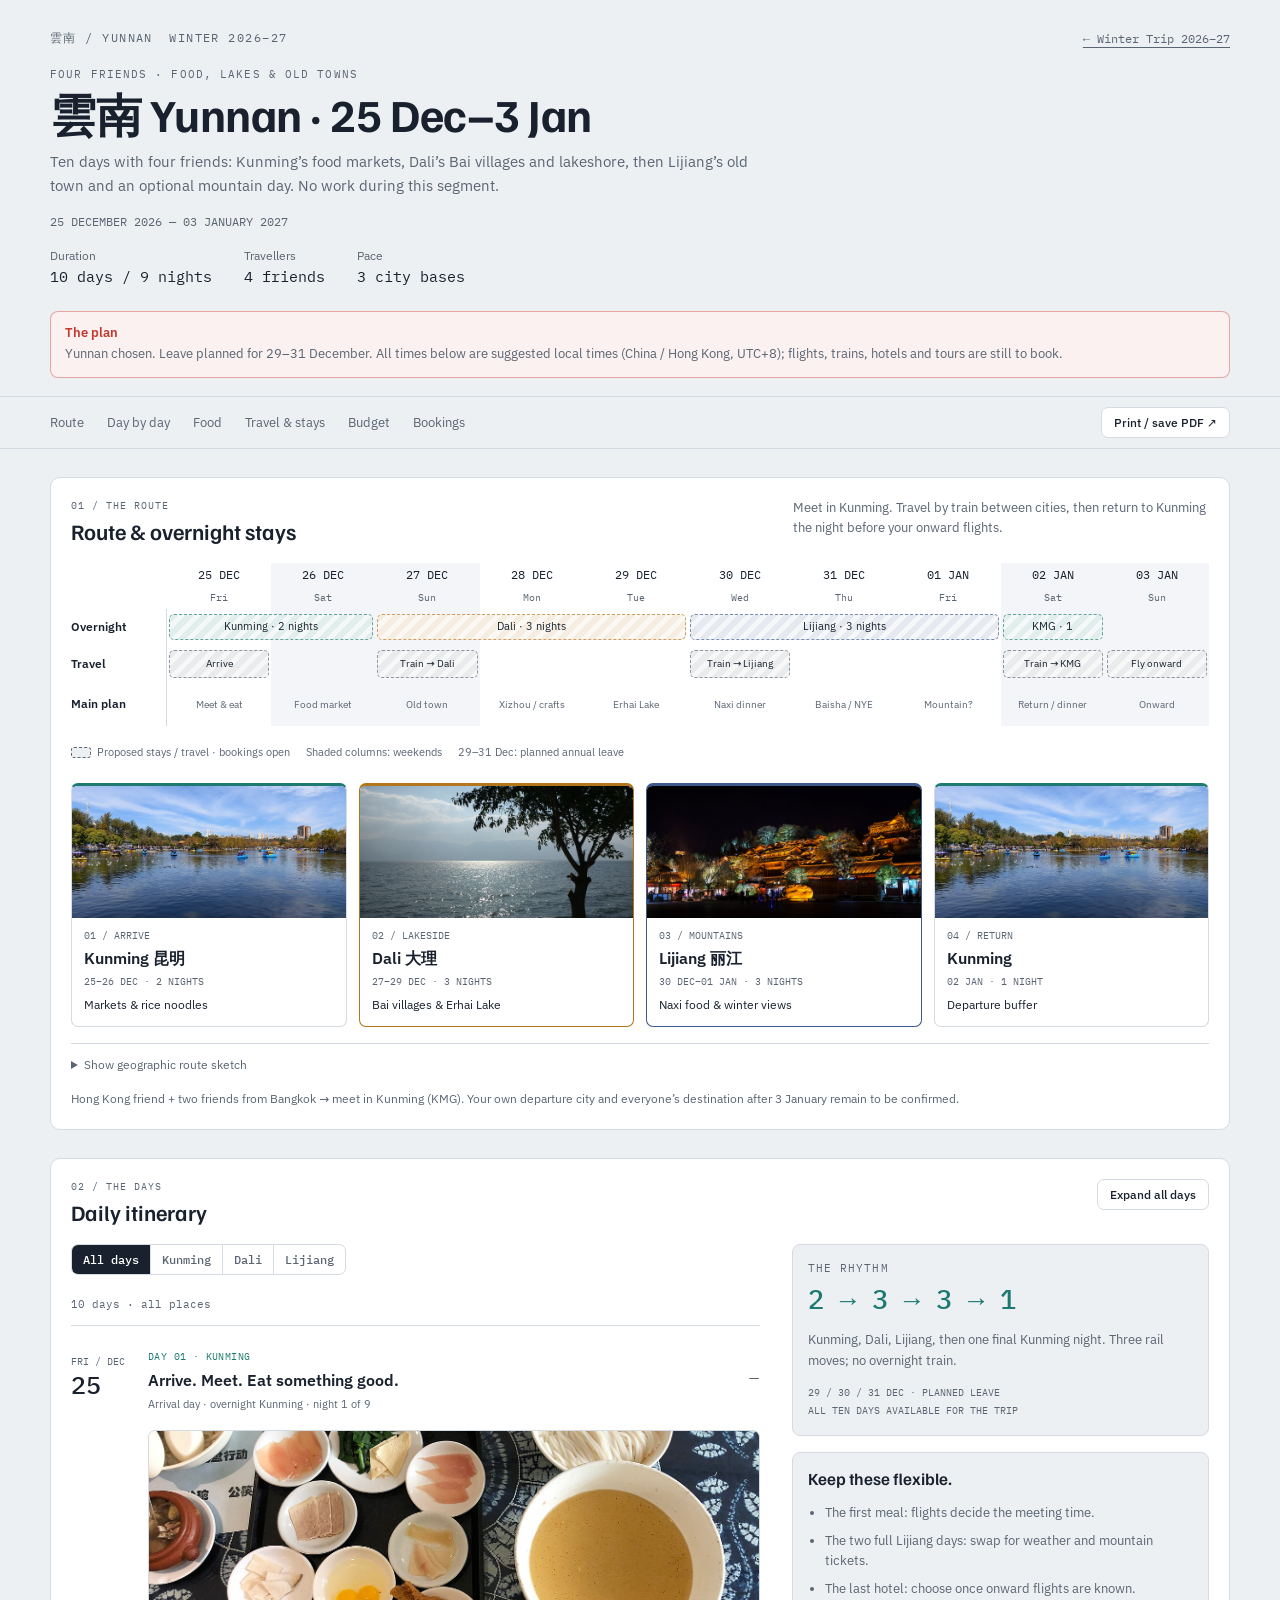
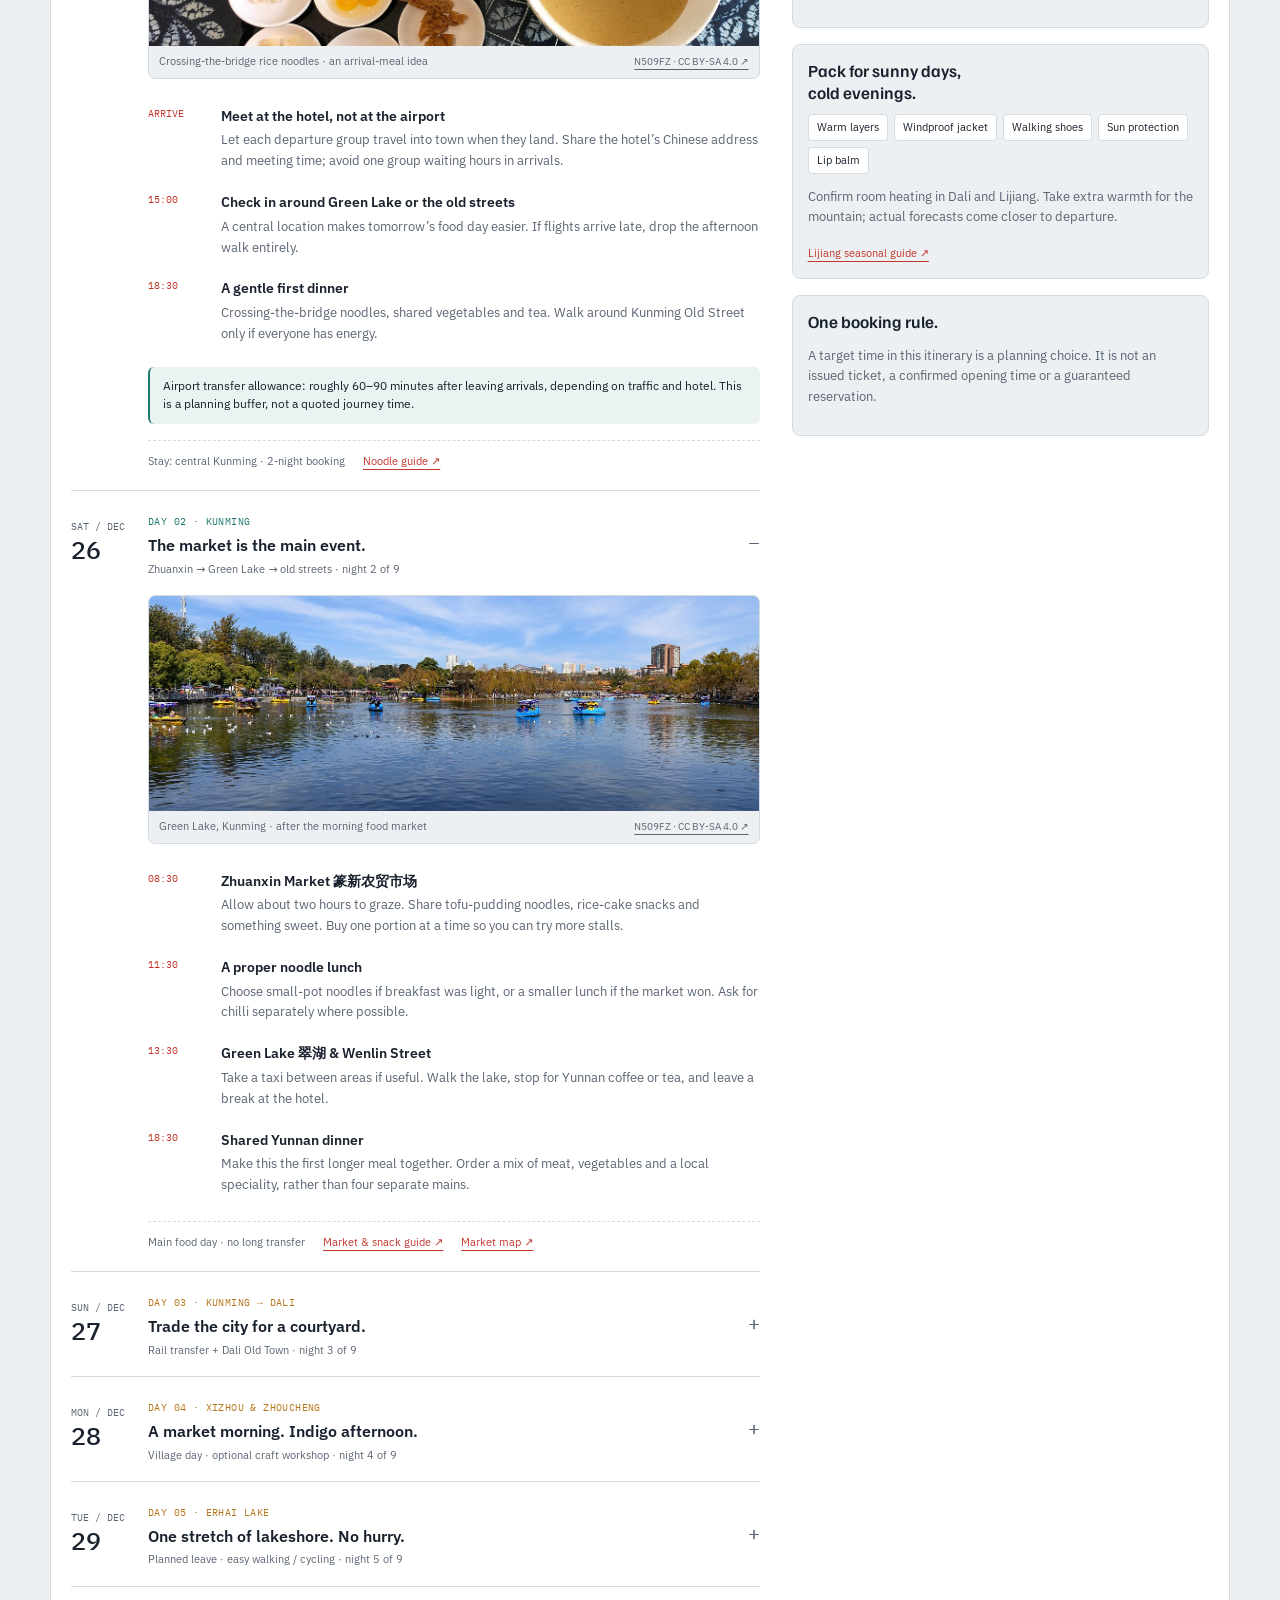
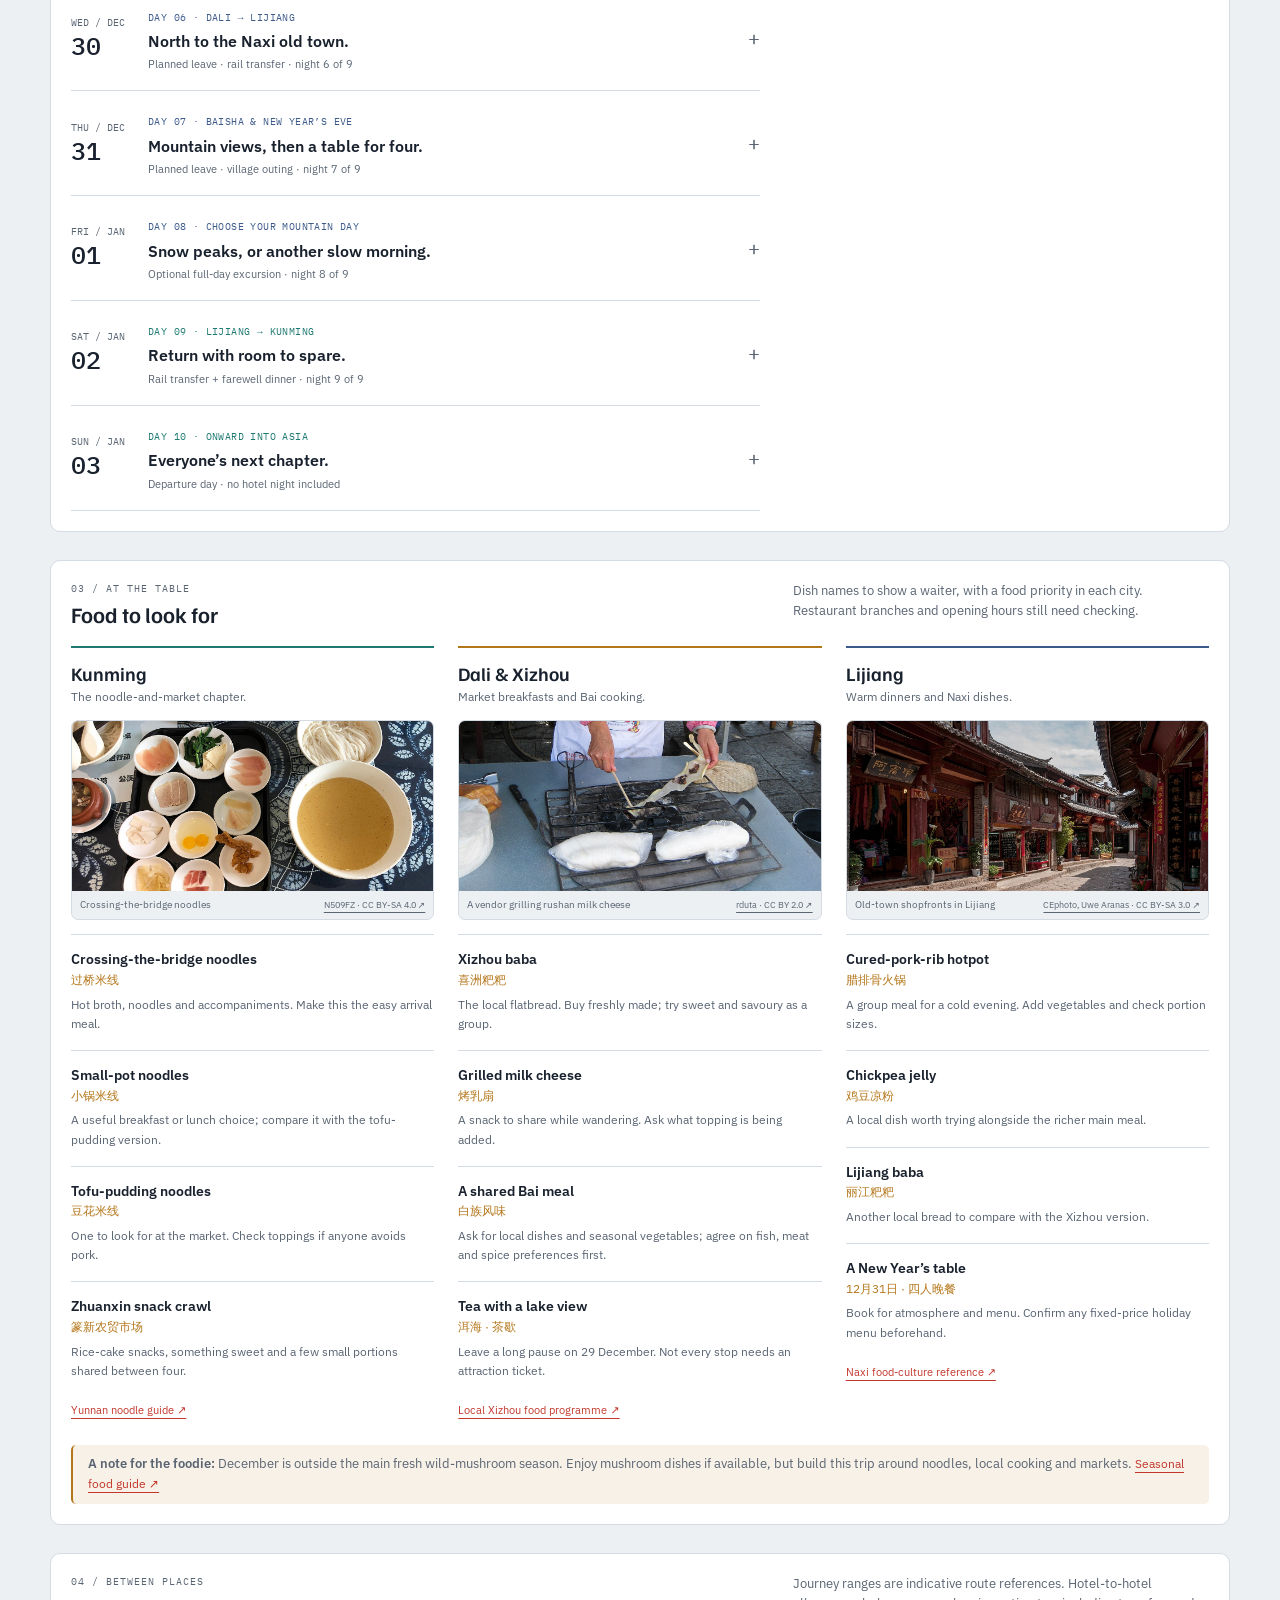
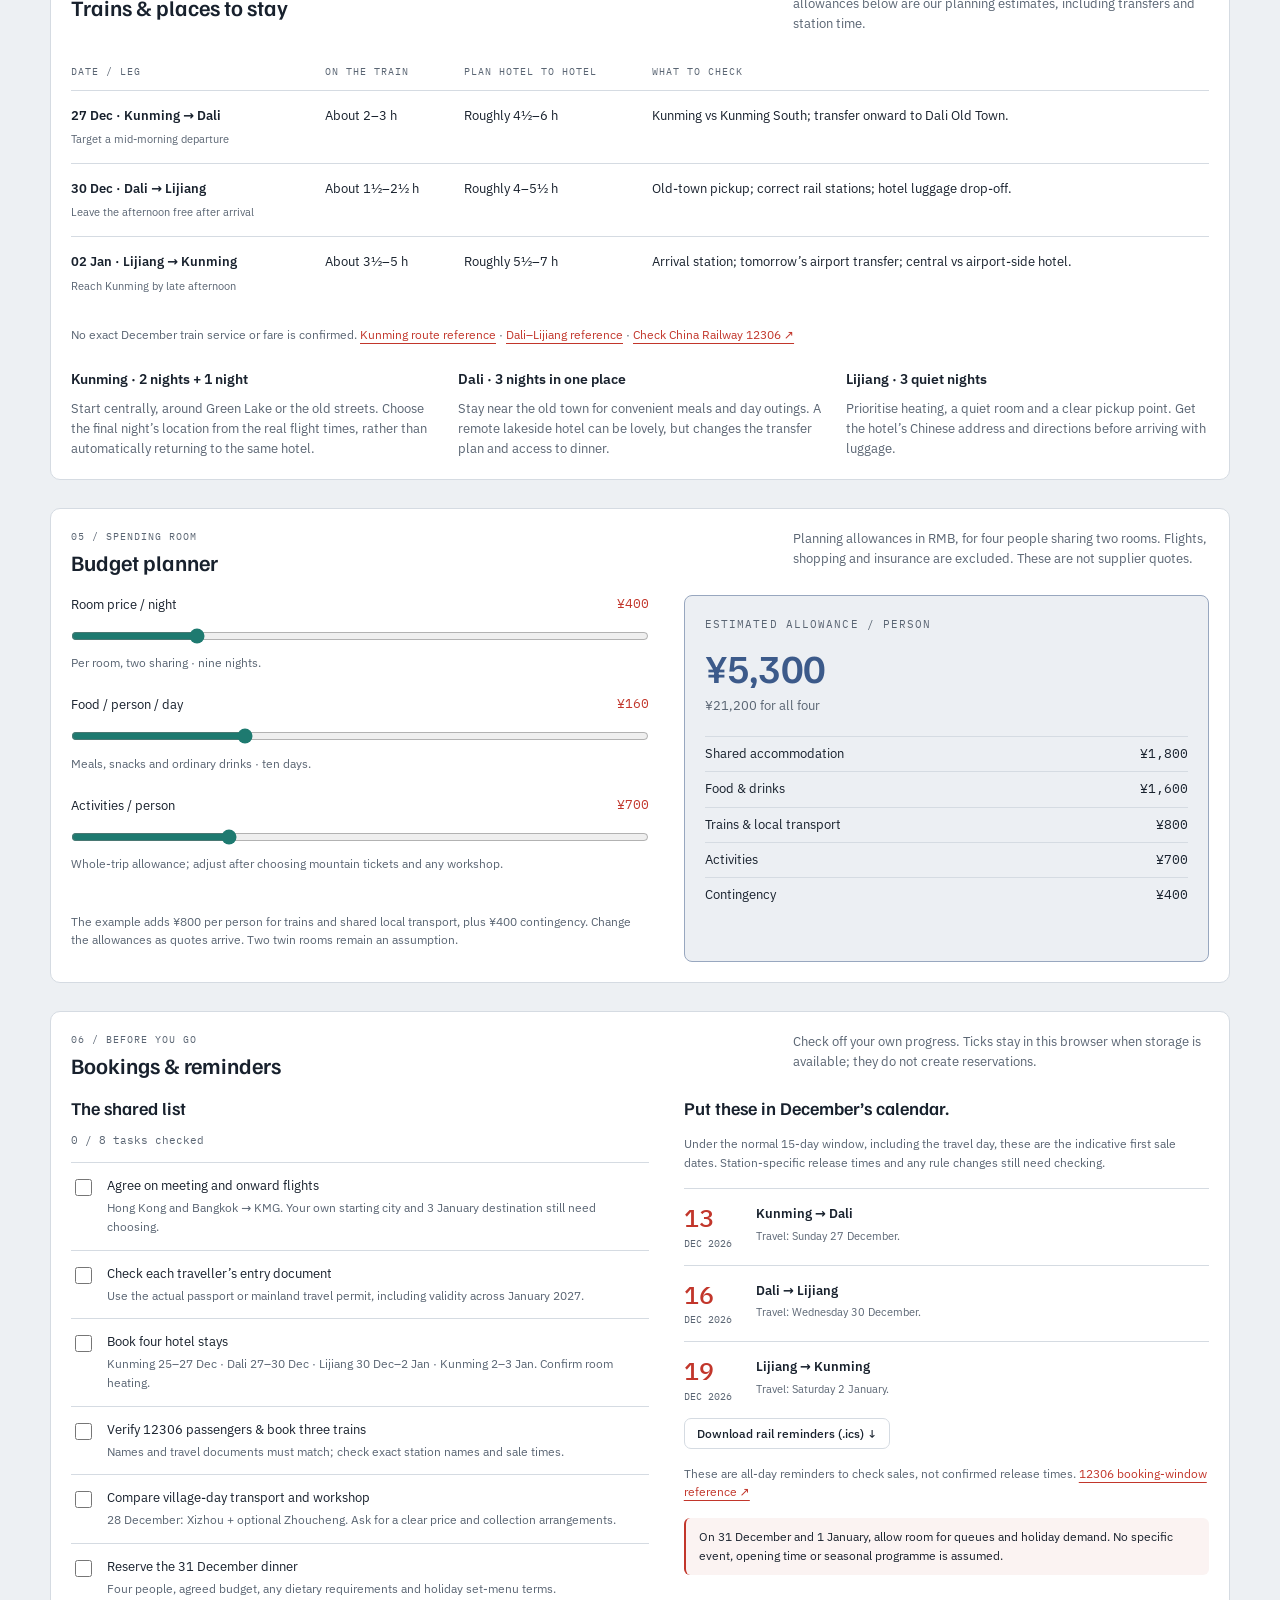
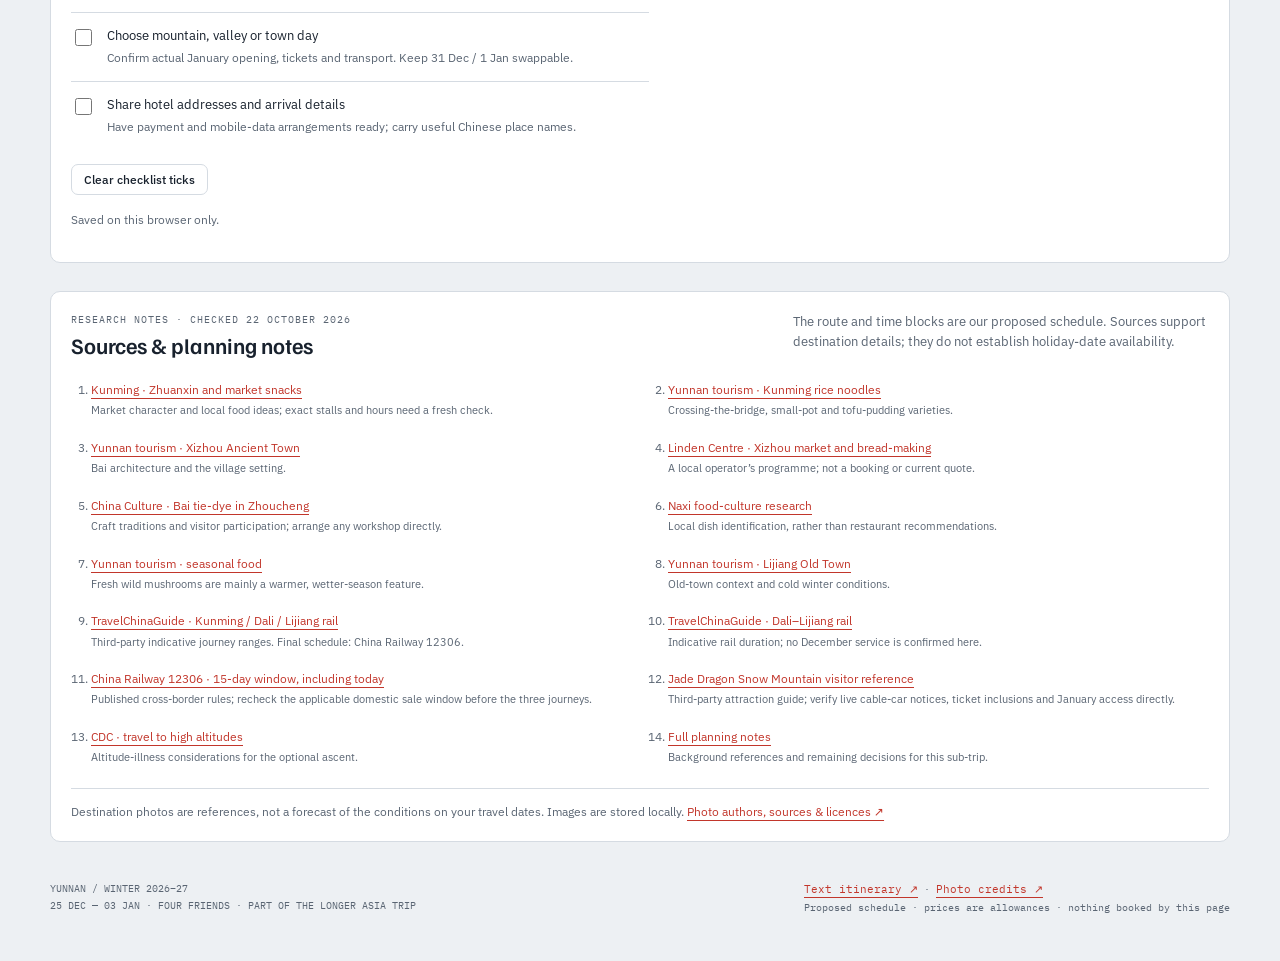
==== China Sub-trip/index.html @ e22906ff "Add Winter Trip 2026 plans Co-Authored-By: Claude Opus 5.5 <noreply@anthropic.com>" ====
<!doctype html>
<html lang="en">
<head>
<meta charset="utf-8">
<meta name="viewport" content="width=device-width, initial-scale=1">
<meta name="description" content="A ten-day Yunnan food and scenery itinerary for four friends, 25 December 2026 to 3 January 2027.">
<meta name="color-scheme" content="light dark">
<link rel="stylesheet" href="assets/fonts.css">
<title>Yunnan · 25 December–3 January</title>
<style>
:root{--paper:#f7f5ef;--ink:#263b34;--muted:#65716b;--line:#d9ded5;--green:#285e4b;--green-pale:#e8eee6;--rust:#a44d32;--rust-pale:#f4e9df;--blue:#426b7c;--blue-pale:#e8eef0;--white:#fffefa;--serif:Georgia,'Times New Roman',serif;--sans:'Segoe UI','Microsoft YaHei',system-ui,sans-serif;--mono:Consolas,monospace}
*{box-sizing:border-box}html{scroll-behavior:smooth;scroll-padding-top:88px}body{margin:0;background:var(--paper);color:var(--ink);font:16px/1.65 var(--sans)}a{color:var(--green);text-underline-offset:4px}a:hover{color:var(--rust)}button,input{font:inherit}button,a,input,summary{-webkit-tap-highlight-color:transparent}button{cursor:pointer}button:focus-visible,a:focus-visible,input:focus-visible,summary:focus-visible{outline:3px solid #b87537;outline-offset:5px}button:disabled{cursor:default}svg{display:block;max-width:100%}[hidden]{display:none!important}.wrap{width:min(1160px,calc(100% - 64px));margin:auto}.eyebrow{font:11px/1.5 var(--mono);text-transform:uppercase;letter-spacing:2px}.muted{color:var(--muted)}.topline{display:flex;align-items:center;justify-content:space-between;gap:20px;padding:22px 0;border-bottom:1px solid var(--line)}.brand{font-weight:700;font-size:14px;letter-spacing:1.5px}.brand span{font-weight:400;margin-left:8px;color:var(--muted)}.topline a{font:12px var(--mono);text-decoration:none}.hero{display:grid;grid-template-columns:1.2fr 1fr;align-items:center;gap:50px;padding:62px 0 44px}.hero h1{font:normal clamp(48px,5.8vw,78px)/1.05 var(--serif);letter-spacing:-3px;margin:18px 0 23px}.hero h1 em{color:var(--rust);font-weight:normal}.hero .intro{max-width:510px;color:var(--muted);font-size:17px}.hero .date{font:13px var(--mono);margin-top:24px}.hero-facts{display:flex;flex-wrap:wrap;gap:13px 30px;margin:27px 0 0}.hero-facts div{border-left:1px solid var(--line);padding-left:14px}.hero-facts dt{color:var(--muted);font-size:11px;text-transform:uppercase;letter-spacing:1px}.hero-facts dd{margin:1px 0 0;font-size:17px;font-weight:600}.route-art{position:relative;padding:17px 5px 4px}.route-art .caption{text-align:right;font:10px var(--mono);color:var(--muted);margin:5px 14px 0}.route-art svg{width:100%;height:auto}.notice{display:flex;gap:18px;align-items:baseline;border-block:1px solid var(--line);padding:13px 0;font-size:13px}.notice strong{flex-shrink:0;font:11px var(--mono);text-transform:uppercase;letter-spacing:1px;color:var(--rust)}.notice p{margin:0;color:var(--muted)}nav{position:sticky;top:0;z-index:10;background:rgba(247,245,239,.97);border-bottom:1px solid var(--line);backdrop-filter:blur(12px)}.nav-inner{display:flex;align-items:center;justify-content:space-between;gap:20px;padding:14px 0}.nav-links{display:flex;gap:24px;overflow:auto;scrollbar-width:thin}.nav-links a{font-size:13px;white-space:nowrap;text-decoration:none;color:var(--muted)}.nav-links a:hover{color:var(--green)}.small-button{border:1px solid var(--line);border-radius:4px;background:transparent;color:var(--ink);font-size:12px;padding:7px 12px;white-space:nowrap}.small-button:hover{background:var(--green-pale);border-color:var(--green)}section{padding:48px 0;border-bottom:1px solid var(--line)}.section-head{display:flex;justify-content:space-between;align-items:end;gap:24px;margin-bottom:25px}.section-head h2{font:normal 35px/1.15 var(--serif);letter-spacing:-1px;margin:7px 0 0}.section-head p{max-width:440px;margin:0;font-size:13px;color:var(--muted)}.route-strip{display:grid;grid-template-columns:2fr 3fr 3fr 1.4fr;gap:3px}.route-stop{padding:19px 20px;position:relative;background:var(--green-pale);border-top:3px solid var(--green);text-decoration:none}.route-stop.dali{background:var(--rust-pale);border-color:var(--rust)}.route-stop.lijiang{background:var(--blue-pale);border-color:var(--blue)}.route-stop .num{font:10px var(--mono);color:var(--muted)}.route-stop h3{font-size:18px;font-weight:600;margin:5px 0 1px}.route-stop p{margin:0;font:11px/1.8 var(--mono);color:var(--muted)}.route-stop small{display:block;font-size:12px;margin-top:8px}.route-caption{font-size:12px;color:var(--muted);margin:14px 0 0}.timeline-layout{display:grid;grid-template-columns:minmax(0,2.2fr) minmax(235px,1fr);gap:52px}.timeline-tools{display:flex;flex-wrap:wrap;align-items:center;gap:8px;margin-bottom:10px}.filter{border:1px solid transparent;background:transparent;color:var(--muted);font-size:12px;border-radius:20px;padding:5px 12px}.filter[aria-pressed="true"]{background:var(--ink);color:white}.filter:hover{border-color:var(--line)}#visible-count{font:11px var(--mono);color:var(--muted);margin:13px 0 20px}.day{border-top:1px solid var(--line);scroll-margin-top:100px}.day:last-child{border-bottom:1px solid var(--line)}.day summary{list-style:none;cursor:pointer;display:grid;grid-template-columns:65px 1fr 20px;gap:16px;align-items:center;padding:23px 0}.day summary::-webkit-details-marker{display:none}.day summary::after{content:'+';font:24px var(--serif);color:var(--muted);text-align:right}.day[open] summary::after{content:'−'}.date-stamp{font:11px/1.5 var(--mono);color:var(--muted)}.date-stamp b{display:block;font:normal 31px/1.1 var(--serif);color:var(--ink)}.day-heading h3{margin:4px 0 0;font-size:18px;font-weight:600;line-height:1.35}.day-heading p{margin:5px 0 0;font-size:12px;color:var(--muted)}.city-label{font:10px var(--mono);text-transform:uppercase;letter-spacing:1.5px;color:var(--green)}[data-city="dali"] .city-label{color:var(--rust)}[data-city="lijiang"] .city-label{color:var(--blue)}.day-body{padding:0 0 25px 81px}.slots{list-style:none;padding:0;margin:0}.slots li{display:grid;grid-template-columns:63px 1fr;gap:15px;padding:9px 0}.slots time{font:11px/1.7 var(--mono);color:var(--rust);padding-top:1px}.slots strong{font-size:14px;font-weight:600}.slots p{font-size:13px;color:var(--muted);margin:3px 0 0}.day-foot{display:flex;flex-wrap:wrap;align-items:baseline;gap:9px 18px;margin-top:16px;padding-top:12px;border-top:1px dashed var(--line);font-size:11px;color:var(--muted)}.day-foot a{font-size:11px}.day-note{padding:10px 13px;margin:13px 0 0;background:var(--green-pale);border-left:2px solid var(--green);font-size:12px;color:var(--ink)}.day-note.warm{background:var(--rust-pale);border-color:var(--rust)}.aside{align-self:start;position:sticky;top:95px}.aside-block{padding:0 0 25px;margin-bottom:23px;border-bottom:1px solid var(--line)}.aside h3{font:normal 23px var(--serif);margin:0 0 12px}.aside p{font-size:13px;color:var(--muted)}.aside ul{padding-left:17px;font-size:13px;color:var(--muted)}.aside li{margin:8px 0}.aside .big{font:normal 40px/1.2 var(--serif);color:var(--green);margin:5px 0}.aside .tiny{font:11px/1.7 var(--mono);color:var(--muted)}.packing{display:flex;flex-wrap:wrap;gap:6px}.packing span{font-size:11px;border:1px solid var(--line);padding:4px 8px;border-radius:3px}.food-grid{display:grid;grid-template-columns:repeat(3,1fr);gap:32px}.food-column{border-top:2px solid var(--green);padding-top:15px}.food-column:nth-child(2){border-color:var(--rust)}.food-column:nth-child(3){border-color:var(--blue)}.food-column h3{font:normal 25px var(--serif);margin:0 0 3px}.food-column .food-subtitle{font-size:12px;color:var(--muted);margin:0 0 18px}.food-item{padding:12px 0;border-top:1px solid var(--line)}.food-item b{font-size:14px;font-weight:600}.food-item .cn{display:block;color:var(--rust);font-size:12px}.food-item p{font-size:12px;color:var(--muted);margin:5px 0}.food-column>a{font-size:11px}.season-note{margin-top:25px;border-left:2px solid var(--rust);padding:9px 15px;font-size:13px;color:var(--muted)}.season-note a{font-size:12px}.table-scroll{overflow-x:auto}table{width:100%;border-collapse:collapse;font-size:13px}th{font:10px var(--mono);letter-spacing:1px;text-transform:uppercase;color:var(--muted);text-align:left;padding:12px 13px 12px 0}td{border-top:1px solid var(--line);padding:15px 15px 15px 0;vertical-align:top}td strong{font-weight:600}td small{display:block;font-size:11px;color:var(--muted);margin-top:5px}.logistics-note{font-size:12px;color:var(--muted);margin:16px 0}.stay-grid{display:grid;grid-template-columns:repeat(3,1fr);gap:30px;margin-top:30px}.stay-grid h3{font-size:14px;margin:0 0 8px}.stay-grid p{font-size:12px;color:var(--muted);margin:0}.budget-layout{display:grid;grid-template-columns:1.1fr 1fr;gap:60px}.budget-controls{display:grid;gap:22px}.budget-control label{display:flex;justify-content:space-between;gap:15px;font-size:13px}.budget-control output{font:13px var(--mono);white-space:nowrap;color:var(--rust)}input[type=range]{width:100%;accent-color:var(--green);margin:13px 0 0;cursor:pointer}.budget-control small{font-size:11px;color:var(--muted)}.budget-total{padding:25px 30px;background:var(--green);color:#f7f5ef}.budget-total .eyebrow{color:#d2dfd5}.budget-total .amount{font:normal 57px/1.2 var(--serif);letter-spacing:-2px;margin:9px 0 3px}.budget-total .group-total{font-size:13px;color:#d2dfd5}.budget-total dl{margin:20px 0 0}.budget-total dl div{display:flex;justify-content:space-between;font-size:12px;padding:7px 0;border-top:1px solid #ffffff30}.budget-total dd{margin:0;font-family:var(--mono)}.budget-foot{font-size:12px;color:var(--muted);margin-top:16px}.booking-layout{display:grid;grid-template-columns:1.1fr 1fr;gap:60px}.checklist{list-style:none;padding:0;margin:0}.checklist li{border-top:1px solid var(--line)}.checklist label{display:flex;gap:12px;align-items:flex-start;padding:13px 0;font-size:13px;cursor:pointer}.checklist input{accent-color:var(--green);width:17px;height:17px;flex-shrink:0;margin-top:3px}.checklist small{display:block;font-size:11px;color:var(--muted);margin-top:3px}.checklist input:checked+span{text-decoration:line-through;color:var(--muted)}.booking-layout h3{font:normal 23px var(--serif);margin:0 0 14px}.release{display:grid;grid-template-columns:55px 1fr;gap:17px;border-top:1px solid var(--line);padding:15px 0}.release .release-date{font:normal 29px/1 var(--serif);color:var(--rust)}.release .release-date small{display:block;font:10px var(--mono);color:var(--muted);margin-top:5px}.release p{font-size:12px;margin:0}.release p small{display:block;color:var(--muted);font-size:11px;margin-top:3px}#check-status{font:11px var(--mono);margin:0 0 15px;color:var(--muted)}.source-list{display:grid;grid-template-columns:1fr 1fr;gap:12px 36px;padding-left:20px;font-size:12px}.source-list li{padding:3px 0;color:var(--muted)}.source-list a{font-size:12px}.source-list small{display:block;font-size:11px;margin-top:3px}footer{padding:30px 0 48px;display:flex;justify-content:space-between;gap:20px;font:10px/1.7 var(--mono);color:var(--muted)}footer a{font-size:11px}.no-js{padding:20px;background:var(--rust-pale)}
@media(min-width:1500px){.hero{padding-top:75px;padding-bottom:55px}}
@media(max-width:900px){.hero{gap:20px}.hero h1{font-size:58px}.timeline-layout{gap:30px;grid-template-columns:minmax(0,2fr) minmax(200px,1fr)}.route-stop{padding:17px 13px}.route-stop h3{font-size:16px}.food-grid{gap:20px}.budget-layout,.booking-layout{gap:30px}.nav-links{gap:20px}}
@media(max-width:700px){.wrap{width:calc(100% - 36px)}.topline{padding:17px 0}.brand{font-size:12px}.brand span{display:none}.topline a{font-size:10px}.hero{grid-template-columns:1fr;padding:34px 0 26px;gap:4px}.hero h1{font-size:58px;letter-spacing:-2.5px;max-width:480px;margin-top:14px}.hero .intro{font-size:15px}.hero-facts{gap:12px 21px;margin-top:20px}.hero-facts dd{font-size:15px}.route-art{max-width:410px;width:100%;justify-self:center;padding-top:10px}.route-art svg{max-height:285px}.route-art .caption{font-size:9px}.notice{align-items:flex-start;gap:12px;font-size:12px}.notice strong{font-size:10px;padding-top:2px}.nav-inner{gap:10px;padding:11px 0}.nav-links{gap:17px}.nav-links a{font-size:12px}.nav-inner>.small-button{display:none}section{padding:34px 0}.section-head{display:block}.section-head h2{font-size:30px}.section-head p{margin-top:12px}.route-strip{grid-template-columns:1fr 1fr;gap:5px}.route-stop{padding:14px}.route-stop small{margin-top:5px}.route-stop h3{font-size:18px}.timeline-layout{grid-template-columns:1fr;gap:28px}.aside{position:static;display:grid;grid-template-columns:1fr 1fr;gap:22px}.aside-block{margin:0;padding-bottom:15px}.aside-block:first-child{grid-column:1/-1}.aside .big{font-size:32px}.day summary{grid-template-columns:52px 1fr 17px;gap:12px;padding:21px 0}.day-heading h3{font-size:17px}.day-body{padding-left:0}.slots li{grid-template-columns:53px 1fr;gap:12px}.slots p{font-size:13px}.day-foot{margin-left:65px}.food-grid{grid-template-columns:1fr;gap:28px}.food-column{display:grid;grid-template-columns:1fr 1fr;gap:0 20px}.food-column h3,.food-column .food-subtitle,.food-column>a{grid-column:1/-1}.food-item{padding:10px 0}.stay-grid{grid-template-columns:1fr;gap:20px}.budget-layout,.booking-layout{grid-template-columns:1fr;gap:28px}.budget-total .amount{font-size:49px}.budget-total{padding:22px}.source-list{grid-template-columns:1fr;gap:8px}.section-head .small-button{margin-top:14px}.table-scroll{margin-right:-18px;padding-right:18px}.table-scroll table{min-width:640px}footer{display:block}footer p{margin:5px 0}html{scroll-padding-top:70px}}
@media(prefers-reduced-motion:reduce){html{scroll-behavior:auto}}
@media print{body{background:white;font-size:11px}.wrap{width:100%;max-width:none}nav,.timeline-tools,.small-button,.budget-controls,.no-print,.route-art{display:none!important}.hero{display:block;padding:20px 0}.hero h1{font-size:44px}.hero .intro{font-size:13px}.topline{padding:5px 0}.hero-facts{margin-top:15px}section{padding:24px 0}.timeline-layout{display:block}.aside{position:static;display:block;margin-top:20px}.aside-block{display:inline-block;width:45%;vertical-align:top;margin-right:4%}.day{break-inside:avoid}.day summary{padding:14px 0}.day-body{padding-bottom:15px}.day-heading h3{font-size:15px}.slots p{font-size:11px}.food-grid{gap:20px}.budget-layout{display:block}.budget-total{background:#eef1eb!important;color:var(--ink);padding:15px;print-color-adjust:exact}.budget-total .eyebrow,.budget-total .group-total{color:var(--muted)}.budget-total dl div{border-color:var(--line)}.budget-total .amount{font-size:36px}.source-list{grid-template-columns:1fr 1fr}a{color:inherit}footer{padding:15px 0}.section-head h2{font-size:27px}.checklist input{width:12px;height:12px}}
</style>
<link rel="stylesheet" href="trip-theme.css">
</head>
<body>
<a href="#timeline" style="position:absolute;left:-10000px" onfocus="this.style.left='16px'" onblur="this.style.left='-10000px'">Skip to itinerary</a>
<header class="wrap">
  <div class="topline"><div class="brand">雲南 / YUNNAN <span>WINTER 2026–27</span></div><a href="../winter-trip.html">← Winter Trip 2026–27</a></div>
  <div class="hero">
    <div>
      <div class="eyebrow">Four friends · food, lakes &amp; old towns</div>
      <h1>雲南 Yunnan · 25 Dec–3 Jan</h1>
      <p class="intro">Ten days with four friends: Kunming’s food markets, Dali’s Bai villages and lakeshore, then Lijiang’s old town and an optional mountain day. No work during this segment.</p>
      <div class="date">25 DECEMBER 2026 — 03 JANUARY 2027</div>
      <dl class="hero-facts"><div><dt>Duration</dt><dd>10 days / 9 nights</dd></div><div><dt>Travellers</dt><dd>4 friends</dd></div><div><dt>Pace</dt><dd>3 city bases</dd></div></dl>
    </div>
  </div>
  <div class="notice"><strong>The plan</strong><p>Yunnan chosen. Leave planned for 29–31 December. All times below are suggested local times (China / Hong Kong, UTC+8); flights, trains, hotels and tours are still to book.</p></div>
</header>
<nav aria-label="Itinerary sections"><div class="wrap nav-inner"><div class="nav-links"><a href="#route">Route</a><a href="#timeline">Day by day</a><a href="#food">Food</a><a href="#travel">Travel &amp; stays</a><a href="#budget">Budget</a><a href="#bookings">Bookings</a></div><button class="small-button" id="print-button" type="button">Print / save PDF ↗</button></div></nav>
<main class="wrap">
<noscript><p class="no-js">The complete itinerary is shown below. Enable JavaScript for city filters, the adjustable budget and saved checkboxes.</p></noscript>
<section id="route" aria-labelledby="route-heading">
  <div class="section-head"><div><div class="eyebrow">01 / The route</div><h2 id="route-heading">Route &amp; overnight stays</h2></div><p>Meet in Kunming. Travel by train between cities, then return to Kunming the night before your onward flights.</p></div>
<div class="overview-scroll" tabindex="0" role="region" aria-label="Ten-day route timeline, scroll horizontally on a phone"><div class="overview"><div class="ov-date" style="grid-column:2;grid-row:1">25 DEC</div><div class="ov-weekday" style="grid-column:2;grid-row:2">Fri</div><div class="ov-weekend" style="grid-column:3"></div><div class="ov-date" style="grid-column:3;grid-row:1">26 DEC</div><div class="ov-weekday" style="grid-column:3;grid-row:2">Sat</div><div class="ov-weekend" style="grid-column:4"></div><div class="ov-date" style="grid-column:4;grid-row:1">27 DEC</div><div class="ov-weekday" style="grid-column:4;grid-row:2">Sun</div><div class="ov-date" style="grid-column:5;grid-row:1">28 DEC</div><div class="ov-weekday" style="grid-column:5;grid-row:2">Mon</div><div class="ov-date" style="grid-column:6;grid-row:1">29 DEC</div><div class="ov-weekday" style="grid-column:6;grid-row:2">Tue</div><div class="ov-date" style="grid-column:7;grid-row:1">30 DEC</div><div class="ov-weekday" style="grid-column:7;grid-row:2">Wed</div><div class="ov-date" style="grid-column:8;grid-row:1">31 DEC</div><div class="ov-weekday" style="grid-column:8;grid-row:2">Thu</div><div class="ov-date" style="grid-column:9;grid-row:1">01 JAN</div><div class="ov-weekday" style="grid-column:9;grid-row:2">Fri</div><div class="ov-weekend" style="grid-column:10"></div><div class="ov-date" style="grid-column:10;grid-row:1">02 JAN</div><div class="ov-weekday" style="grid-column:10;grid-row:2">Sat</div><div class="ov-weekend" style="grid-column:11"></div><div class="ov-date" style="grid-column:11;grid-row:1">03 JAN</div><div class="ov-weekday" style="grid-column:11;grid-row:2">Sun</div><div class="ov-label" style="grid-column:1;grid-row:3">Overnight</div><div class="ov-label" style="grid-column:1;grid-row:4">Travel</div><div class="ov-label" style="grid-column:1;grid-row:5">Main plan</div><a class="ov-segment " style="grid-column:2/4;grid-row:3" href="#day-25">Kunming · 2 nights</a><a class="ov-segment dali" style="grid-column:4/7;grid-row:3" href="#day-27">Dali · 3 nights</a><a class="ov-segment lijiang" style="grid-column:7/10;grid-row:3" href="#day-30">Lijiang · 3 nights</a><a class="ov-segment " style="grid-column:10/11;grid-row:3" href="#day-02">KMG · 1</a><a class="ov-segment transit" style="grid-column:2;grid-row:4" href="#day-25">Arrive</a><a class="ov-segment transit" style="grid-column:4;grid-row:4" href="#day-27">Train → Dali</a><a class="ov-segment transit" style="grid-column:7;grid-row:4" href="#day-30">Train → Lijiang</a><a class="ov-segment transit" style="grid-column:10;grid-row:4" href="#day-02">Train → KMG</a><a class="ov-segment transit" style="grid-column:11;grid-row:4" href="#day-03">Fly onward</a><div class="ov-focus" style="grid-column:2;grid-row:5">Meet & eat</div><div class="ov-focus" style="grid-column:3;grid-row:5">Food market</div><div class="ov-focus" style="grid-column:4;grid-row:5">Old town</div><div class="ov-focus" style="grid-column:5;grid-row:5">Xizhou / crafts</div><div class="ov-focus" style="grid-column:6;grid-row:5">Erhai Lake</div><div class="ov-focus" style="grid-column:7;grid-row:5">Naxi dinner</div><div class="ov-focus" style="grid-column:8;grid-row:5">Baisha / NYE</div><div class="ov-focus" style="grid-column:9;grid-row:5">Mountain?</div><div class="ov-focus" style="grid-column:10;grid-row:5">Return / dinner</div><div class="ov-focus" style="grid-column:11;grid-row:5">Onward</div></div></div><div class="ov-legend"><span><i class="ov-swatch"></i>Proposed stays / travel · bookings open</span><span>Shaded columns: weekends</span><span>29–31 Dec: planned annual leave</span></div>
  <div class="route-strip">
    <a class="route-stop" href="#day-25"><img src="assets/images/kunming-green-lake.jpg" width="1200" height="800" alt="Green Lake, Kunming" loading="eager" decoding="async"><div class="num">01 / ARRIVE</div><h3>Kunming <span lang="zh">昆明</span></h3><p>25–26 DEC · 2 NIGHTS</p><small>Markets &amp; rice noodles</small></a>
    <a class="route-stop dali" href="#day-27"><img src="assets/images/erhai-lake.jpg" width="1200" height="900" alt="A tree beside Erhai Lake" loading="eager" decoding="async"><div class="num">02 / LAKESIDE</div><h3>Dali <span lang="zh">大理</span></h3><p>27–29 DEC · 3 NIGHTS</p><small>Bai villages &amp; Erhai Lake</small></a>
    <a class="route-stop lijiang" href="#day-30"><img src="assets/images/lijiang-night.jpg" width="1200" height="607" alt="Lijiang Old Town at night" loading="eager" decoding="async"><div class="num">03 / MOUNTAINS</div><h3>Lijiang <span lang="zh">丽江</span></h3><p>30 DEC–01 JAN · 3 NIGHTS</p><small>Naxi food &amp; winter views</small></a>
    <a class="route-stop" href="#day-02"><img src="assets/images/kunming-green-lake.jpg" width="1200" height="800" alt="Green Lake, Kunming" loading="eager" decoding="async"><div class="num">04 / RETURN</div><h3>Kunming</h3><p>02 JAN · 1 NIGHT</p><small>Departure buffer</small></a>
  </div>
<details class="route-diagram"><summary>Show geographic route sketch</summary>    <div class="route-art">
      <svg viewBox="0 0 460 355" role="img" aria-labelledby="map-title map-desc">
        <title id="map-title">The Yunnan route</title><desc id="map-desc">A schematic route from Kunming to Dali beside Erhai Lake, then Lijiang near Jade Dragon Snow Mountain, returning to Kunming. Not to scale.</desc>
        <defs><pattern id="contours" width="80" height="70" patternUnits="userSpaceOnUse"><path d="M-20 40 Q20 0 60 30 T140 30 M-20 53 Q20 13 60 43 T140 43" fill="none" stroke="#dce1d6" stroke-width=".7"/></pattern></defs>
        <rect x="12" y="10" width="436" height="330" rx="170" fill="#eef0e7"/>
        <rect x="12" y="10" width="436" height="330" rx="170" fill="url(#contours)"/>
        <circle cx="330" cy="71" r="25" fill="#e8c6a4"/>
        <path d="M165 104 L205 42 239 90 265 62 309 113" fill="#b7c9b7"/>
        <path d="M185 73 L205 42 220 64 210 60 203 68 198 64Z M248 80 L265 62 278 79 266 74 260 81Z" fill="#fffefa"/>
        <path d="M195 129 C176 149 210 179 190 196 C176 207 168 186 172 169 C174 149 182 139 195 129Z" fill="#b6d2cf" stroke="#8cb6b0"/>
        <text x="126" y="167" font-size="10" fill="#698980" font-family="Segoe UI,sans-serif" transform="rotate(-75 126 167)">ERHAI LAKE</text>
        <path d="M300 282 C281 249 214 225 215 201 S224 146 240 125" fill="none" stroke="#285e4b" stroke-width="2.2"/>
        <path d="M250 128 C319 152 347 216 310 278" fill="none" stroke="#9aa99b" stroke-width="1.3" stroke-dasharray="4 6"/>
        <g fill="#fffefa" stroke="#285e4b" stroke-width="2"><circle cx="300" cy="282" r="6"/><circle cx="215" cy="201" r="6"/><circle cx="240" cy="125" r="6"/></g>
        <g font-family="Segoe UI,Microsoft YaHei,sans-serif" fill="#263b34"><text x="260" y="307" font-size="16" font-weight="600">昆明 Kunming</text><text x="74" y="218" font-size="16" font-weight="600">大理 Dali</text><text x="260" y="127" font-size="16" font-weight="600">丽江 Lijiang</text></g>
        <g font-family="Consolas,monospace" font-size="10" fill="#65716b"><text x="264" y="324">25–26 DEC + 02 JAN</text><text x="75" y="235">27–29 DEC</text><text x="263" y="145">30 DEC–01 JAN</text><text x="151" y="31">JADE DRAGON SNOW MOUNTAIN</text></g>
      </svg>
      <div class="caption">ROUTE SCHEMATIC · NOT TO SCALE</div>
    </div></details>
  <p class="route-caption">Hong Kong friend + two friends from Bangkok → meet in Kunming (KMG). Your own departure city and everyone’s destination after 3 January remain to be confirmed.</p>
</section>
<section id="timeline" aria-labelledby="timeline-heading">
  <div class="section-head"><div><div class="eyebrow">02 / The days</div><h2 id="timeline-heading">Daily itinerary</h2></div><button class="small-button" id="expand-button" type="button">Expand all days</button></div>
  <div class="timeline-layout">
    <div>
      <div class="timeline-tools" role="group" aria-label="Filter itinerary by overnight city"><button class="filter" data-filter="all" aria-pressed="true" type="button">All days</button><button class="filter" data-filter="kunming" aria-pressed="false" type="button">Kunming</button><button class="filter" data-filter="dali" aria-pressed="false" type="button">Dali</button><button class="filter" data-filter="lijiang" aria-pressed="false" type="button">Lijiang</button></div>
      <p id="visible-count" role="status">10 days · select a day to see the details</p>
      <div id="days">
        <details class="day" id="day-25" data-city="kunming" open>
          <summary><span class="date-stamp">FRI / DEC<b>25</b></span><span class="day-heading"><span class="city-label">Day 01 · Kunming</span><h3>Arrive. Meet. Eat something good.</h3><p>Arrival day · overnight Kunming · night 1 of 9</p></span></summary>
          <div class="day-body"><figure class="trip-photo "><a href="assets/images/crossing-bridge-noodles.jpg" target="_blank" rel="noopener noreferrer" aria-label="Open photo: Crossing-the-bridge rice noodles · an arrival-meal idea"><img src="assets/images/crossing-bridge-noodles.jpg" width="1200" height="800" alt="Crossing-the-bridge rice noodles · an arrival-meal idea" loading="lazy" decoding="async"></a><figcaption><span>Crossing-the-bridge rice noodles · an arrival-meal idea</span><a href="https://commons.wikimedia.org/wiki/File:Crossing_the_Bridge_Rice_Noodles_at_Jian_Xin_Yuan,_Tangzixiang_(20210321135908).jpg" target="_blank" rel="noopener noreferrer">N509FZ · CC BY-SA 4.0 ↗</a></figcaption></figure><ol class="slots"><li><time>ARRIVE</time><div><strong>Meet at the hotel, not at the airport</strong><p>Let each departure group travel into town when they land. Share the hotel’s Chinese address and meeting time; avoid one group waiting hours in arrivals.</p></div></li><li><time>15:00</time><div><strong>Check in around Green Lake or the old streets</strong><p>A central location makes tomorrow’s food day easier. If flights arrive late, drop the afternoon walk entirely.</p></div></li><li><time>18:30</time><div><strong>A gentle first dinner</strong><p>Crossing-the-bridge noodles, shared vegetables and tea. Walk around Kunming Old Street only if everyone has energy.</p></div></li></ol><p class="day-note">Airport transfer allowance: roughly 60–90 minutes after leaving arrivals, depending on traffic and hotel. This is a planning buffer, not a quoted journey time.</p><div class="day-foot"><span>Stay: central Kunming · 2-night booking</span><a href="#source-noodles">Noodle guide ↗</a></div></div>
        </details>
        <details class="day" id="day-26" data-city="kunming" open>
          <summary><span class="date-stamp">SAT / DEC<b>26</b></span><span class="day-heading"><span class="city-label">Day 02 · Kunming</span><h3>The market is the main event.</h3><p>Zhuanxin → Green Lake → old streets · night 2 of 9</p></span></summary>
          <div class="day-body"><figure class="trip-photo "><a href="assets/images/kunming-green-lake.jpg" target="_blank" rel="noopener noreferrer" aria-label="Open photo: Green Lake, Kunming · after the morning food market"><img src="assets/images/kunming-green-lake.jpg" width="1200" height="800" alt="Green Lake, Kunming · after the morning food market" loading="lazy" decoding="async"></a><figcaption><span>Green Lake, Kunming · after the morning food market</span><a href="https://commons.wikimedia.org/wiki/File:Southwest_part_of_Cuihu_Park,_Kunming_(20240214121712).jpg" target="_blank" rel="noopener noreferrer">N509FZ · CC BY-SA 4.0 ↗</a></figcaption></figure><ol class="slots"><li><time>08:30</time><div><strong>Zhuanxin Market <span lang="zh">篆新农贸市场</span></strong><p>Allow about two hours to graze. Share tofu-pudding noodles, rice-cake snacks and something sweet. Buy one portion at a time so you can try more stalls.</p></div></li><li><time>11:30</time><div><strong>A proper noodle lunch</strong><p>Choose small-pot noodles if breakfast was light, or a smaller lunch if the market won. Ask for chilli separately where possible.</p></div></li><li><time>13:30</time><div><strong>Green Lake <span lang="zh">翠湖</span> &amp; Wenlin Street</strong><p>Take a taxi between areas if useful. Walk the lake, stop for Yunnan coffee or tea, and leave a break at the hotel.</p></div></li><li><time>18:30</time><div><strong>Shared Yunnan dinner</strong><p>Make this the first longer meal together. Order a mix of meat, vegetables and a local speciality, rather than four separate mains.</p></div></li></ol><div class="day-foot"><span>Main food day · no long transfer</span><a href="#source-market">Market &amp; snack guide ↗</a><a href="https://www.google.com/maps/search/?api=1&amp;query=Zhuanxin+Market+Kunming" target="_blank" rel="noopener noreferrer">Market map ↗</a></div></div>
        </details>
        <details class="day" id="day-27" data-city="dali" open>
          <summary><span class="date-stamp">SUN / DEC<b>27</b></span><span class="day-heading"><span class="city-label">Day 03 · Kunming → Dali</span><h3>Trade the city for a courtyard.</h3><p>Rail transfer + Dali Old Town · night 3 of 9</p></span></summary>
          <div class="day-body"><figure class="trip-photo "><a href="assets/images/dali-old-town.jpg" target="_blank" rel="noopener noreferrer" aria-label="Open photo: Dali Ancient Town · the afternoon arrival stop"><img src="assets/images/dali-old-town.jpg" width="1200" height="900" alt="Dali Ancient Town · the afternoon arrival stop" loading="lazy" decoding="async"></a><figcaption><span>Dali Ancient Town · the afternoon arrival stop</span><a href="https://commons.wikimedia.org/wiki/File:Dali_Ancient_Town_20260220-7.jpg" target="_blank" rel="noopener noreferrer">ShuQizhe · CC BY-SA 4.0 ↗</a></figcaption></figure><ol class="slots"><li><time>08:00</time><div><strong>Breakfast, checkout &amp; station transfer</strong><p>Choose the train and departure station together: Kunming and Kunming South are different stations. Aim to be at the correct station 45–60 minutes before departure.</p></div></li><li><time>10:00*</time><div><strong>Train to Dali <span lang="zh">大理站</span></strong><p>Target a mid-morning service; rail time is around 2–3 hours. No train number or departure time is booked.</p></div></li><li><time>14:00</time><div><strong>Lunch and check-in near Dali Old Town</strong><p>Dali station is in the newer city, not the old town. Reserve 45–75 minutes for the onward transfer and check-in, adjusting for traffic.</p></div></li><li><time>16:00</time><div><strong>Old-town lanes, then a Bai-style dinner</strong><p>Walk Renmin Road and nearby side lanes. Try grilled milk cheese as a snack and have dinner close to your hotel.</p></div></li></ol><p class="day-note warm">*Target window only. Treat this as a half-day move from hotel to hotel, even though the train itself is shorter.</p><div class="day-foot"><span>Stay: Dali Old Town · 3-night booking</span><a href="#source-rail">Rail reference ↗</a></div></div>
        </details>
        <details class="day" id="day-28" data-city="dali" open>
          <summary><span class="date-stamp">MON / DEC<b>28</b></span><span class="day-heading"><span class="city-label">Day 04 · Xizhou &amp; Zhoucheng</span><h3>A market morning. Indigo afternoon.</h3><p>Village day · optional craft workshop · night 4 of 9</p></span></summary>
          <div class="day-body"><figure class="trip-photo "><a href="assets/images/xizhou-courtyard.jpg" target="_blank" rel="noopener noreferrer" aria-label="Open photo: Bai courtyard architecture in Xizhou"><img src="assets/images/xizhou-courtyard.jpg" width="1200" height="797" alt="Bai courtyard architecture in Xizhou" loading="lazy" decoding="async"></a><figcaption><span>Bai courtyard architecture in Xizhou</span><a href="https://commons.wikimedia.org/wiki/File:Former_Residence_of_Yan_Zizhen_092_2017-09.jpg" target="_blank" rel="noopener noreferrer">猫猫的日记本 · CC BY-SA 4.0 ↗</a></figcaption></figure><ol class="slots"><li><time>08:15</time><div><strong>Leave for Xizhou <span lang="zh">喜洲</span></strong><p>Get a driver quote for the four of you, or compare taxis. Keep today on the north-west side of Erhai rather than attempting the entire lake circuit.</p></div></li><li><time>09:00</time><div><strong>Market breakfast &amp; Bai courtyards</strong><p>Find freshly made Xizhou baba: share a savoury and a sweet version. Spend the rest of the morning exploring the village’s architecture and side streets.</p></div></li><li><time>12:30</time><div><strong>Lunch in Xizhou</strong><p>Keep this a leisurely meal, then decide whether the group wants a craft session or more village wandering.</p></div></li><li><time>14:00</time><div><strong>Optional tie-dye session in Zhoucheng <span lang="zh">周城</span></strong><p>Allow roughly 1½–2½ hours including the introduction and making. Confirm workshop availability, price and drying/collection arrangements directly.</p></div></li><li><time>17:00</time><div><strong>Back to Dali for a quiet evening</strong><p>If a workshop runs long, drop extra stops. This is a village day with time to linger.</p></div></li></ol><div class="day-foot"><span>Transport: shared car / taxis · quote needed</span><a href="#source-xizhou">Xizhou guide ↗</a><a href="#source-craft">Bai tie-dye traditions ↗</a></div></div>
        </details>
        <details class="day" id="day-29" data-city="dali" open>
          <summary><span class="date-stamp">TUE / DEC<b>29</b></span><span class="day-heading"><span class="city-label">Day 05 · Erhai Lake</span><h3>One stretch of lakeshore. No hurry.</h3><p>Planned leave · easy walking / cycling · night 5 of 9</p></span></summary>
          <div class="day-body"><figure class="trip-photo "><a href="assets/images/erhai-lake.jpg" target="_blank" rel="noopener noreferrer" aria-label="Open photo: Erhai lakeshore · reference for the relaxed Dali day"><img src="assets/images/erhai-lake.jpg" width="1200" height="900" alt="Erhai lakeshore · reference for the relaxed Dali day" loading="lazy" decoding="async"></a><figcaption><span>Erhai lakeshore · reference for the relaxed Dali day</span><a href="https://commons.wikimedia.org/wiki/File:Tree_in_front_of_Erhai_Lake.jpg" target="_blank" rel="noopener noreferrer">Mx. Granger · CC0 ↗</a></figcaption></figure><ol class="slots"><li><time>09:00</time><div><strong>Late breakfast in the old town</strong><p>A slower start after yesterday’s outing. Buy water and a snack before leaving for the lake.</p></div></li><li><time>10:30</time><div><strong>Longkan or Caicun lakeside <span lang="zh">龙龛 / 才村</span></strong><p>Pick one west-shore area. Walk for an hour or two, or hire bicycles where permitted. Confirm local access and return arrangements on the day.</p></div></li><li><time>13:00</time><div><strong>A long lunch &amp; lakeside tea</strong><p>This is the day for a good conversation and a café with a view. Winter wind can make the water’s edge chilly even when the sun is out.</p></div></li><li><time>16:00</time><div><strong>Back to town; free time before dinner</strong><p>If the lake is windy or wet, substitute the Three Pagodas area or a courtyard café. Pack tonight for tomorrow’s train.</p></div></li></ol><div class="day-foot"><span>No work scheduled · flexible weather day</span><a href="https://www.google.com/maps/search/?api=1&amp;query=Longkan+Wharf+Dali" target="_blank" rel="noopener noreferrer">Longkan map ↗</a></div></div>
        </details>
        <details class="day" id="day-30" data-city="lijiang" open>
          <summary><span class="date-stamp">WED / DEC<b>30</b></span><span class="day-heading"><span class="city-label">Day 06 · Dali → Lijiang</span><h3>North to the Naxi old town.</h3><p>Planned leave · rail transfer · night 6 of 9</p></span></summary>
          <div class="day-body"><figure class="trip-photo "><a href="assets/images/lijiang-night.jpg" target="_blank" rel="noopener noreferrer" aria-label="Open photo: Lijiang Old Town after dark"><img src="assets/images/lijiang-night.jpg" width="1200" height="607" alt="Lijiang Old Town after dark" loading="lazy" decoding="async"></a><figcaption><span>Lijiang Old Town after dark</span><a href="https://commons.wikimedia.org/wiki/File:1_lijiang_old_town_night.jpg" target="_blank" rel="noopener noreferrer">chensiyuan · CC BY-SA 4.0 ↗</a></figcaption></figure><ol class="slots"><li><time>08:00</time><div><strong>Checkout &amp; transfer to Dali station</strong><p>Have breakfast early. Allow for the drive from the old town and the station entry buffer.</p></div></li><li><time>10:00*</time><div><strong>Train to Lijiang <span lang="zh">丽江站</span></strong><p>Aim for a mid-morning service; allow about 1½–2½ hours on the train. Confirm the actual schedule when tickets are released.</p></div></li><li><time>14:00</time><div><strong>Lunch and a warm room</strong><p>Reserve roughly 30–60 minutes for the station-to-hotel transfer and luggage drop-off. Ask the hotel where the car can stop; old-town lanes may require a short walk with bags.</p></div></li><li><time>16:00</time><div><strong>First wander through Dayan Old Town</strong><p>Keep this an easy introduction to the lanes and waterways. Save any mountain outing for a later day.</p></div></li><li><time>18:30</time><div><strong>Cured-pork-rib hotpot <span lang="zh">腊排骨火锅</span></strong><p>A warming group dinner, with vegetables and local sides. Choose a quieter lane for your hotel rather than the busiest bar street.</p></div></li></ol><div class="day-foot"><span>Stay: quiet edge of Lijiang Old Town · 3 nights</span><a href="#source-dali-rail">Dali–Lijiang rail reference ↗</a><a href="#source-naxi">Naxi food guide ↗</a></div></div>
        </details>
        <details class="day" id="day-31" data-city="lijiang" open>
          <summary><span class="date-stamp">THU / DEC<b>31</b></span><span class="day-heading"><span class="city-label">Day 07 · Baisha &amp; New Year’s Eve</span><h3>Mountain views, then a table for four.</h3><p>Planned leave · village outing · night 7 of 9</p></span></summary>
          <div class="day-body"><figure class="trip-photo "><a href="assets/images/jade-dragon-mountain.jpg" target="_blank" rel="noopener noreferrer" aria-label="Open photo: Jade Dragon mountain scenery · views depend on weather"><img src="assets/images/jade-dragon-mountain.jpg" width="1200" height="750" alt="Jade Dragon mountain scenery · views depend on weather" loading="lazy" decoding="async"></a><figcaption><span>Jade Dragon mountain scenery · views depend on weather</span><a href="https://commons.wikimedia.org/wiki/File:%E7%8E%89%E9%BE%99%E9%9B%AA%E5%B1%B1_%E8%93%9D%E6%9C%88%E8%B0%B7_Blue_Moon_Valley_-_panoramio.jpg" target="_blank" rel="noopener noreferrer">Ma Martin · CC BY-SA 3.0 ↗</a></figcaption></figure><ol class="slots"><li><time>09:00</time><div><strong>Breakfast &amp; a taxi to Baisha <span lang="zh">白沙</span></strong><p>Keep the morning unhurried. This is a village outing rather than a high-altitude mountain ascent.</p></div></li><li><time>10:00</time><div><strong>Village lanes and a mountain-facing café</strong><p>Walk first, then settle somewhere with a view if the weather is clear. Murals or a local craft stop can be added after checking access and opening arrangements.</p></div></li><li><time>12:30</time><div><strong>Lunch, then back to rest</strong><p>Give everyone time to warm up and recharge before dinner. If mountain tickets or weather favour today, swap this outing with tomorrow.</p></div></li><li><time>18:30</time><div><strong>Pre-book a New Year’s Eve dinner</strong><p>Agree on budget, dietary requirements and any set menu in advance. Choose the atmosphere you actually want: a relaxed meal, music, or an early night.</p></div></li></ol><p class="day-note warm">No public countdown or fireworks programme has been verified. Tomorrow’s early mountain start is optional; tonight need not revolve around midnight.</p><div class="day-foot"><span>Weather swap possible with 1 January</span><a href="https://www.google.com/maps/search/?api=1&amp;query=Baisha+Ancient+Town+Lijiang" target="_blank" rel="noopener noreferrer">Baisha map ↗</a></div></div>
        </details>
        <details class="day" id="day-01" data-city="lijiang" open>
          <summary><span class="date-stamp">FRI / JAN<b>01</b></span><span class="day-heading"><span class="city-label">Day 08 · Choose your mountain day</span><h3>Snow peaks, or another slow morning.</h3><p>Optional full-day excursion · night 8 of 9</p></span></summary>
          <div class="day-body"><figure class="trip-photo "><a href="assets/images/blue-moon-valley.jpg" target="_blank" rel="noopener noreferrer" aria-label="Open photo: Blue Moon Valley · part of the optional mountain-area day"><img src="assets/images/blue-moon-valley.jpg" width="1200" height="900" alt="Blue Moon Valley · part of the optional mountain-area day" loading="lazy" decoding="async"></a><figcaption><span>Blue Moon Valley · part of the optional mountain-area day</span><a href="https://commons.wikimedia.org/wiki/File:%E6%B0%B4%E8%89%B2%E6%9C%83%E8%AE%8A%E7%9A%84%E8%97%8D%E6%9C%88%E8%B0%B7_20190928195012.jpg" target="_blank" rel="noopener noreferrer">Ping an Chang · CC BY-SA 4.0 ↗</a></figcaption></figure><ol class="slots"><li><time>07:00*</time><div><strong>Optional: Jade Dragon Snow Mountain <span lang="zh">玉龙雪山</span></strong><p>Have an early breakfast, then use a pre-arranged driver or a clearly itemised tour. Departure depends on your actual entry and cable-car slots.</p></div></li><li><time>MORNING</time><div><strong>Choose the experience before buying</strong><p>Glacier Park’s large cable car reaches about 4,506 m. A valley/meadow visit is a different product, with different tickets and elevations. Check exactly what is included; the high cable car is not compulsory.</p></div></li><li><time>12:30</time><div><strong>Lunch &amp; Blue Moon Valley <span lang="zh">蓝月谷</span></strong><p>Only combine the valley with the mountain if the booked slots leave enough time. Avoid adding every cable car or a show to the same day.</p></div></li><li><time>16:30</time><div><strong>Return to Lijiang and keep dinner simple</strong><p>Allow extra time for queues, wind-related changes and the drive back. Pack for Kunming tomorrow.</p></div></li></ol><p class="day-note">Town-day alternative: breakfast at 09:30 → Shuhe <span lang="zh">束河</span> lanes and lunch → tea or a craft stop → early dinner. Choose this if the group wants rest, mountain tickets are unavailable, or conditions are unsuitable.</p><p class="day-note warm">The high cable car is a significant altitude change. Do not continue higher with symptoms of altitude illness; worsening symptoms require descent. Review <a href="https://wwwnc.cdc.gov/travel/page/travel-to-high-altitudes" target="_blank" rel="noopener noreferrer">CDC altitude guidance</a> before choosing. A valley or town day remains available.</p><div class="day-foot"><span>*Proposed only · weather, access &amp; tickets decide</span><a href="#source-mountain">Mountain / cable-car guide ↗</a></div></div>
        </details>
        <details class="day" id="day-02" data-city="kunming" open>
          <summary><span class="date-stamp">SAT / JAN<b>02</b></span><span class="day-heading"><span class="city-label">Day 09 · Lijiang → Kunming</span><h3>Return with room to spare.</h3><p>Rail transfer + farewell dinner · night 9 of 9</p></span></summary>
          <div class="day-body"><figure class="trip-photo "><a href="assets/images/lijiang-lanes.jpg" target="_blank" rel="noopener noreferrer" aria-label="Open photo: A final look at Lijiang’s old-town shopfronts"><img src="assets/images/lijiang-lanes.jpg" width="1200" height="770" alt="A final look at Lijiang’s old-town shopfronts" loading="lazy" decoding="async"></a><figcaption><span>A final look at Lijiang’s old-town shopfronts</span><a href="https://commons.wikimedia.org/wiki/File:Lijiang_Yunnan_Heritage-shops-in-old-town-01.jpg" target="_blank" rel="noopener noreferrer">CEphoto, Uwe Aranas · CC BY-SA 3.0 ↗</a></figcaption></figure><ol class="slots"><li><time>08:00</time><div><strong>Breakfast, checkout and station transfer</strong><p>Choose a service reaching Kunming by late afternoon. The travel window below is illustrative.</p></div></li><li><time>10:00*</time><div><strong>Train back to Kunming</strong><p>Rail time is roughly 3½–5 hours. Confirm whether your chosen service reaches Kunming or Kunming South before arranging the hotel transfer.</p></div></li><li><time>16:00</time><div><strong>Final hotel check-in &amp; food souvenirs</strong><p>Choose a central hotel for an easy dinner if flights are later tomorrow; prioritise departure logistics if anyone has an early flight. Check import rules before taking food to the next country.</p></div></li><li><time>18:30</time><div><strong>One last shared meal</strong><p>Return for a favourite dish, settle shared costs and confirm everyone’s airport departure time.</p></div></li></ol><div class="day-foot"><span>Kunming · 1-night booking · onward-flight buffer</span><a href="#source-rail">Rail reference ↗</a></div></div>
        </details>
        <details class="day" id="day-03" data-city="kunming" open>
          <summary><span class="date-stamp">SUN / JAN<b>03</b></span><span class="day-heading"><span class="city-label">Day 10 · Onward into Asia</span><h3>Everyone’s next chapter.</h3><p>Departure day · no hotel night included</p></span></summary>
          <div class="day-body"><figure class="trip-photo "><a href="assets/images/kunming-green-lake.jpg" target="_blank" rel="noopener noreferrer" aria-label="Open photo: Kunming · the final base before onward flights"><img src="assets/images/kunming-green-lake.jpg" width="1200" height="800" alt="Kunming · the final base before onward flights" loading="lazy" decoding="async"></a><figcaption><span>Kunming · the final base before onward flights</span><a href="https://commons.wikimedia.org/wiki/File:Southwest_part_of_Cuihu_Park,_Kunming_(20240214121712).jpg" target="_blank" rel="noopener noreferrer">N509FZ · CC BY-SA 4.0 ↗</a></figcaption></figure><ol class="slots"><li><time>FLIGHT</time><div><strong>Leave for Kunming Changshui Airport (KMG)</strong><p>Work backwards from each airline’s check-in requirements and the hotel transfer. Do not assume all four people have the same flight or destination.</p></div></li><li><time>ONWARD</time><div><strong>Reconnect with the longer Asia trip</strong><p>Your own destination is still open; the Hong Kong and Bangkok friends can choose their own onward routes. This segment does not include a flight to London.</p></div></li></ol><p class="day-note">There is deliberately no fixed sightseeing plan today. Add a nearby breakfast or walk only after everyone’s flight times are known.</p><div class="day-foot"><span>End of the 10-day / 9-night sub-trip</span></div></div>
        </details>
      </div>
    </div>
    <aside class="aside" aria-label="Trip notes">
      <div class="aside-block"><div class="eyebrow">The rhythm</div><p class="big">2 → 3 → 3 → 1</p><p>Kunming, Dali, Lijiang, then one final Kunming night. Three rail moves; no overnight train.</p><div class="tiny">29 / 30 / 31 DEC · PLANNED LEAVE<br>ALL TEN DAYS AVAILABLE FOR THE TRIP</div></div>
      <div class="aside-block"><h3>Keep these flexible.</h3><ul><li>The first meal: flights decide the meeting time.</li><li>The two full Lijiang days: swap for weather and mountain tickets.</li><li>The last hotel: choose once onward flights are known.</li></ul></div>
      <div class="aside-block"><h3>Pack for sunny days,<br>cold evenings.</h3><div class="packing"><span>Warm layers</span><span>Windproof jacket</span><span>Walking shoes</span><span>Sun protection</span><span>Lip balm</span></div><p>Confirm room heating in Dali and Lijiang. Take extra warmth for the mountain; actual forecasts come closer to departure.</p><a href="#source-lijiang" style="font-size:11px">Lijiang seasonal guide ↗</a></div>
      <div class="aside-block"><h3>One booking rule.</h3><p>A target time in this itinerary is a planning choice. It is not an issued ticket, a confirmed opening time or a guaranteed reservation.</p></div>
    </aside>
  </div>
</section>
<section id="food" aria-labelledby="food-heading">
  <div class="section-head"><div><div class="eyebrow">03 / At the table</div><h2 id="food-heading">Food to look for</h2></div><p>Dish names to show a waiter, with a food priority in each city. Restaurant branches and opening hours still need checking.</p></div>
  <div class="food-grid">
    <div class="food-column"><h3>Kunming</h3><p class="food-subtitle">The noodle-and-market chapter.</p><figure class="trip-photo food-photo"><a href="assets/images/crossing-bridge-noodles.jpg" target="_blank" rel="noopener noreferrer" aria-label="Open photo: Crossing-the-bridge noodles"><img src="assets/images/crossing-bridge-noodles.jpg" width="1200" height="800" alt="Crossing-the-bridge noodles" loading="lazy" decoding="async"></a><figcaption><span>Crossing-the-bridge noodles</span><a href="https://commons.wikimedia.org/wiki/File:Crossing_the_Bridge_Rice_Noodles_at_Jian_Xin_Yuan,_Tangzixiang_(20210321135908).jpg" target="_blank" rel="noopener noreferrer">N509FZ · CC BY-SA 4.0 ↗</a></figcaption></figure><div class="food-item"><b>Crossing-the-bridge noodles</b><span class="cn" lang="zh">过桥米线</span><p>Hot broth, noodles and accompaniments. Make this the easy arrival meal.</p></div><div class="food-item"><b>Small-pot noodles</b><span class="cn" lang="zh">小锅米线</span><p>A useful breakfast or lunch choice; compare it with the tofu-pudding version.</p></div><div class="food-item"><b>Tofu-pudding noodles</b><span class="cn" lang="zh">豆花米线</span><p>One to look for at the market. Check toppings if anyone avoids pork.</p></div><div class="food-item"><b>Zhuanxin snack crawl</b><span class="cn" lang="zh">篆新农贸市场</span><p>Rice-cake snacks, something sweet and a few small portions shared between four.</p></div><a href="#source-noodles">Yunnan noodle guide ↗</a></div>
    <div class="food-column"><h3>Dali &amp; Xizhou</h3><p class="food-subtitle">Market breakfasts and Bai cooking.</p><figure class="trip-photo food-photo rushan"><a href="assets/images/dali-rushan.jpg" target="_blank" rel="noopener noreferrer" aria-label="Open photo: A vendor grilling rushan milk cheese"><img src="assets/images/dali-rushan.jpg" width="1200" height="1600" alt="A vendor grilling rushan milk cheese" loading="lazy" decoding="async"></a><figcaption><span>A vendor grilling rushan milk cheese</span><a href="https://commons.wikimedia.org/wiki/File:Dali_Rushan.jpg" target="_blank" rel="noopener noreferrer">rduta · CC BY 2.0 ↗</a></figcaption></figure><div class="food-item"><b>Xizhou baba</b><span class="cn" lang="zh">喜洲粑粑</span><p>The local flatbread. Buy freshly made; try sweet and savoury as a group.</p></div><div class="food-item"><b>Grilled milk cheese</b><span class="cn" lang="zh">烤乳扇</span><p>A snack to share while wandering. Ask what topping is being added.</p></div><div class="food-item"><b>A shared Bai meal</b><span class="cn" lang="zh">白族风味</span><p>Ask for local dishes and seasonal vegetables; agree on fish, meat and spice preferences first.</p></div><div class="food-item"><b>Tea with a lake view</b><span class="cn" lang="zh">洱海 · 茶歇</span><p>Leave a long pause on 29 December. Not every stop needs an attraction ticket.</p></div><a href="#source-baba">Local Xizhou food programme ↗</a></div>
    <div class="food-column"><h3>Lijiang</h3><p class="food-subtitle">Warm dinners and Naxi dishes.</p><figure class="trip-photo food-photo lanes"><a href="assets/images/lijiang-lanes.jpg" target="_blank" rel="noopener noreferrer" aria-label="Open photo: Old-town shopfronts in Lijiang"><img src="assets/images/lijiang-lanes.jpg" width="1200" height="770" alt="Old-town shopfronts in Lijiang" loading="lazy" decoding="async"></a><figcaption><span>Old-town shopfronts in Lijiang</span><a href="https://commons.wikimedia.org/wiki/File:Lijiang_Yunnan_Heritage-shops-in-old-town-01.jpg" target="_blank" rel="noopener noreferrer">CEphoto, Uwe Aranas · CC BY-SA 3.0 ↗</a></figcaption></figure><div class="food-item"><b>Cured-pork-rib hotpot</b><span class="cn" lang="zh">腊排骨火锅</span><p>A group meal for a cold evening. Add vegetables and check portion sizes.</p></div><div class="food-item"><b>Chickpea jelly</b><span class="cn" lang="zh">鸡豆凉粉</span><p>A local dish worth trying alongside the richer main meal.</p></div><div class="food-item"><b>Lijiang baba</b><span class="cn" lang="zh">丽江粑粑</span><p>Another local bread to compare with the Xizhou version.</p></div><div class="food-item"><b>A New Year’s table</b><span class="cn" lang="zh">12月31日 · 四人晚餐</span><p>Book for atmosphere and menu. Confirm any fixed-price holiday menu beforehand.</p></div><a href="#source-naxi">Naxi food-culture reference ↗</a></div>
  </div>
  <div class="season-note"><strong>A note for the foodie:</strong> December is outside the main fresh wild-mushroom season. Enjoy mushroom dishes if available, but build this trip around noodles, local cooking and markets. <a href="#source-season">Seasonal food guide ↗</a></div>
</section>
<section id="travel" aria-labelledby="travel-heading">
  <div class="section-head"><div><div class="eyebrow">04 / Between places</div><h2 id="travel-heading">Trains &amp; places to stay</h2></div><p>Journey ranges are indicative route references. Hotel-to-hotel allowances below are our planning estimates, including transfers and station time.</p></div>
  <div class="table-scroll"><table><thead><tr><th scope="col">Date / leg</th><th scope="col">On the train</th><th scope="col">Plan hotel to hotel</th><th scope="col">What to check</th></tr></thead><tbody>
    <tr><td><strong>27 Dec · Kunming → Dali</strong><small>Target a mid-morning departure</small></td><td>About 2–3 h</td><td>Roughly 4½–6 h</td><td>Kunming vs Kunming South; transfer onward to Dali Old Town.</td></tr>
    <tr><td><strong>30 Dec · Dali → Lijiang</strong><small>Leave the afternoon free after arrival</small></td><td>About 1½–2½ h</td><td>Roughly 4–5½ h</td><td>Old-town pickup; correct rail stations; hotel luggage drop-off.</td></tr>
    <tr><td><strong>02 Jan · Lijiang → Kunming</strong><small>Reach Kunming by late afternoon</small></td><td>About 3½–5 h</td><td>Roughly 5½–7 h</td><td>Arrival station; tomorrow’s airport transfer; central vs airport-side hotel.</td></tr>
  </tbody></table></div>
  <p class="logistics-note">No exact December train service or fare is confirmed. <a href="#source-rail">Kunming route reference</a> · <a href="#source-dali-rail">Dali–Lijiang reference</a> · <a href="https://www.12306.cn/en/index.html" target="_blank" rel="noopener noreferrer">Check China Railway 12306 ↗</a></p>
  <div class="stay-grid"><div><h3>Kunming · 2 nights + 1 night</h3><p>Start centrally, around Green Lake or the old streets. Choose the final night’s location from the real flight times, rather than automatically returning to the same hotel.</p></div><div><h3>Dali · 3 nights in one place</h3><p>Stay near the old town for convenient meals and day outings. A remote lakeside hotel can be lovely, but changes the transfer plan and access to dinner.</p></div><div><h3>Lijiang · 3 quiet nights</h3><p>Prioritise heating, a quiet room and a clear pickup point. Get the hotel’s Chinese address and directions before arriving with luggage.</p></div></div>
</section>
<section id="budget" aria-labelledby="budget-heading">
  <div class="section-head"><div><div class="eyebrow">05 / Spending room</div><h2 id="budget-heading">Budget planner</h2></div><p>Planning allowances in RMB, for four people sharing two rooms. Flights, shopping and insurance are excluded. These are not supplier quotes.</p></div>
  <div class="budget-layout">
    <div class="budget-controls">
      <div class="budget-control"><label for="room-rate">Room price / night <output id="room-output" for="room-rate">¥400</output></label><input id="room-rate" type="range" min="240" max="1000" step="20" value="400"><small>Per room, two sharing · nine nights.</small></div>
      <div class="budget-control"><label for="food-rate">Food / person / day <output id="food-output" for="food-rate">¥160</output></label><input id="food-rate" type="range" min="80" max="350" step="10" value="160"><small>Meals, snacks and ordinary drinks · ten days.</small></div>
      <div class="budget-control"><label for="activity-rate">Activities / person <output id="activity-output" for="activity-rate">¥700</output></label><input id="activity-rate" type="range" min="300" max="1800" step="50" value="700"><small>Whole-trip allowance; adjust after choosing mountain tickets and any workshop.</small></div>
      <p class="budget-foot">The example adds ¥800 per person for trains and shared local transport, plus ¥400 contingency. Change the allowances as quotes arrive. Two twin rooms remain an assumption.</p>
    </div>
    <div class="budget-total" aria-live="polite" aria-atomic="true"><div class="eyebrow">Estimated allowance / person</div><div class="amount" id="person-total">¥5,300</div><div class="group-total" id="group-total">¥21,200 for all four</div><dl><div><dt>Shared accommodation</dt><dd id="hotel-total">¥1,800</dd></div><div><dt>Food &amp; drinks</dt><dd id="food-total">¥1,600</dd></div><div><dt>Trains &amp; local transport</dt><dd>¥800</dd></div><div><dt>Activities</dt><dd id="activity-total">¥700</dd></div><div><dt>Contingency</dt><dd>¥400</dd></div></dl></div>
  </div>
</section>
<section id="bookings" aria-labelledby="bookings-heading">
  <div class="section-head"><div><div class="eyebrow">06 / Before you go</div><h2 id="bookings-heading">Bookings &amp; reminders</h2></div><p>Check off your own progress. Ticks stay in this browser when storage is available; they do not create reservations.</p></div>
  <div class="booking-layout">
    <div><h3>The shared list</h3><p id="check-status" role="status">0 / 8 tasks checked</p><ul class="checklist">
      <li><label><input type="checkbox" data-task="flights"><span>Agree on meeting and onward flights<small>Hong Kong and Bangkok → KMG. Your own starting city and 3 January destination still need choosing.</small></span></label></li>
      <li><label><input type="checkbox" data-task="documents"><span>Check each traveller’s entry document<small>Use the actual passport or mainland travel permit, including validity across January 2027.</small></span></label></li>
      <li><label><input type="checkbox" data-task="rooms"><span>Book four hotel stays<small>Kunming 25–27 Dec · Dali 27–30 Dec · Lijiang 30 Dec–2 Jan · Kunming 2–3 Jan. Confirm room heating.</small></span></label></li>
      <li><label><input type="checkbox" data-task="rail"><span>Verify 12306 passengers &amp; book three trains<small>Names and travel documents must match; check exact station names and sale times.</small></span></label></li>
      <li><label><input type="checkbox" data-task="driver"><span>Compare village-day transport and workshop<small>28 December: Xizhou + optional Zhoucheng. Ask for a clear price and collection arrangements.</small></span></label></li>
      <li><label><input type="checkbox" data-task="dinner"><span>Reserve the 31 December dinner<small>Four people, agreed budget, any dietary requirements and holiday set-menu terms.</small></span></label></li>
      <li><label><input type="checkbox" data-task="mountain"><span>Choose mountain, valley or town day<small>Confirm actual January opening, tickets and transport. Keep 31 Dec / 1 Jan swappable.</small></span></label></li>
      <li><label><input type="checkbox" data-task="practical"><span>Share hotel addresses and arrival details<small>Have payment and mobile-data arrangements ready; carry useful Chinese place names.</small></span></label></li>
    </ul><button class="small-button no-print" id="reset-checklist" type="button" style="margin-top:15px">Clear checklist ticks</button><p class="budget-foot" id="storage-note">Saved on this browser only.</p></div>
    <div><h3>Put these in December’s calendar.</h3><p class="logistics-note">Under the normal 15-day window, including the travel day, these are the indicative first sale dates. Station-specific release times and any rule changes still need checking.</p>
      <div class="release"><div class="release-date">13<small>DEC 2026</small></div><p><strong>Kunming → Dali</strong><small>Travel: Sunday 27 December.</small></p></div>
      <div class="release"><div class="release-date">16<small>DEC 2026</small></div><p><strong>Dali → Lijiang</strong><small>Travel: Wednesday 30 December.</small></p></div>
      <div class="release"><div class="release-date">19<small>DEC 2026</small></div><p><strong>Lijiang → Kunming</strong><small>Travel: Saturday 2 January.</small></p></div>
      <button class="small-button no-print" id="calendar-button" type="button">Download rail reminders (.ics) ↓</button>
      <p class="logistics-note">These are all-day reminders to check sales, not confirmed release times. <a href="#source-tickets">12306 booking-window reference ↗</a></p>
      <div class="day-note warm">On 31 December and 1 January, allow room for queues and holiday demand. No specific event, opening time or seasonal programme is assumed.</div>
    </div>
  </div>
</section>
<section id="sources" aria-labelledby="sources-heading">
  <div class="section-head"><div><div class="eyebrow">Research notes · checked 22 October 2026</div><h2 id="sources-heading">Sources &amp; planning notes</h2></div><p>The route and time blocks are our proposed schedule. Sources support destination details; they do not establish holiday-date availability.</p></div>
  <ol class="source-list">
    <li id="source-market"><a href="https://m.kunming.cn/en/c/2023-08-31/13751486.shtml" target="_blank" rel="noopener noreferrer">Kunming · Zhuanxin and market snacks</a><small>Market character and local food ideas; exact stalls and hours need a fresh check.</small></li>
    <li id="source-noodles"><a href="https://www.visityunnanchina.com/experiences/food/summary-kunming-rice-noodles" target="_blank" rel="noopener noreferrer">Yunnan tourism · Kunming rice noodles</a><small>Crossing-the-bridge, small-pot and tofu-pudding varieties.</small></li>
    <li id="source-xizhou"><a href="https://www.visityunnanchina.com/node/290" target="_blank" rel="noopener noreferrer">Yunnan tourism · Xizhou Ancient Town</a><small>Bai architecture and the village setting.</small></li>
    <li id="source-baba"><a href="https://www.linden-centre.com/uploadfile/2025/0525/20250525132439149.pdf" target="_blank" rel="noopener noreferrer">Linden Centre · Xizhou market and bread-making</a><small>A local operator’s programme; not a booking or current quote.</small></li>
    <li id="source-craft"><a href="https://en.chinaculture.org/a/202606/12/WS6a2b3371a310d6866eb4dcf1.html" target="_blank" rel="noopener noreferrer">China Culture · Bai tie-dye in Zhoucheng</a><small>Craft traditions and visitor participation; arrange any workshop directly.</small></li>
    <li id="source-naxi"><a href="https://www.atlantis-press.com/article/125989230.pdf" target="_blank" rel="noopener noreferrer">Naxi food-culture research</a><small>Local dish identification, rather than restaurant recommendations.</small></li>
    <li id="source-season"><a href="https://www.visityunnanchina.com/plan-your-trip/travel-blog/yunnan-many-splendoured-life05" target="_blank" rel="noopener noreferrer">Yunnan tourism · seasonal food</a><small>Fresh wild mushrooms are mainly a warmer, wetter-season feature.</small></li>
    <li id="source-lijiang"><a href="https://www.visityunnanchina.com/culture/ethnic-villages-ancient-towns/old-town-lijiang" target="_blank" rel="noopener noreferrer">Yunnan tourism · Lijiang Old Town</a><small>Old-town context and cold winter conditions.</small></li>
    <li id="source-rail"><a href="https://www.travelchinaguide.com/china-trains/kunming-lijiang.htm" target="_blank" rel="noopener noreferrer">TravelChinaGuide · Kunming / Dali / Lijiang rail</a><small>Third-party indicative journey ranges. Final schedule: China Railway 12306.</small></li>
    <li id="source-dali-rail"><a href="https://www.travelchinaguide.com/china-trains/dali-lijiang.htm" target="_blank" rel="noopener noreferrer">TravelChinaGuide · Dali–Lijiang rail</a><small>Indicative rail duration; no December service is confirmed here.</small></li>
    <li id="source-tickets"><a href="https://mobile.12306.cn/otsmobile/h5/otsbussiness/info/crossBorderPassenger.html" target="_blank" rel="noopener noreferrer">China Railway 12306 · 15-day window, including today</a><small>Published cross-border rules; recheck the applicable domestic sale window before the three journeys.</small></li>
    <li id="source-mountain"><a href="https://www.travelchinaguide.com/attraction/yunnan/lijiang/jade_dragon.htm" target="_blank" rel="noopener noreferrer">Jade Dragon Snow Mountain visitor reference</a><small>Third-party attraction guide; verify live cable-car notices, ticket inclusions and January access directly.</small></li>
    <li><a href="https://wwwnc.cdc.gov/travel/page/travel-to-high-altitudes" target="_blank" rel="noopener noreferrer">CDC · travel to high altitudes</a><small>Altitude-illness considerations for the optional ascent.</small></li>
    <li><a href="Sources.md">Full planning notes</a><small>Background references and remaining decisions for this sub-trip.</small></li>
  </ol>
<p class="photo-credits-note">Destination photos are references, not a forecast of the conditions on your travel dates. Images are stored locally. <a href="Image-credits.md">Photo authors, sources &amp; licences ↗</a></p></section>
</main>
<footer class="wrap"><p>YUNNAN / WINTER 2026–27<br>25 DEC — 03 JAN · FOUR FRIENDS · PART OF THE LONGER ASIA TRIP</p><p><a href="Yunnan-itinerary.md">Text itinerary ↗</a> · <a href="Image-credits.md">Photo credits ↗</a><br>Proposed schedule · prices are allowances · nothing booked by this page</p></footer>
<script>
(function(){
  'use strict';
  const days = Array.from(document.querySelectorAll('.day'));
  const filters = Array.from(document.querySelectorAll('[data-filter]'));
  const expandButton = document.getElementById('expand-button');
  const visibleCount = document.getElementById('visible-count');
  let activeFilter = 'all';
  days.forEach((day,index)=>{day.open=index<2;});
  function updateExpandLabel(){
    const visible=days.filter(day=>!day.hidden);
    expandButton.textContent=visible.every(day=>day.open)?'Collapse all days':'Expand all days';
  }
  function setFilter(filter){
    activeFilter=filter;
    filters.forEach(button=>button.setAttribute('aria-pressed',String(button.dataset.filter===filter)));
    days.forEach(day=>{day.hidden=filter!=='all'&&day.dataset.city!==filter;});
    const count=days.filter(day=>!day.hidden).length;
    const label=filter==='all'?'all places':filter.charAt(0).toUpperCase()+filter.slice(1)+' overnight / departure days';
    visibleCount.textContent=count+' days · '+label;
    updateExpandLabel();
  }
  filters.forEach(button=>button.addEventListener('click',()=>setFilter(button.dataset.filter)));
  days.forEach(day=>day.addEventListener('toggle',updateExpandLabel));
  expandButton.addEventListener('click',()=>{
    const visible=days.filter(day=>!day.hidden);
    const open=!visible.every(day=>day.open);
    visible.forEach(day=>{day.open=open;});
    updateExpandLabel();
  });
  document.querySelectorAll('a[href^="#day-"]').forEach(link=>link.addEventListener('click',()=>{
    const day=document.querySelector(link.getAttribute('href'));
    if(day){setFilter('all');day.open=true;}
  }));
  const money=value=>'¥'+Math.round(value).toLocaleString('en-GB');
  const room=document.getElementById('room-rate');
  const food=document.getElementById('food-rate');
  const activity=document.getElementById('activity-rate');
  function updateBudget(){
    const hotel=Number(room.value)*9/2;
    const meals=Number(food.value)*10;
    const activities=Number(activity.value);
    const total=hotel+meals+activities+800+400;
    document.getElementById('room-output').textContent=money(Number(room.value));
    document.getElementById('food-output').textContent=money(Number(food.value));
    document.getElementById('activity-output').textContent=money(activities);
    document.getElementById('hotel-total').textContent=money(hotel);
    document.getElementById('food-total').textContent=money(meals);
    document.getElementById('activity-total').textContent=money(activities);
    document.getElementById('person-total').textContent=money(total);
    document.getElementById('group-total').textContent=money(total*4)+' for all four';
  }
  [room,food,activity].forEach(input=>input.addEventListener('input',updateBudget));
  const storageKey='yunnan-winter-2026-bookings-v1';
  const tasks=Array.from(document.querySelectorAll('[data-task]'));
  const storageNote=document.getElementById('storage-note');
  let storageAvailable=true;
  try{
    const saved=JSON.parse(localStorage.getItem(storageKey)||'{}');
    if(saved&&typeof saved==='object') tasks.forEach(input=>{input.checked=saved[input.dataset.task]===true;});
  }catch(error){storageAvailable=false;}
  function updateTasks(save){
    document.getElementById('check-status').textContent=tasks.filter(input=>input.checked).length+' / '+tasks.length+' tasks checked';
    if(save&&storageAvailable){
      try{const state={};tasks.forEach(input=>{state[input.dataset.task]=input.checked;});localStorage.setItem(storageKey,JSON.stringify(state));}
      catch(error){storageAvailable=false;}
    }
    storageNote.textContent=storageAvailable?'Saved on this browser only.':'Browser storage unavailable; ticks last only while this page stays open.';
  }
  tasks.forEach(input=>input.addEventListener('change',()=>updateTasks(true)));
  document.getElementById('reset-checklist').addEventListener('click',()=>{tasks.forEach(input=>{input.checked=false;});updateTasks(true);});
  function buildCalendar(){
    const events=[
      ['20261213','20261214','Kunming to Dali: check train ticket release','Travel on 27 December 2026. Indicative 15-day window including travel day. Verify the station-specific sale time and current 12306 rules.'],
      ['20261216','20261217','Dali to Lijiang: check train ticket release','Travel on 30 December 2026. Indicative 15-day window including travel day. Verify the station-specific sale time and current 12306 rules.'],
      ['20261219','20261220','Lijiang to Kunming: check train ticket release','Travel on 2 January 2027. Indicative 15-day window including travel day. Verify the station-specific sale time and current 12306 rules.']
    ];
    const escape=value=>value.replace(/\\/g,'\\\\').replace(/\n/g,'\\n').replace(/,/g,'\\,').replace(/;/g,'\\;');
    const stamp=new Date().toISOString().replace(/[-:]/g,'').replace(/\.\d{3}/,'');
    const lines=['BEGIN:VCALENDAR','VERSION:2.0','PRODID:-//Yunnan Winter Trip//Rail Reminders//EN','CALSCALE:GREGORIAN'];
    events.forEach((event,index)=>{
      lines.push('BEGIN:VEVENT','UID:yunnan-2026-rail-'+index+'@trip.local','DTSTAMP:'+stamp,'DTSTART;VALUE=DATE:'+event[0],'DTEND;VALUE=DATE:'+event[1],'SUMMARY:'+escape(event[2]),'DESCRIPTION:'+escape(event[3]),'END:VEVENT');
    });
    lines.push('END:VCALENDAR');
    return lines.map(line=>{const parts=[];while(line.length>72){parts.push(line.slice(0,72));line=' '+line.slice(72);}parts.push(line);return parts.join('\r\n');}).join('\r\n')+'\r\n';
  }
  document.getElementById('calendar-button').addEventListener('click',()=>{
    const url=URL.createObjectURL(new Blob([buildCalendar()],{type:'text/calendar;charset=utf-8'}));
    const link=document.createElement('a');link.href=url;link.download='yunnan-rail-reminders-2026.ics';document.body.appendChild(link);link.click();link.remove();setTimeout(()=>URL.revokeObjectURL(url),1000);
  });
  let printState=null;
  function preparePrint(){if(printState)return;printState={filter:activeFilter,open:days.map(day=>day.open)};setFilter('all');days.forEach(day=>{day.open=true;});}
  function restorePrint(){if(!printState)return;const state=printState;printState=null;setFilter(state.filter);days.forEach((day,index)=>{day.open=state.open[index];});updateExpandLabel();}
  window.addEventListener('beforeprint',preparePrint);
  window.addEventListener('afterprint',restorePrint);
  document.getElementById('print-button').addEventListener('click',()=>{preparePrint();window.print();});
  setFilter('all');updateBudget();updateTasks(false);
})();
</script>
</body>
</html>
---- China Sub-trip/assets/fonts.css ----
@font-face {
  font-family: 'Familjen Grotesk';
  font-style: normal;
  font-weight: 500;
  font-display: swap;
  src: url(fonts/familjen-grotesk-0.woff2) format('woff2');
  unicode-range: U+0000-00FF, U+0131, U+0152-0153, U+02BB-02BC, U+02C6, U+02DA, U+02DC, U+0304, U+0308, U+0329, U+2000-206F, U+20AC, U+2122, U+2191, U+2193, U+2212, U+2215, U+FEFF, U+FFFD;
}

@font-face {
  font-family: 'Familjen Grotesk';
  font-style: normal;
  font-weight: 600;
  font-display: swap;
  src: url(fonts/familjen-grotesk-0.woff2) format('woff2');
  unicode-range: U+0000-00FF, U+0131, U+0152-0153, U+02BB-02BC, U+02C6, U+02DA, U+02DC, U+0304, U+0308, U+0329, U+2000-206F, U+20AC, U+2122, U+2191, U+2193, U+2212, U+2215, U+FEFF, U+FFFD;
}

@font-face {
  font-family: 'Familjen Grotesk';
  font-style: normal;
  font-weight: 700;
  font-display: swap;
  src: url(fonts/familjen-grotesk-0.woff2) format('woff2');
  unicode-range: U+0000-00FF, U+0131, U+0152-0153, U+02BB-02BC, U+02C6, U+02DA, U+02DC, U+0304, U+0308, U+0329, U+2000-206F, U+20AC, U+2122, U+2191, U+2193, U+2212, U+2215, U+FEFF, U+FFFD;
}

@font-face {
  font-family: 'IBM Plex Mono';
  font-style: normal;
  font-weight: 400;
  font-display: swap;
  src: url(fonts/ibm-plex-mono-1.woff2) format('woff2');
  unicode-range: U+0000-00FF, U+0131, U+0152-0153, U+02BB-02BC, U+02C6, U+02DA, U+02DC, U+0304, U+0308, U+0329, U+2000-206F, U+20AC, U+2122, U+2191, U+2193, U+2212, U+2215, U+FEFF, U+FFFD;
}

@font-face {
  font-family: 'IBM Plex Mono';
  font-style: normal;
  font-weight: 500;
  font-display: swap;
  src: url(fonts/ibm-plex-mono-2.woff2) format('woff2');
  unicode-range: U+0000-00FF, U+0131, U+0152-0153, U+02BB-02BC, U+02C6, U+02DA, U+02DC, U+0304, U+0308, U+0329, U+2000-206F, U+20AC, U+2122, U+2191, U+2193, U+2212, U+2215, U+FEFF, U+FFFD;
}

@font-face {
  font-family: 'IBM Plex Sans';
  font-style: normal;
  font-weight: 400;
  font-stretch: 100%;
  font-display: swap;
  src: url(fonts/ibm-plex-sans-3.woff2) format('woff2');
  unicode-range: U+0000-00FF, U+0131, U+0152-0153, U+02BB-02BC, U+02C6, U+02DA, U+02DC, U+0304, U+0308, U+0329, U+2000-206F, U+20AC, U+2122, U+2191, U+2193, U+2212, U+2215, U+FEFF, U+FFFD;
}

@font-face {
  font-family: 'IBM Plex Sans';
  font-style: normal;
  font-weight: 500;
  font-stretch: 100%;
  font-display: swap;
  src: url(fonts/ibm-plex-sans-3.woff2) format('woff2');
  unicode-range: U+0000-00FF, U+0131, U+0152-0153, U+02BB-02BC, U+02C6, U+02DA, U+02DC, U+0304, U+0308, U+0329, U+2000-206F, U+20AC, U+2122, U+2191, U+2193, U+2212, U+2215, U+FEFF, U+FFFD;
}

@font-face {
  font-family: 'IBM Plex Sans';
  font-style: normal;
  font-weight: 600;
  font-stretch: 100%;
  font-display: swap;
  src: url(fonts/ibm-plex-sans-3.woff2) format('woff2');
  unicode-range: U+0000-00FF, U+0131, U+0152-0153, U+02BB-02BC, U+02C6, U+02DA, U+02DC, U+0304, U+0308, U+0329, U+2000-206F, U+20AC, U+2122, U+2191, U+2193, U+2212, U+2215, U+FEFF, U+FFFD;
}
---- China Sub-trip/trip-theme.css ----
/* Match the shared Winter Trip and Shanghai Subtrip visual language. */
:root{
  --bg:#EDF0F3;--surface:#FFFFFF;--ink:#18212D;--muted:#5A6573;--line:#D5DBE2;--accent:#C2362B;
  --c-kunming:#1E7A70;--c-dali:#B4761A;--c-lijiang:#3C5A8A;
  --paper:var(--bg);--white:var(--surface);--green:var(--c-kunming);--rust:var(--c-dali);--blue:var(--c-lijiang);
  --green-pale:color-mix(in srgb,var(--green) 9%,var(--surface));--rust-pale:color-mix(in srgb,var(--rust) 10%,var(--surface));--blue-pale:color-mix(in srgb,var(--blue) 10%,var(--surface));
  --display:'Familjen Grotesk','PingFang TC','Microsoft JhengHei','Noto Sans TC',system-ui,sans-serif;
  --sans:'IBM Plex Sans','PingFang TC','Microsoft JhengHei','Noto Sans TC',system-ui,sans-serif;
  --serif:var(--display);--mono:'IBM Plex Mono',ui-monospace,Menlo,Consolas,monospace;
  color-scheme:light;
}
@media(prefers-color-scheme:dark){:root:not([data-theme=light]){
  --bg:#0E131A;--surface:#161D27;--ink:#E5E9EF;--muted:#98A3B2;--line:#2A3443;--accent:#EA5A4E;
  --c-kunming:#4DB5A9;--c-dali:#E3A748;--c-lijiang:#7D9BCC;color-scheme:dark;
}}
:root[data-theme=dark]{--bg:#0E131A;--surface:#161D27;--ink:#E5E9EF;--muted:#98A3B2;--line:#2A3443;--accent:#EA5A4E;--c-kunming:#4DB5A9;--c-dali:#E3A748;--c-lijiang:#7D9BCC;color-scheme:dark}
body{font-family:var(--sans);font-size:15px;line-height:1.55;background:var(--bg)}
a{color:var(--accent)}a:hover{color:var(--ink)}
.wrap{width:min(1180px,calc(100% - 32px));max-width:1180px}
header.wrap{padding-top:30px}
.topline{border:0;padding:0;gap:12px;flex-wrap:wrap}
.brand{font:12px var(--mono);letter-spacing:.12em;color:var(--muted)}.brand span{font-weight:400}
.topline a{font:12px var(--mono);color:var(--muted);text-decoration:underline}
.hero{display:block;padding:0;margin:19px 0 0}
.hero h1{font:700 clamp(30px,5.2vw,46px)/1.05 var(--display);letter-spacing:-.01em;margin:7px 0 12px;text-wrap:balance}
.hero h1 em{font-style:normal;color:var(--ink)}
.hero .intro{font-size:15px;line-height:1.6;max-width:80ch;margin:0;color:var(--muted)}
.hero .date{font:12px var(--mono);color:var(--muted);margin-top:16px}
.hero-facts{gap:10px 32px;margin:18px 0 0}.hero-facts div{border:0;padding:0}
.hero-facts dt{font-size:12px;text-transform:none;letter-spacing:0;color:var(--muted)}
.hero-facts dd{font:15px/1.6 var(--mono);margin:0;font-variant-numeric:tabular-nums}
.eyebrow{font:11px/1.5 var(--mono);letter-spacing:.1em;color:var(--muted)}
.notice{display:block;padding:12px 14px;margin-top:22px;border:1px solid color-mix(in srgb,var(--accent) 40%,transparent);border-radius:8px;background:color-mix(in srgb,var(--accent) 7%,var(--surface))}
.notice strong{display:block;font:600 13px var(--sans);letter-spacing:0;text-transform:none;color:var(--accent);margin-bottom:3px}.notice p{font-size:13px}
nav{background:var(--bg);backdrop-filter:none;margin-top:18px;border-block:1px solid var(--line)}
.nav-inner{padding:10px 0}.nav-links{gap:23px}.nav-links a{font:13px var(--sans)}
.small-button{font:500 12px var(--sans);padding:7px 12px;border-radius:7px;background:var(--surface)}.small-button:hover{background:var(--bg);border-color:var(--accent)}
main.wrap{padding-top:28px}main>section{margin:0 0 28px;padding:20px;border:1px solid var(--line);border-radius:10px;background:var(--surface);min-width:0}
.section-head{margin-bottom:19px;align-items:start}.section-head h2{font:600 22px/1.2 var(--display);letter-spacing:0;margin:5px 0 0}.section-head p{font-size:13px;max-width:52ch}.section-head .eyebrow{font-size:10px}
.route-strip{grid-template-columns:repeat(4,minmax(0,1fr));gap:12px;margin-top:22px}
.route-stop{padding:0 0 12px;background:var(--surface)!important;border:1px solid var(--line);border-top:3px solid var(--green);border-radius:7px;overflow:hidden;color:var(--ink)}
.route-stop.dali{border-top-color:var(--rust)}.route-stop.lijiang{border-top-color:var(--blue)}
.route-stop:hover{border-color:var(--accent)}.route-stop img{display:block;width:100%;height:132px;object-fit:cover}
.route-stop .num{margin:11px 12px 0}.route-stop h3{margin:4px 12px 2px;font-size:16px}.route-stop p{margin:0 12px;font:10px/1.8 var(--mono)}.route-stop small{margin:5px 12px 0;font-size:12px}
.route-caption{font-size:12px;margin-top:15px}
.overview-scroll{overflow-x:auto;padding-bottom:5px}
.overview{display:grid;grid-template-columns:96px repeat(10,minmax(0,1fr));grid-template-rows:23px 23px 36px 38px 43px;min-width:790px;position:relative;isolation:isolate}
.ov-weekend{background:color-mix(in srgb,var(--blue) 6%,transparent);grid-row:1/-1;z-index:-1}
.ov-date,.ov-weekday{text-align:center;font:12px var(--mono);align-self:center;color:var(--ink)}.ov-weekday{font-size:10px;color:var(--muted)}
.ov-label{position:sticky;left:0;background:var(--surface);border-right:1px solid var(--line);font-size:12px;font-weight:600;display:flex;align-items:center;z-index:2;padding-right:8px}
.ov-segment{--c:var(--green);margin:5px 2px;border:1px dashed color-mix(in srgb,var(--c) 65%,transparent);border-radius:5px;background:repeating-linear-gradient(135deg,color-mix(in srgb,var(--c) 13%,var(--surface)) 0 6px,color-mix(in srgb,var(--c) 5%,var(--surface)) 6px 11px);display:flex;align-items:center;justify-content:center;padding:0 4px;font-size:11px;line-height:1.2;min-width:0;overflow:hidden;text-align:center;color:var(--ink);text-decoration:none}
.ov-segment.dali{--c:var(--rust)}.ov-segment.lijiang{--c:var(--blue)}.ov-segment.transit{--c:var(--muted);font-size:10px}.ov-focus{font-size:10px;text-align:center;align-self:center;padding:0 4px;line-height:1.3;color:var(--muted)}
.ov-legend{display:flex;gap:16px;flex-wrap:wrap;font-size:11px;color:var(--muted);margin-top:13px}.ov-legend span{display:inline-flex;gap:6px;align-items:center}.ov-swatch{width:20px;height:11px;border:1px dashed var(--muted);border-radius:3px;background:var(--bg)}
.route-diagram{margin-top:16px;border-top:1px solid var(--line);padding-top:12px}.route-diagram summary{cursor:pointer;font-size:12px;color:var(--muted)}.route-diagram .route-art{max-width:420px;margin:auto}
.timeline-layout{grid-template-columns:minmax(0,1.65fr) minmax(230px,1fr);gap:32px}.timeline-layout>div{min-width:0}
.timeline-tools{gap:0;display:inline-flex;flex-wrap:wrap;border:1px solid var(--line);border-radius:7px;overflow:hidden}
.filter{border:0;border-radius:0;font:500 12px var(--mono);padding:7px 11px}.filter+.filter{border-left:1px solid var(--line)}.filter[aria-pressed=true]{background:var(--ink);color:var(--surface)}.filter:hover{background:var(--bg);color:var(--ink)}
#visible-count{font-size:11px;margin:12px 0 14px}.day summary{padding:17px 0;gap:12px;grid-template-columns:65px 1fr 18px}.day summary::after{font:20px var(--mono)}
.date-stamp{font-size:10px}.date-stamp b{font:500 25px/1.3 var(--mono)}.day-heading h3{font-size:16px;margin:4px 0 0;font-weight:600}.day-heading p{font-size:11px;margin-top:4px}.city-label{font-size:10px;letter-spacing:.04em}
.day-body{padding:0 0 20px 77px}.slots li{grid-template-columns:61px 1fr;gap:12px;padding:9px 0}.slots time{font-size:10px;color:var(--accent)}.slots strong{font-size:14px}.slots p{font-size:13px;line-height:1.6}
.day-foot{font-size:11px}.day-foot a{font-size:11px}.day-note{border-radius:6px;font-size:12px}.day-note.warm{background:color-mix(in srgb,var(--accent) 6%,var(--surface));border-color:var(--accent)}
.aside{top:85px}.aside-block{border:1px solid var(--line);border-radius:8px;padding:15px;background:var(--bg);margin-bottom:16px}.aside h3{font:600 17px/1.3 var(--display);margin:0 0 9px}.aside p,.aside ul{font-size:13px}.aside .big{font:500 27px var(--mono)}.aside .tiny{font-size:10px;line-height:1.8}.packing span{background:var(--surface);border-radius:4px}
.trip-photo{margin:0 0 16px;border:1px solid var(--line);border-radius:7px;overflow:hidden;background:var(--bg)}
.trip-photo>a{display:block}.trip-photo img{width:100%;height:215px;object-fit:cover;display:block}.trip-photo figcaption{padding:8px 10px;display:flex;justify-content:space-between;align-items:baseline;flex-wrap:wrap;gap:3px 12px;font-size:11px;color:var(--muted);line-height:1.45}.trip-photo figcaption a{font-size:10px;color:var(--muted)}
.trip-photo.rushan img{object-position:50% 77%}.trip-photo.lanes img{object-position:50% 45%}
.food-grid{gap:24px}.food-column{border-top-width:2px;padding-top:14px;min-width:0}.food-column h3{font:600 19px var(--display)}.food-column .food-subtitle{font-size:12px;margin-bottom:13px}.food-photo{margin:0 0 14px}.food-photo img{height:170px}.food-photo figcaption{font-size:10px;padding:7px 8px}.food-photo figcaption a{font-size:9px}
.food-item b{font-size:14px}.food-item p{font-size:12px;line-height:1.6}.food-item .cn{font-size:12px}.season-note{font-size:13px;background:var(--rust-pale);border-radius:5px}
th{font-size:10px}td{font-size:13px}.stay-grid{gap:24px;margin-top:25px}.stay-grid h3{font-size:14px}.stay-grid p{font-size:13px}
.budget-layout,.booking-layout{gap:35px}.budget-control label{font-size:13px}.budget-control output{color:var(--accent);font-size:13px}.budget-control small,.budget-foot{font-size:12px}
.budget-total{background:var(--blue-pale);color:var(--ink);border:1px solid color-mix(in srgb,var(--blue) 40%,var(--line));border-radius:8px;padding:20px}
.budget-total .eyebrow,.budget-total .group-total{color:var(--muted)}.budget-total .amount{font:600 40px/1.25 var(--display);letter-spacing:-.02em;color:var(--blue);margin:10px 0 4px}.budget-total dl div{border-color:var(--line);font-size:13px}
.booking-layout h3{font:600 18px var(--display)}.release .release-date{font:500 25px/1.1 var(--mono);color:var(--accent)}.release .release-date small{font-size:10px}.release p{font-size:13px}.checklist label{font-size:13px}.checklist small{font-size:12px}
.source-list{font-size:12px;line-height:1.6}.source-list small{font-size:11px}.photo-credits-note{font-size:12px;color:var(--muted);margin:18px 0 0;border-top:1px solid var(--line);padding-top:14px}
footer.wrap{font-size:10px;padding-top:0;padding-bottom:35px}
@media(max-width:900px){.timeline-layout{gap:24px;grid-template-columns:minmax(0,1.6fr) minmax(220px,1fr)}.day-body{padding-left:0}.trip-photo img{height:230px}.route-stop img{height:110px}.food-photo img{height:155px}}
@media(max-width:700px){
 header.wrap{padding-top:24px}.topline a{font-size:10px}.brand{font-size:10px}.hero{margin-top:16px}.hero h1{font-size:34px;letter-spacing:-.01em;margin-top:6px}.hero .intro{font-size:14px;line-height:1.65}.hero .date{font-size:11px}.hero-facts{gap:12px 24px}.hero-facts dd{font-size:13px}.hero-facts dt{font-size:11px}.notice{margin-top:18px}.notice p{font-size:12px}.notice strong{font-size:12px}
 .nav-inner{padding:10px 0}.nav-links{gap:19px}.nav-links a{font-size:12px}main.wrap{padding-top:20px}main>section{padding:16px;margin-bottom:20px}.section-head{margin-bottom:17px}.section-head h2{font-size:21px}.section-head p{margin-top:10px;font-size:12px}
 .route-strip{grid-template-columns:repeat(2,minmax(0,1fr));gap:10px;margin-top:17px}.route-stop img{height:120px}.route-stop h3{font-size:15px;margin-left:10px;margin-right:10px}.route-stop p{font-size:9px;margin-inline:10px}.route-stop .num{font-size:9px;margin-inline:10px}.route-stop small{font-size:11px;margin-inline:10px}.route-caption{font-size:11px}
 .overview-scroll{margin-right:-16px;padding-right:16px}.overview{min-width:800px;grid-template-columns:76px repeat(10,minmax(0,1fr))}.ov-label{font-size:11px}.ov-legend{font-size:10px;gap:10px}
 .timeline-layout{grid-template-columns:minmax(0,1fr);gap:24px}.day summary{grid-template-columns:48px 1fr 14px;gap:10px}.day-heading h3{font-size:15px}.day-heading p{font-size:11px}.date-stamp b{font-size:23px}.city-label{font-size:9px}.day-body{padding:0 0 19px}.slots li{grid-template-columns:50px minmax(0,1fr);gap:10px}.slots strong{font-size:13px}.slots p{font-size:12px}.slots time{font-size:9px}.day-foot{margin-left:0}.trip-photo img{height:200px}.trip-photo figcaption{font-size:10px}.trip-photo figcaption a{font-size:9px}
 .aside{position:static;grid-template-columns:minmax(0,1fr);gap:12px}.aside-block{margin:0;padding:13px}.aside-block:first-child{grid-column:auto}.aside .big{font-size:24px}.aside h3{font-size:16px}.aside p,.aside li{font-size:12px}.aside-block br{display:none}
 .food-grid{grid-template-columns:minmax(0,1fr);gap:25px}.food-column{grid-template-columns:minmax(0,1fr) minmax(0,1fr);column-gap:15px}.food-column .trip-photo{grid-column:1/-1}.food-photo img{height:205px}.food-item b{font-size:13px}.food-item p{font-size:12px}.food-column h3{font-size:18px}.season-note{font-size:12px}.stay-grid{grid-template-columns:minmax(0,1fr)}.stay-grid p{font-size:12px}
 .budget-layout,.booking-layout{grid-template-columns:minmax(0,1fr);gap:25px}.budget-total .amount{font-size:35px}.booking-layout h3{font-size:17px}.source-list{grid-template-columns:minmax(0,1fr);padding-left:16px;overflow-wrap:anywhere}.table-scroll{margin-right:-16px;padding-right:16px}.small-button{font-size:11px}.nav-inner>.small-button{display:none}
}
@media print{
 :root{--bg:#fff;--surface:#fff;--ink:#18212D;--muted:#5A6573;--line:#D5DBE2;--accent:#C2362B;--c-kunming:#1E7A70;--c-dali:#B4761A;--c-lijiang:#3C5A8A;color-scheme:light}
 .wrap{width:100%;max-width:none}header.wrap{padding:0}.hero h1{font-size:30px}.hero{margin-top:12px}.hero .intro{font-size:12px}.notice{margin-top:12px;padding:8px 10px}main.wrap{padding-top:18px}main>section{padding:14px;margin-bottom:18px}.section-head h2{font-size:19px}.section-head p{font-size:11px}.route-strip{gap:8px}.route-stop img{height:85px}.overview{min-width:0;font-size:9px;grid-template-columns:65px repeat(10,minmax(0,1fr))}.ov-segment,.ov-focus{font-size:8px}.ov-label{font-size:10px}.ov-date,.ov-weekday{font-size:9px}.overview-scroll{overflow:visible}.route-diagram{display:none}
 .trip-photo{break-inside:avoid}.trip-photo img{height:150px}.trip-photo figcaption{font-size:9px}.trip-photo figcaption a{font-size:8px}.food-photo img{height:110px}.day-body{padding-left:0}.day{break-inside:auto}.day summary{break-after:avoid}.day-heading h3{font-size:14px}.slots p{font-size:11px}.aside{display:block}.aside-block{background:white}.budget-total{background:#eef2f7!important;color:#18212D}.budget-total .amount{font-size:30px}.source-list{grid-template-columns:1fr 1fr;font-size:10px}.nav-inner,.timeline-tools,.small-button{display:none!important}
}
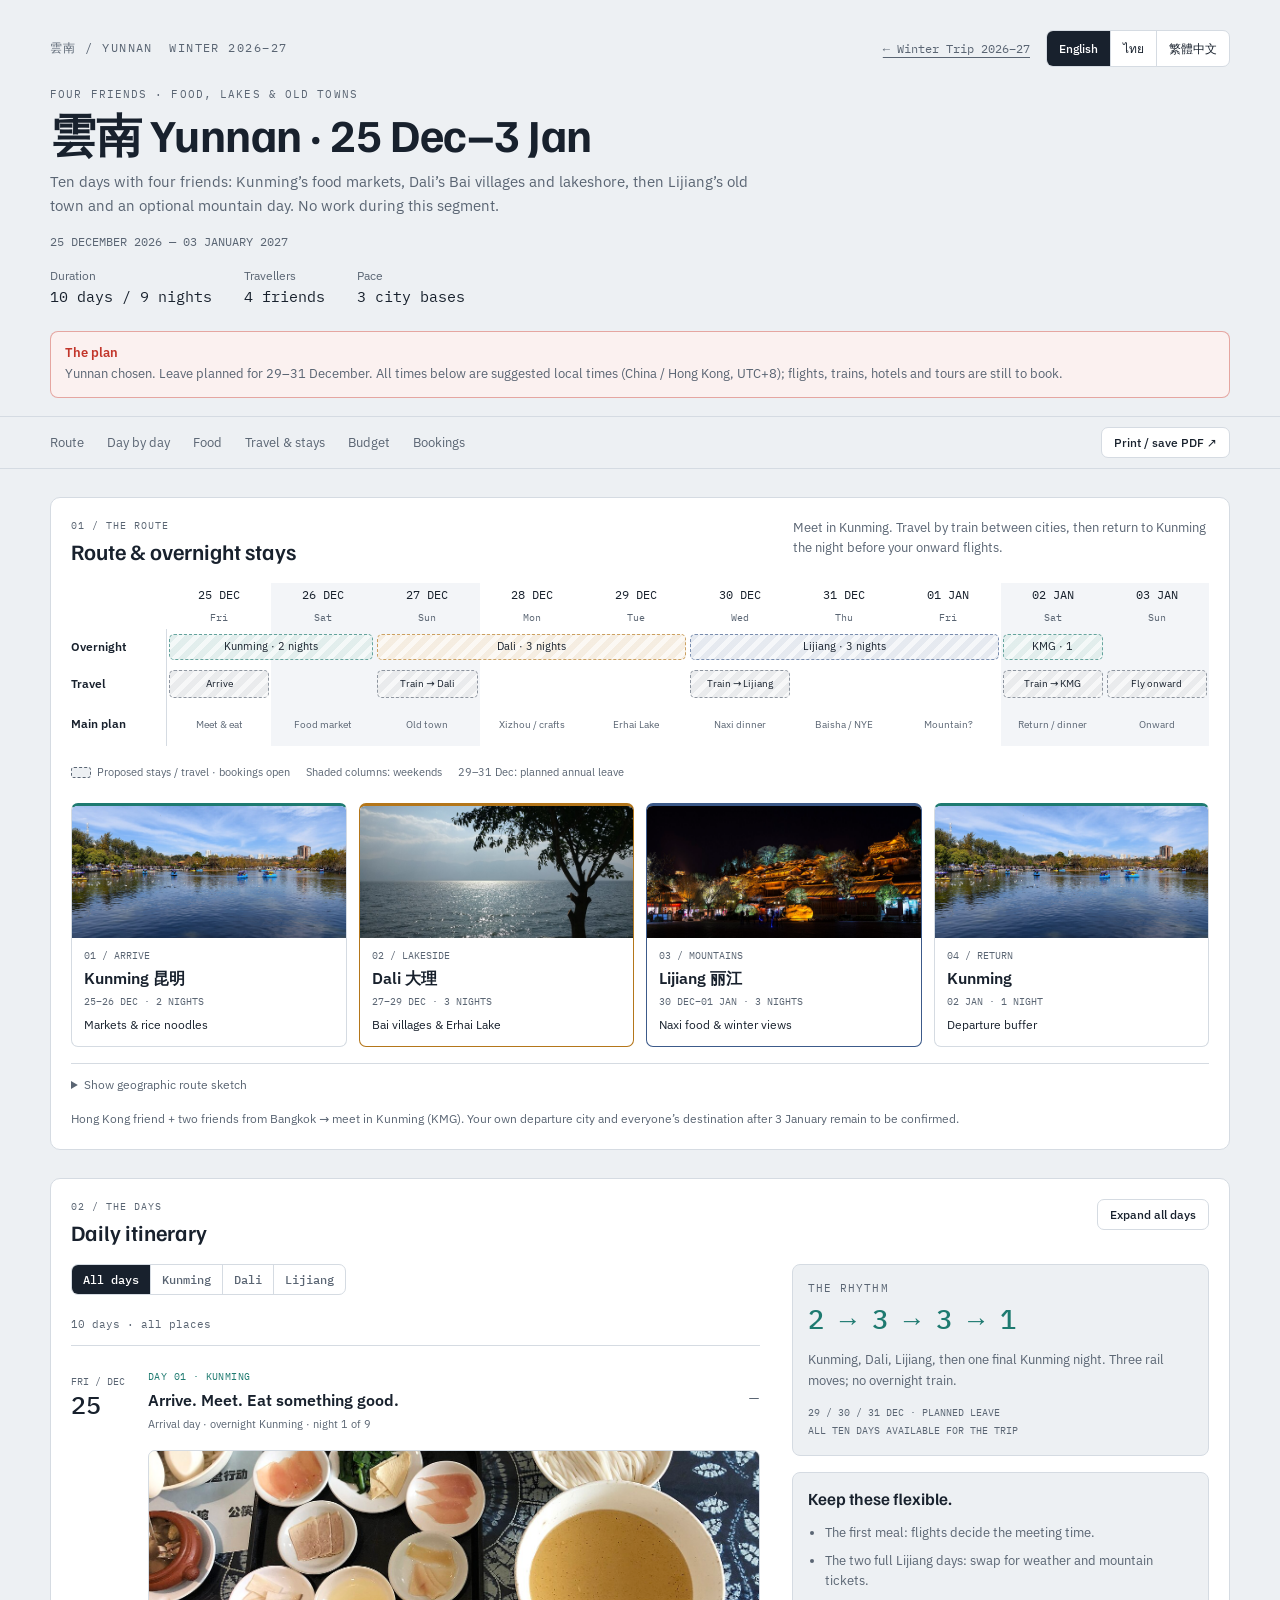
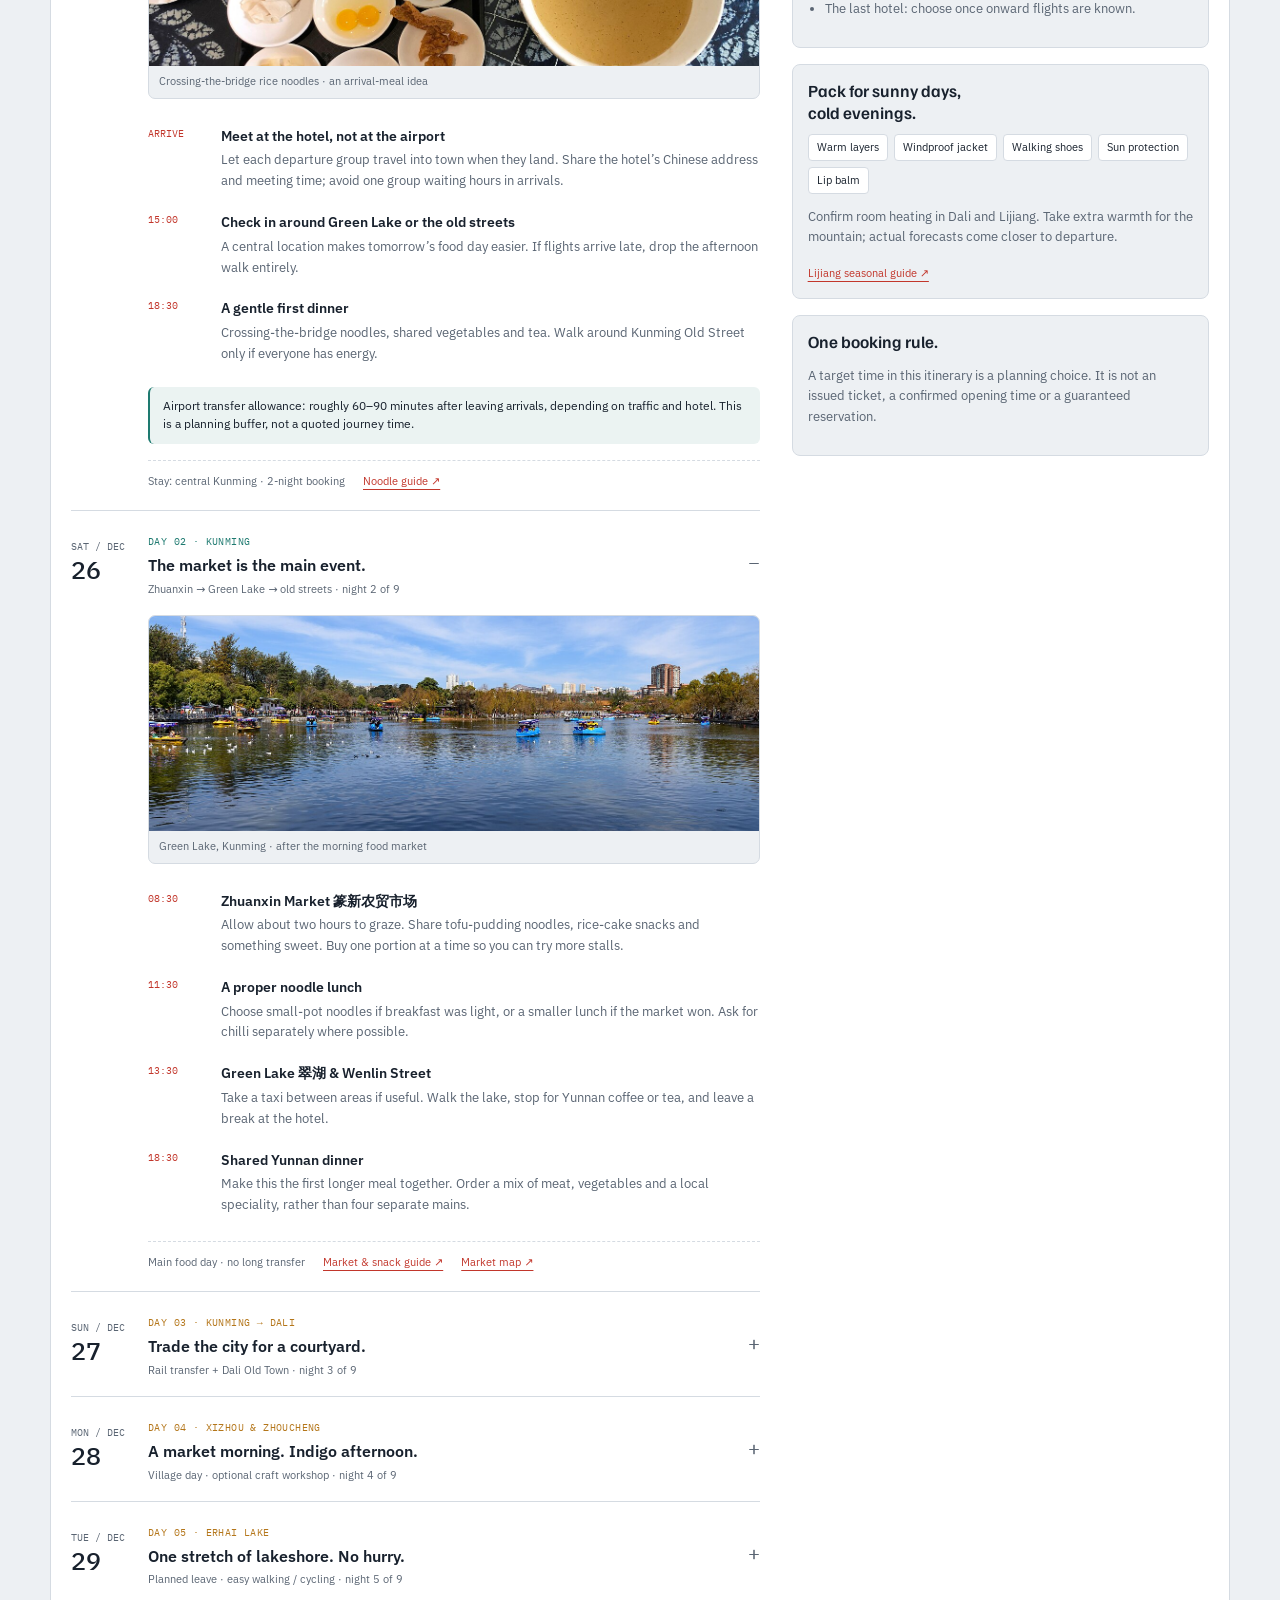
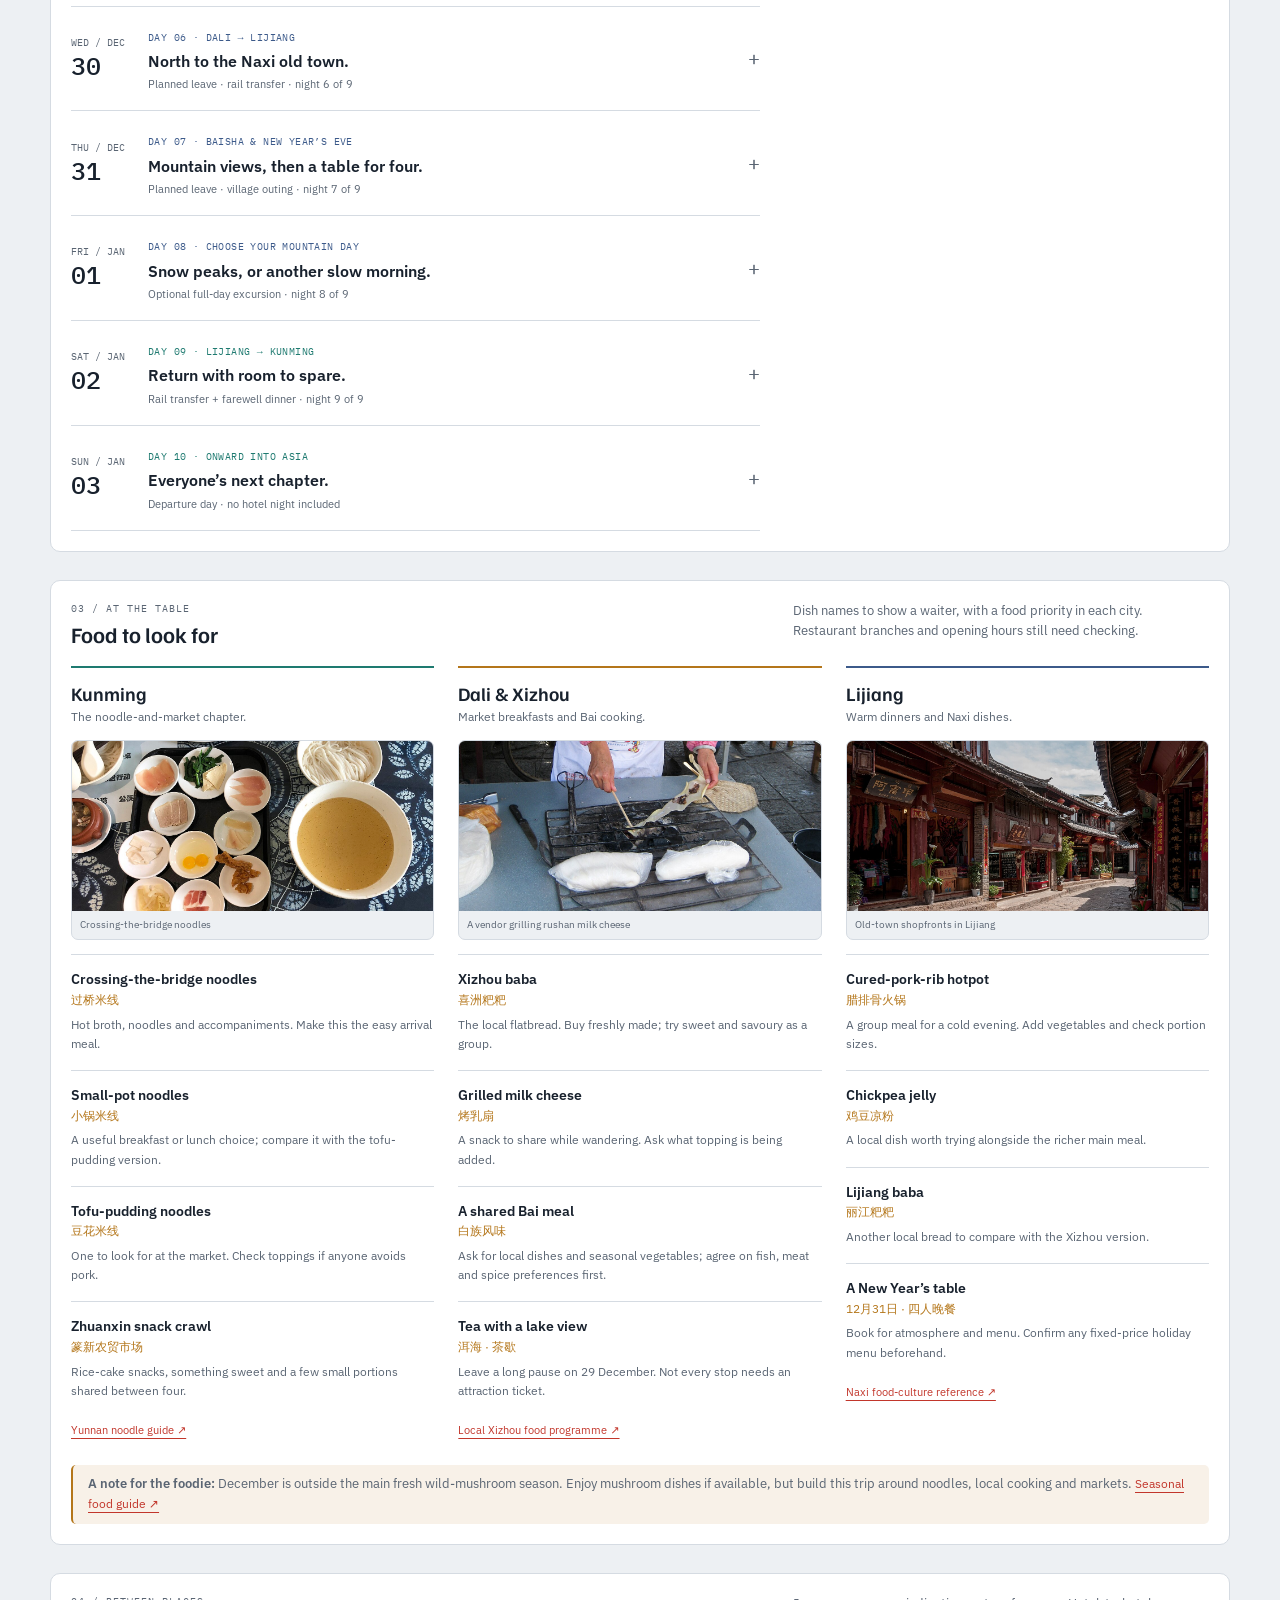
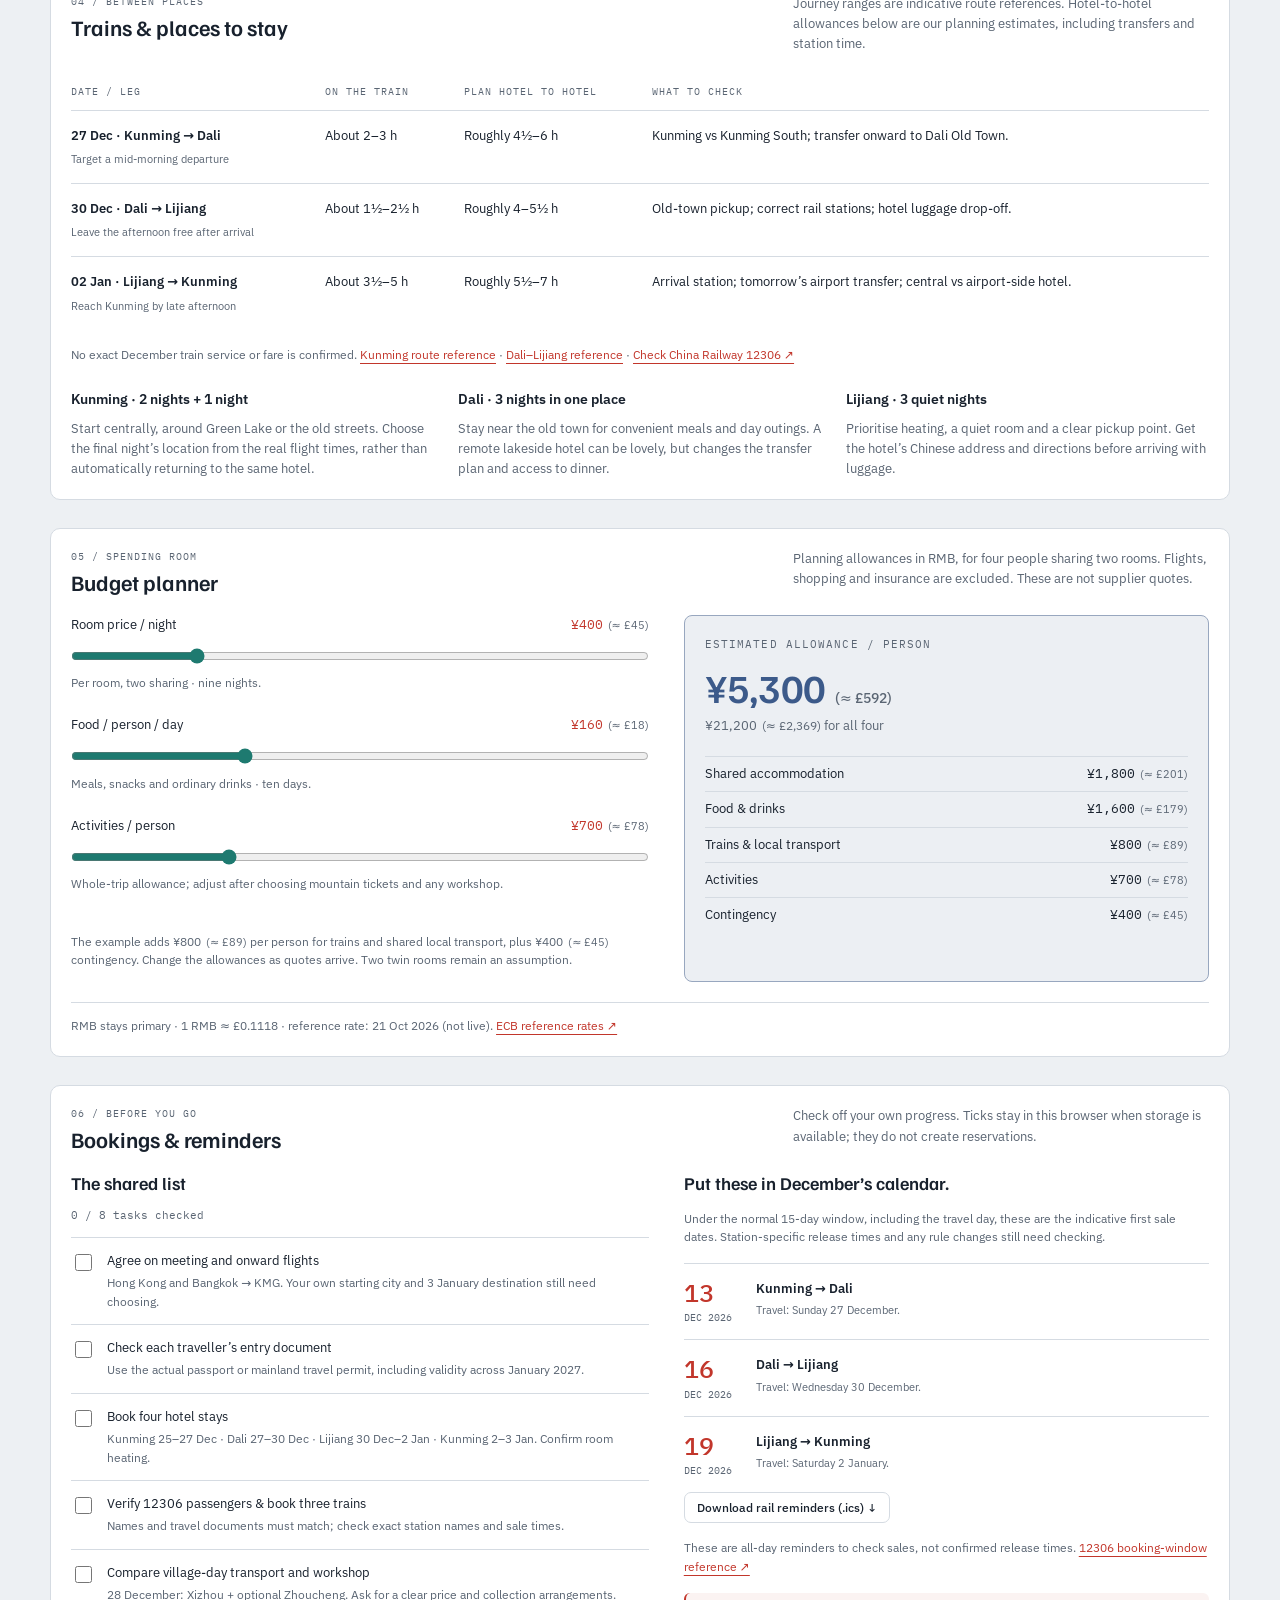
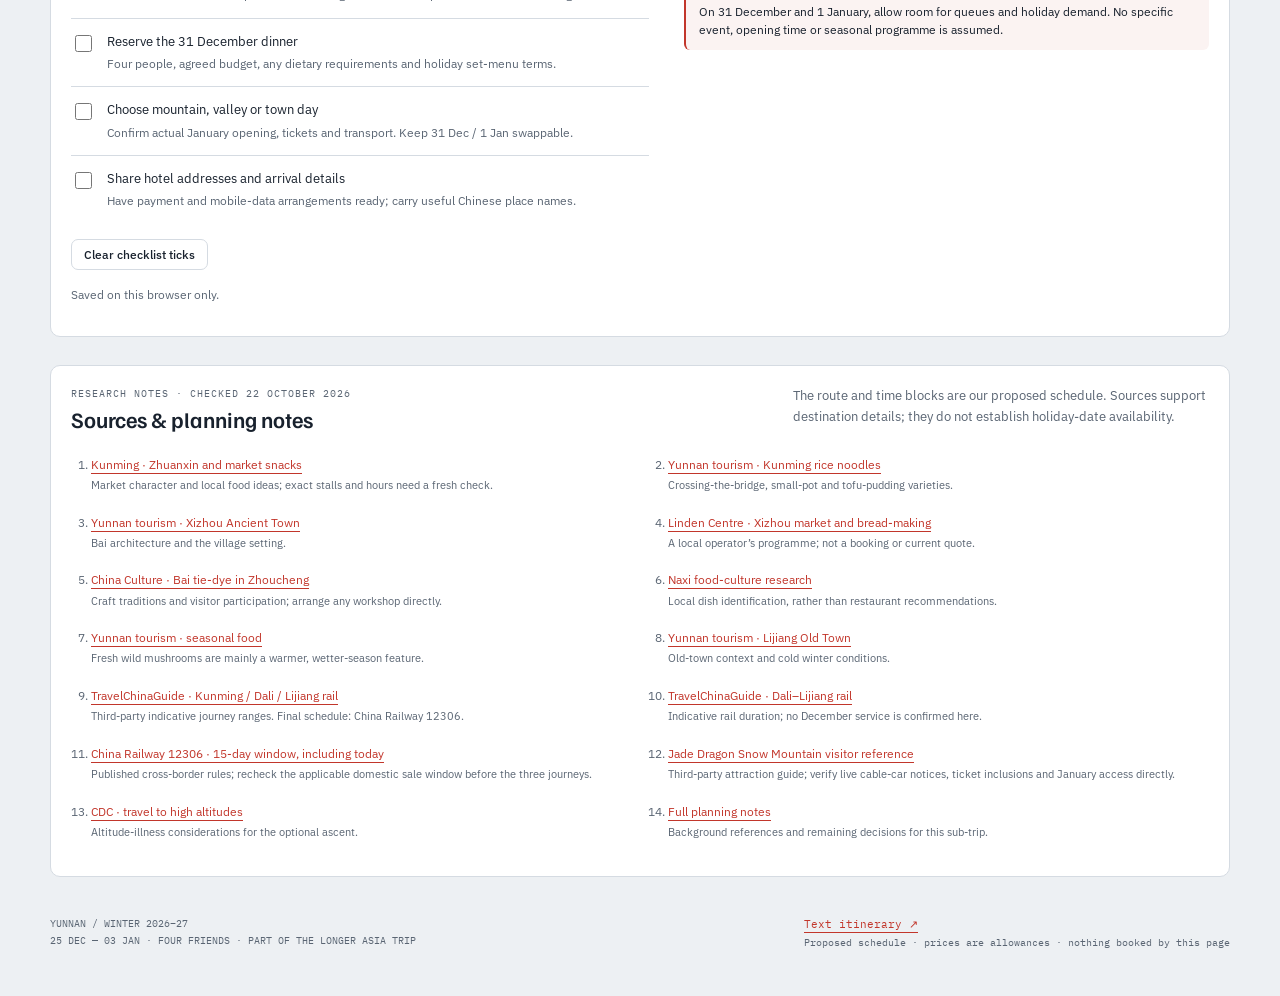
==== commit 47ce4d2a: "1" ====
--- a/China Sub-trip/index.html
+++ b/China Sub-trip/index.html
@@ -21,7 +21,7 @@
 <body>
 <a href="#timeline" style="position:absolute;left:-10000px" onfocus="this.style.left='16px'" onblur="this.style.left='-10000px'">Skip to itinerary</a>
 <header class="wrap">
-  <div class="topline"><div class="brand">雲南 / YUNNAN <span>WINTER 2026–27</span></div><a href="../winter-trip.html">← Winter Trip 2026–27</a></div>
+  <div class="topline"><div class="brand">雲南 / YUNNAN <span>WINTER 2026–27</span></div><div class="top-actions"><a href="../winter-trip.html">← Winter Trip 2026–27</a><div class="language-switch" role="group" aria-label="Page language"><button type="button" data-language="en" lang="en" aria-pressed="true">English</button><button type="button" data-language="th" lang="th" aria-pressed="false">ไทย</button><button type="button" data-language="zh" lang="zh-Hant" aria-pressed="false">繁體中文</button></div></div></div>
   <div class="hero">
     <div>
       <div class="eyebrow">Four friends · food, lakes &amp; old towns</div>
@@ -75,43 +75,43 @@
       <div id="days">
         <details class="day" id="day-25" data-city="kunming" open>
           <summary><span class="date-stamp">FRI / DEC<b>25</b></span><span class="day-heading"><span class="city-label">Day 01 · Kunming</span><h3>Arrive. Meet. Eat something good.</h3><p>Arrival day · overnight Kunming · night 1 of 9</p></span></summary>
-          <div class="day-body"><figure class="trip-photo "><a href="assets/images/crossing-bridge-noodles.jpg" target="_blank" rel="noopener noreferrer" aria-label="Open photo: Crossing-the-bridge rice noodles · an arrival-meal idea"><img src="assets/images/crossing-bridge-noodles.jpg" width="1200" height="800" alt="Crossing-the-bridge rice noodles · an arrival-meal idea" loading="lazy" decoding="async"></a><figcaption><span>Crossing-the-bridge rice noodles · an arrival-meal idea</span><a href="https://commons.wikimedia.org/wiki/File:Crossing_the_Bridge_Rice_Noodles_at_Jian_Xin_Yuan,_Tangzixiang_(20210321135908).jpg" target="_blank" rel="noopener noreferrer">N509FZ · CC BY-SA 4.0 ↗</a></figcaption></figure><ol class="slots"><li><time>ARRIVE</time><div><strong>Meet at the hotel, not at the airport</strong><p>Let each departure group travel into town when they land. Share the hotel’s Chinese address and meeting time; avoid one group waiting hours in arrivals.</p></div></li><li><time>15:00</time><div><strong>Check in around Green Lake or the old streets</strong><p>A central location makes tomorrow’s food day easier. If flights arrive late, drop the afternoon walk entirely.</p></div></li><li><time>18:30</time><div><strong>A gentle first dinner</strong><p>Crossing-the-bridge noodles, shared vegetables and tea. Walk around Kunming Old Street only if everyone has energy.</p></div></li></ol><p class="day-note">Airport transfer allowance: roughly 60–90 minutes after leaving arrivals, depending on traffic and hotel. This is a planning buffer, not a quoted journey time.</p><div class="day-foot"><span>Stay: central Kunming · 2-night booking</span><a href="#source-noodles">Noodle guide ↗</a></div></div>
+          <div class="day-body"><figure class="trip-photo "><a href="assets/images/crossing-bridge-noodles.jpg" target="_blank" rel="noopener noreferrer" aria-label="Open photo: Crossing-the-bridge rice noodles · an arrival-meal idea"><img src="assets/images/crossing-bridge-noodles.jpg" width="1200" height="800" alt="Crossing-the-bridge rice noodles · an arrival-meal idea" loading="lazy" decoding="async"></a><figcaption><span>Crossing-the-bridge rice noodles · an arrival-meal idea</span></figcaption></figure><ol class="slots"><li><time>ARRIVE</time><div><strong>Meet at the hotel, not at the airport</strong><p>Let each departure group travel into town when they land. Share the hotel’s Chinese address and meeting time; avoid one group waiting hours in arrivals.</p></div></li><li><time>15:00</time><div><strong>Check in around Green Lake or the old streets</strong><p>A central location makes tomorrow’s food day easier. If flights arrive late, drop the afternoon walk entirely.</p></div></li><li><time>18:30</time><div><strong>A gentle first dinner</strong><p>Crossing-the-bridge noodles, shared vegetables and tea. Walk around Kunming Old Street only if everyone has energy.</p></div></li></ol><p class="day-note">Airport transfer allowance: roughly 60–90 minutes after leaving arrivals, depending on traffic and hotel. This is a planning buffer, not a quoted journey time.</p><div class="day-foot"><span>Stay: central Kunming · 2-night booking</span><a href="#source-noodles">Noodle guide ↗</a></div></div>
         </details>
         <details class="day" id="day-26" data-city="kunming" open>
           <summary><span class="date-stamp">SAT / DEC<b>26</b></span><span class="day-heading"><span class="city-label">Day 02 · Kunming</span><h3>The market is the main event.</h3><p>Zhuanxin → Green Lake → old streets · night 2 of 9</p></span></summary>
-          <div class="day-body"><figure class="trip-photo "><a href="assets/images/kunming-green-lake.jpg" target="_blank" rel="noopener noreferrer" aria-label="Open photo: Green Lake, Kunming · after the morning food market"><img src="assets/images/kunming-green-lake.jpg" width="1200" height="800" alt="Green Lake, Kunming · after the morning food market" loading="lazy" decoding="async"></a><figcaption><span>Green Lake, Kunming · after the morning food market</span><a href="https://commons.wikimedia.org/wiki/File:Southwest_part_of_Cuihu_Park,_Kunming_(20240214121712).jpg" target="_blank" rel="noopener noreferrer">N509FZ · CC BY-SA 4.0 ↗</a></figcaption></figure><ol class="slots"><li><time>08:30</time><div><strong>Zhuanxin Market <span lang="zh">篆新农贸市场</span></strong><p>Allow about two hours to graze. Share tofu-pudding noodles, rice-cake snacks and something sweet. Buy one portion at a time so you can try more stalls.</p></div></li><li><time>11:30</time><div><strong>A proper noodle lunch</strong><p>Choose small-pot noodles if breakfast was light, or a smaller lunch if the market won. Ask for chilli separately where possible.</p></div></li><li><time>13:30</time><div><strong>Green Lake <span lang="zh">翠湖</span> &amp; Wenlin Street</strong><p>Take a taxi between areas if useful. Walk the lake, stop for Yunnan coffee or tea, and leave a break at the hotel.</p></div></li><li><time>18:30</time><div><strong>Shared Yunnan dinner</strong><p>Make this the first longer meal together. Order a mix of meat, vegetables and a local speciality, rather than four separate mains.</p></div></li></ol><div class="day-foot"><span>Main food day · no long transfer</span><a href="#source-market">Market &amp; snack guide ↗</a><a href="https://www.google.com/maps/search/?api=1&amp;query=Zhuanxin+Market+Kunming" target="_blank" rel="noopener noreferrer">Market map ↗</a></div></div>
+          <div class="day-body"><figure class="trip-photo "><a href="assets/images/kunming-green-lake.jpg" target="_blank" rel="noopener noreferrer" aria-label="Open photo: Green Lake, Kunming · after the morning food market"><img src="assets/images/kunming-green-lake.jpg" width="1200" height="800" alt="Green Lake, Kunming · after the morning food market" loading="lazy" decoding="async"></a><figcaption><span>Green Lake, Kunming · after the morning food market</span></figcaption></figure><ol class="slots"><li><time>08:30</time><div><strong>Zhuanxin Market <span lang="zh">篆新农贸市场</span></strong><p>Allow about two hours to graze. Share tofu-pudding noodles, rice-cake snacks and something sweet. Buy one portion at a time so you can try more stalls.</p></div></li><li><time>11:30</time><div><strong>A proper noodle lunch</strong><p>Choose small-pot noodles if breakfast was light, or a smaller lunch if the market won. Ask for chilli separately where possible.</p></div></li><li><time>13:30</time><div><strong>Green Lake <span lang="zh">翠湖</span> &amp; Wenlin Street</strong><p>Take a taxi between areas if useful. Walk the lake, stop for Yunnan coffee or tea, and leave a break at the hotel.</p></div></li><li><time>18:30</time><div><strong>Shared Yunnan dinner</strong><p>Make this the first longer meal together. Order a mix of meat, vegetables and a local speciality, rather than four separate mains.</p></div></li></ol><div class="day-foot"><span>Main food day · no long transfer</span><a href="#source-market">Market &amp; snack guide ↗</a><a href="https://www.google.com/maps/search/?api=1&amp;query=Zhuanxin+Market+Kunming" target="_blank" rel="noopener noreferrer">Market map ↗</a></div></div>
         </details>
         <details class="day" id="day-27" data-city="dali" open>
           <summary><span class="date-stamp">SUN / DEC<b>27</b></span><span class="day-heading"><span class="city-label">Day 03 · Kunming → Dali</span><h3>Trade the city for a courtyard.</h3><p>Rail transfer + Dali Old Town · night 3 of 9</p></span></summary>
-          <div class="day-body"><figure class="trip-photo "><a href="assets/images/dali-old-town.jpg" target="_blank" rel="noopener noreferrer" aria-label="Open photo: Dali Ancient Town · the afternoon arrival stop"><img src="assets/images/dali-old-town.jpg" width="1200" height="900" alt="Dali Ancient Town · the afternoon arrival stop" loading="lazy" decoding="async"></a><figcaption><span>Dali Ancient Town · the afternoon arrival stop</span><a href="https://commons.wikimedia.org/wiki/File:Dali_Ancient_Town_20260220-7.jpg" target="_blank" rel="noopener noreferrer">ShuQizhe · CC BY-SA 4.0 ↗</a></figcaption></figure><ol class="slots"><li><time>08:00</time><div><strong>Breakfast, checkout &amp; station transfer</strong><p>Choose the train and departure station together: Kunming and Kunming South are different stations. Aim to be at the correct station 45–60 minutes before departure.</p></div></li><li><time>10:00*</time><div><strong>Train to Dali <span lang="zh">大理站</span></strong><p>Target a mid-morning service; rail time is around 2–3 hours. No train number or departure time is booked.</p></div></li><li><time>14:00</time><div><strong>Lunch and check-in near Dali Old Town</strong><p>Dali station is in the newer city, not the old town. Reserve 45–75 minutes for the onward transfer and check-in, adjusting for traffic.</p></div></li><li><time>16:00</time><div><strong>Old-town lanes, then a Bai-style dinner</strong><p>Walk Renmin Road and nearby side lanes. Try grilled milk cheese as a snack and have dinner close to your hotel.</p></div></li></ol><p class="day-note warm">*Target window only. Treat this as a half-day move from hotel to hotel, even though the train itself is shorter.</p><div class="day-foot"><span>Stay: Dali Old Town · 3-night booking</span><a href="#source-rail">Rail reference ↗</a></div></div>
+          <div class="day-body"><figure class="trip-photo "><a href="assets/images/dali-old-town.jpg" target="_blank" rel="noopener noreferrer" aria-label="Open photo: Dali Ancient Town · the afternoon arrival stop"><img src="assets/images/dali-old-town.jpg" width="1200" height="900" alt="Dali Ancient Town · the afternoon arrival stop" loading="lazy" decoding="async"></a><figcaption><span>Dali Ancient Town · the afternoon arrival stop</span></figcaption></figure><ol class="slots"><li><time>08:00</time><div><strong>Breakfast, checkout &amp; station transfer</strong><p>Choose the train and departure station together: Kunming and Kunming South are different stations. Aim to be at the correct station 45–60 minutes before departure.</p></div></li><li><time>10:00*</time><div><strong>Train to Dali <span lang="zh">大理站</span></strong><p>Target a mid-morning service; rail time is around 2–3 hours. No train number or departure time is booked.</p></div></li><li><time>14:00</time><div><strong>Lunch and check-in near Dali Old Town</strong><p>Dali station is in the newer city, not the old town. Reserve 45–75 minutes for the onward transfer and check-in, adjusting for traffic.</p></div></li><li><time>16:00</time><div><strong>Old-town lanes, then a Bai-style dinner</strong><p>Walk Renmin Road and nearby side lanes. Try grilled milk cheese as a snack and have dinner close to your hotel.</p></div></li></ol><p class="day-note warm">*Target window only. Treat this as a half-day move from hotel to hotel, even though the train itself is shorter.</p><div class="day-foot"><span>Stay: Dali Old Town · 3-night booking</span><a href="#source-rail">Rail reference ↗</a></div></div>
         </details>
         <details class="day" id="day-28" data-city="dali" open>
           <summary><span class="date-stamp">MON / DEC<b>28</b></span><span class="day-heading"><span class="city-label">Day 04 · Xizhou &amp; Zhoucheng</span><h3>A market morning. Indigo afternoon.</h3><p>Village day · optional craft workshop · night 4 of 9</p></span></summary>
-          <div class="day-body"><figure class="trip-photo "><a href="assets/images/xizhou-courtyard.jpg" target="_blank" rel="noopener noreferrer" aria-label="Open photo: Bai courtyard architecture in Xizhou"><img src="assets/images/xizhou-courtyard.jpg" width="1200" height="797" alt="Bai courtyard architecture in Xizhou" loading="lazy" decoding="async"></a><figcaption><span>Bai courtyard architecture in Xizhou</span><a href="https://commons.wikimedia.org/wiki/File:Former_Residence_of_Yan_Zizhen_092_2017-09.jpg" target="_blank" rel="noopener noreferrer">猫猫的日记本 · CC BY-SA 4.0 ↗</a></figcaption></figure><ol class="slots"><li><time>08:15</time><div><strong>Leave for Xizhou <span lang="zh">喜洲</span></strong><p>Get a driver quote for the four of you, or compare taxis. Keep today on the north-west side of Erhai rather than attempting the entire lake circuit.</p></div></li><li><time>09:00</time><div><strong>Market breakfast &amp; Bai courtyards</strong><p>Find freshly made Xizhou baba: share a savoury and a sweet version. Spend the rest of the morning exploring the village’s architecture and side streets.</p></div></li><li><time>12:30</time><div><strong>Lunch in Xizhou</strong><p>Keep this a leisurely meal, then decide whether the group wants a craft session or more village wandering.</p></div></li><li><time>14:00</time><div><strong>Optional tie-dye session in Zhoucheng <span lang="zh">周城</span></strong><p>Allow roughly 1½–2½ hours including the introduction and making. Confirm workshop availability, price and drying/collection arrangements directly.</p></div></li><li><time>17:00</time><div><strong>Back to Dali for a quiet evening</strong><p>If a workshop runs long, drop extra stops. This is a village day with time to linger.</p></div></li></ol><div class="day-foot"><span>Transport: shared car / taxis · quote needed</span><a href="#source-xizhou">Xizhou guide ↗</a><a href="#source-craft">Bai tie-dye traditions ↗</a></div></div>
+          <div class="day-body"><figure class="trip-photo "><a href="assets/images/xizhou-courtyard.jpg" target="_blank" rel="noopener noreferrer" aria-label="Open photo: Bai courtyard architecture in Xizhou"><img src="assets/images/xizhou-courtyard.jpg" width="1200" height="797" alt="Bai courtyard architecture in Xizhou" loading="lazy" decoding="async"></a><figcaption><span>Bai courtyard architecture in Xizhou</span></figcaption></figure><ol class="slots"><li><time>08:15</time><div><strong>Leave for Xizhou <span lang="zh">喜洲</span></strong><p>Get a driver quote for the four of you, or compare taxis. Keep today on the north-west side of Erhai rather than attempting the entire lake circuit.</p></div></li><li><time>09:00</time><div><strong>Market breakfast &amp; Bai courtyards</strong><p>Find freshly made Xizhou baba: share a savoury and a sweet version. Spend the rest of the morning exploring the village’s architecture and side streets.</p></div></li><li><time>12:30</time><div><strong>Lunch in Xizhou</strong><p>Keep this a leisurely meal, then decide whether the group wants a craft session or more village wandering.</p></div></li><li><time>14:00</time><div><strong>Optional tie-dye session in Zhoucheng <span lang="zh">周城</span></strong><p>Allow roughly 1½–2½ hours including the introduction and making. Confirm workshop availability, price and drying/collection arrangements directly.</p></div></li><li><time>17:00</time><div><strong>Back to Dali for a quiet evening</strong><p>If a workshop runs long, drop extra stops. This is a village day with time to linger.</p></div></li></ol><div class="day-foot"><span>Transport: shared car / taxis · quote needed</span><a href="#source-xizhou">Xizhou guide ↗</a><a href="#source-craft">Bai tie-dye traditions ↗</a></div></div>
         </details>
         <details class="day" id="day-29" data-city="dali" open>
           <summary><span class="date-stamp">TUE / DEC<b>29</b></span><span class="day-heading"><span class="city-label">Day 05 · Erhai Lake</span><h3>One stretch of lakeshore. No hurry.</h3><p>Planned leave · easy walking / cycling · night 5 of 9</p></span></summary>
-          <div class="day-body"><figure class="trip-photo "><a href="assets/images/erhai-lake.jpg" target="_blank" rel="noopener noreferrer" aria-label="Open photo: Erhai lakeshore · reference for the relaxed Dali day"><img src="assets/images/erhai-lake.jpg" width="1200" height="900" alt="Erhai lakeshore · reference for the relaxed Dali day" loading="lazy" decoding="async"></a><figcaption><span>Erhai lakeshore · reference for the relaxed Dali day</span><a href="https://commons.wikimedia.org/wiki/File:Tree_in_front_of_Erhai_Lake.jpg" target="_blank" rel="noopener noreferrer">Mx. Granger · CC0 ↗</a></figcaption></figure><ol class="slots"><li><time>09:00</time><div><strong>Late breakfast in the old town</strong><p>A slower start after yesterday’s outing. Buy water and a snack before leaving for the lake.</p></div></li><li><time>10:30</time><div><strong>Longkan or Caicun lakeside <span lang="zh">龙龛 / 才村</span></strong><p>Pick one west-shore area. Walk for an hour or two, or hire bicycles where permitted. Confirm local access and return arrangements on the day.</p></div></li><li><time>13:00</time><div><strong>A long lunch &amp; lakeside tea</strong><p>This is the day for a good conversation and a café with a view. Winter wind can make the water’s edge chilly even when the sun is out.</p></div></li><li><time>16:00</time><div><strong>Back to town; free time before dinner</strong><p>If the lake is windy or wet, substitute the Three Pagodas area or a courtyard café. Pack tonight for tomorrow’s train.</p></div></li></ol><div class="day-foot"><span>No work scheduled · flexible weather day</span><a href="https://www.google.com/maps/search/?api=1&amp;query=Longkan+Wharf+Dali" target="_blank" rel="noopener noreferrer">Longkan map ↗</a></div></div>
+          <div class="day-body"><figure class="trip-photo "><a href="assets/images/erhai-lake.jpg" target="_blank" rel="noopener noreferrer" aria-label="Open photo: Erhai lakeshore · reference for the relaxed Dali day"><img src="assets/images/erhai-lake.jpg" width="1200" height="900" alt="Erhai lakeshore · reference for the relaxed Dali day" loading="lazy" decoding="async"></a><figcaption><span>Erhai lakeshore · reference for the relaxed Dali day</span></figcaption></figure><ol class="slots"><li><time>09:00</time><div><strong>Late breakfast in the old town</strong><p>A slower start after yesterday’s outing. Buy water and a snack before leaving for the lake.</p></div></li><li><time>10:30</time><div><strong>Longkan or Caicun lakeside <span lang="zh">龙龛 / 才村</span></strong><p>Pick one west-shore area. Walk for an hour or two, or hire bicycles where permitted. Confirm local access and return arrangements on the day.</p></div></li><li><time>13:00</time><div><strong>A long lunch &amp; lakeside tea</strong><p>This is the day for a good conversation and a café with a view. Winter wind can make the water’s edge chilly even when the sun is out.</p></div></li><li><time>16:00</time><div><strong>Back to town; free time before dinner</strong><p>If the lake is windy or wet, substitute the Three Pagodas area or a courtyard café. Pack tonight for tomorrow’s train.</p></div></li></ol><div class="day-foot"><span>No work scheduled · flexible weather day</span><a href="https://www.google.com/maps/search/?api=1&amp;query=Longkan+Wharf+Dali" target="_blank" rel="noopener noreferrer">Longkan map ↗</a></div></div>
         </details>
         <details class="day" id="day-30" data-city="lijiang" open>
           <summary><span class="date-stamp">WED / DEC<b>30</b></span><span class="day-heading"><span class="city-label">Day 06 · Dali → Lijiang</span><h3>North to the Naxi old town.</h3><p>Planned leave · rail transfer · night 6 of 9</p></span></summary>
-          <div class="day-body"><figure class="trip-photo "><a href="assets/images/lijiang-night.jpg" target="_blank" rel="noopener noreferrer" aria-label="Open photo: Lijiang Old Town after dark"><img src="assets/images/lijiang-night.jpg" width="1200" height="607" alt="Lijiang Old Town after dark" loading="lazy" decoding="async"></a><figcaption><span>Lijiang Old Town after dark</span><a href="https://commons.wikimedia.org/wiki/File:1_lijiang_old_town_night.jpg" target="_blank" rel="noopener noreferrer">chensiyuan · CC BY-SA 4.0 ↗</a></figcaption></figure><ol class="slots"><li><time>08:00</time><div><strong>Checkout &amp; transfer to Dali station</strong><p>Have breakfast early. Allow for the drive from the old town and the station entry buffer.</p></div></li><li><time>10:00*</time><div><strong>Train to Lijiang <span lang="zh">丽江站</span></strong><p>Aim for a mid-morning service; allow about 1½–2½ hours on the train. Confirm the actual schedule when tickets are released.</p></div></li><li><time>14:00</time><div><strong>Lunch and a warm room</strong><p>Reserve roughly 30–60 minutes for the station-to-hotel transfer and luggage drop-off. Ask the hotel where the car can stop; old-town lanes may require a short walk with bags.</p></div></li><li><time>16:00</time><div><strong>First wander through Dayan Old Town</strong><p>Keep this an easy introduction to the lanes and waterways. Save any mountain outing for a later day.</p></div></li><li><time>18:30</time><div><strong>Cured-pork-rib hotpot <span lang="zh">腊排骨火锅</span></strong><p>A warming group dinner, with vegetables and local sides. Choose a quieter lane for your hotel rather than the busiest bar street.</p></div></li></ol><div class="day-foot"><span>Stay: quiet edge of Lijiang Old Town · 3 nights</span><a href="#source-dali-rail">Dali–Lijiang rail reference ↗</a><a href="#source-naxi">Naxi food guide ↗</a></div></div>
+          <div class="day-body"><figure class="trip-photo "><a href="assets/images/lijiang-night.jpg" target="_blank" rel="noopener noreferrer" aria-label="Open photo: Lijiang Old Town after dark"><img src="assets/images/lijiang-night.jpg" width="1200" height="607" alt="Lijiang Old Town after dark" loading="lazy" decoding="async"></a><figcaption><span>Lijiang Old Town after dark</span></figcaption></figure><ol class="slots"><li><time>08:00</time><div><strong>Checkout &amp; transfer to Dali station</strong><p>Have breakfast early. Allow for the drive from the old town and the station entry buffer.</p></div></li><li><time>10:00*</time><div><strong>Train to Lijiang <span lang="zh">丽江站</span></strong><p>Aim for a mid-morning service; allow about 1½–2½ hours on the train. Confirm the actual schedule when tickets are released.</p></div></li><li><time>14:00</time><div><strong>Lunch and a warm room</strong><p>Reserve roughly 30–60 minutes for the station-to-hotel transfer and luggage drop-off. Ask the hotel where the car can stop; old-town lanes may require a short walk with bags.</p></div></li><li><time>16:00</time><div><strong>First wander through Dayan Old Town</strong><p>Keep this an easy introduction to the lanes and waterways. Save any mountain outing for a later day.</p></div></li><li><time>18:30</time><div><strong>Cured-pork-rib hotpot <span lang="zh">腊排骨火锅</span></strong><p>A warming group dinner, with vegetables and local sides. Choose a quieter lane for your hotel rather than the busiest bar street.</p></div></li></ol><div class="day-foot"><span>Stay: quiet edge of Lijiang Old Town · 3 nights</span><a href="#source-dali-rail">Dali–Lijiang rail reference ↗</a><a href="#source-naxi">Naxi food guide ↗</a></div></div>
         </details>
         <details class="day" id="day-31" data-city="lijiang" open>
           <summary><span class="date-stamp">THU / DEC<b>31</b></span><span class="day-heading"><span class="city-label">Day 07 · Baisha &amp; New Year’s Eve</span><h3>Mountain views, then a table for four.</h3><p>Planned leave · village outing · night 7 of 9</p></span></summary>
-          <div class="day-body"><figure class="trip-photo "><a href="assets/images/jade-dragon-mountain.jpg" target="_blank" rel="noopener noreferrer" aria-label="Open photo: Jade Dragon mountain scenery · views depend on weather"><img src="assets/images/jade-dragon-mountain.jpg" width="1200" height="750" alt="Jade Dragon mountain scenery · views depend on weather" loading="lazy" decoding="async"></a><figcaption><span>Jade Dragon mountain scenery · views depend on weather</span><a href="https://commons.wikimedia.org/wiki/File:%E7%8E%89%E9%BE%99%E9%9B%AA%E5%B1%B1_%E8%93%9D%E6%9C%88%E8%B0%B7_Blue_Moon_Valley_-_panoramio.jpg" target="_blank" rel="noopener noreferrer">Ma Martin · CC BY-SA 3.0 ↗</a></figcaption></figure><ol class="slots"><li><time>09:00</time><div><strong>Breakfast &amp; a taxi to Baisha <span lang="zh">白沙</span></strong><p>Keep the morning unhurried. This is a village outing rather than a high-altitude mountain ascent.</p></div></li><li><time>10:00</time><div><strong>Village lanes and a mountain-facing café</strong><p>Walk first, then settle somewhere with a view if the weather is clear. Murals or a local craft stop can be added after checking access and opening arrangements.</p></div></li><li><time>12:30</time><div><strong>Lunch, then back to rest</strong><p>Give everyone time to warm up and recharge before dinner. If mountain tickets or weather favour today, swap this outing with tomorrow.</p></div></li><li><time>18:30</time><div><strong>Pre-book a New Year’s Eve dinner</strong><p>Agree on budget, dietary requirements and any set menu in advance. Choose the atmosphere you actually want: a relaxed meal, music, or an early night.</p></div></li></ol><p class="day-note warm">No public countdown or fireworks programme has been verified. Tomorrow’s early mountain start is optional; tonight need not revolve around midnight.</p><div class="day-foot"><span>Weather swap possible with 1 January</span><a href="https://www.google.com/maps/search/?api=1&amp;query=Baisha+Ancient+Town+Lijiang" target="_blank" rel="noopener noreferrer">Baisha map ↗</a></div></div>
+          <div class="day-body"><figure class="trip-photo "><a href="assets/images/jade-dragon-mountain.jpg" target="_blank" rel="noopener noreferrer" aria-label="Open photo: Jade Dragon mountain scenery · views depend on weather"><img src="assets/images/jade-dragon-mountain.jpg" width="1200" height="750" alt="Jade Dragon mountain scenery · views depend on weather" loading="lazy" decoding="async"></a><figcaption><span>Jade Dragon mountain scenery · views depend on weather</span></figcaption></figure><ol class="slots"><li><time>09:00</time><div><strong>Breakfast &amp; a taxi to Baisha <span lang="zh">白沙</span></strong><p>Keep the morning unhurried. This is a village outing rather than a high-altitude mountain ascent.</p></div></li><li><time>10:00</time><div><strong>Village lanes and a mountain-facing café</strong><p>Walk first, then settle somewhere with a view if the weather is clear. Murals or a local craft stop can be added after checking access and opening arrangements.</p></div></li><li><time>12:30</time><div><strong>Lunch, then back to rest</strong><p>Give everyone time to warm up and recharge before dinner. If mountain tickets or weather favour today, swap this outing with tomorrow.</p></div></li><li><time>18:30</time><div><strong>Pre-book a New Year’s Eve dinner</strong><p>Agree on budget, dietary requirements and any set menu in advance. Choose the atmosphere you actually want: a relaxed meal, music, or an early night.</p></div></li></ol><p class="day-note warm">No public countdown or fireworks programme has been verified. Tomorrow’s early mountain start is optional; tonight need not revolve around midnight.</p><div class="day-foot"><span>Weather swap possible with 1 January</span><a href="https://www.google.com/maps/search/?api=1&amp;query=Baisha+Ancient+Town+Lijiang" target="_blank" rel="noopener noreferrer">Baisha map ↗</a></div></div>
         </details>
         <details class="day" id="day-01" data-city="lijiang" open>
           <summary><span class="date-stamp">FRI / JAN<b>01</b></span><span class="day-heading"><span class="city-label">Day 08 · Choose your mountain day</span><h3>Snow peaks, or another slow morning.</h3><p>Optional full-day excursion · night 8 of 9</p></span></summary>
-          <div class="day-body"><figure class="trip-photo "><a href="assets/images/blue-moon-valley.jpg" target="_blank" rel="noopener noreferrer" aria-label="Open photo: Blue Moon Valley · part of the optional mountain-area day"><img src="assets/images/blue-moon-valley.jpg" width="1200" height="900" alt="Blue Moon Valley · part of the optional mountain-area day" loading="lazy" decoding="async"></a><figcaption><span>Blue Moon Valley · part of the optional mountain-area day</span><a href="https://commons.wikimedia.org/wiki/File:%E6%B0%B4%E8%89%B2%E6%9C%83%E8%AE%8A%E7%9A%84%E8%97%8D%E6%9C%88%E8%B0%B7_20190928195012.jpg" target="_blank" rel="noopener noreferrer">Ping an Chang · CC BY-SA 4.0 ↗</a></figcaption></figure><ol class="slots"><li><time>07:00*</time><div><strong>Optional: Jade Dragon Snow Mountain <span lang="zh">玉龙雪山</span></strong><p>Have an early breakfast, then use a pre-arranged driver or a clearly itemised tour. Departure depends on your actual entry and cable-car slots.</p></div></li><li><time>MORNING</time><div><strong>Choose the experience before buying</strong><p>Glacier Park’s large cable car reaches about 4,506 m. A valley/meadow visit is a different product, with different tickets and elevations. Check exactly what is included; the high cable car is not compulsory.</p></div></li><li><time>12:30</time><div><strong>Lunch &amp; Blue Moon Valley <span lang="zh">蓝月谷</span></strong><p>Only combine the valley with the mountain if the booked slots leave enough time. Avoid adding every cable car or a show to the same day.</p></div></li><li><time>16:30</time><div><strong>Return to Lijiang and keep dinner simple</strong><p>Allow extra time for queues, wind-related changes and the drive back. Pack for Kunming tomorrow.</p></div></li></ol><p class="day-note">Town-day alternative: breakfast at 09:30 → Shuhe <span lang="zh">束河</span> lanes and lunch → tea or a craft stop → early dinner. Choose this if the group wants rest, mountain tickets are unavailable, or conditions are unsuitable.</p><p class="day-note warm">The high cable car is a significant altitude change. Do not continue higher with symptoms of altitude illness; worsening symptoms require descent. Review <a href="https://wwwnc.cdc.gov/travel/page/travel-to-high-altitudes" target="_blank" rel="noopener noreferrer">CDC altitude guidance</a> before choosing. A valley or town day remains available.</p><div class="day-foot"><span>*Proposed only · weather, access &amp; tickets decide</span><a href="#source-mountain">Mountain / cable-car guide ↗</a></div></div>
+          <div class="day-body"><figure class="trip-photo "><a href="assets/images/blue-moon-valley.jpg" target="_blank" rel="noopener noreferrer" aria-label="Open photo: Blue Moon Valley · part of the optional mountain-area day"><img src="assets/images/blue-moon-valley.jpg" width="1200" height="900" alt="Blue Moon Valley · part of the optional mountain-area day" loading="lazy" decoding="async"></a><figcaption><span>Blue Moon Valley · part of the optional mountain-area day</span></figcaption></figure><ol class="slots"><li><time>07:00*</time><div><strong>Optional: Jade Dragon Snow Mountain <span lang="zh">玉龙雪山</span></strong><p>Have an early breakfast, then use a pre-arranged driver or a clearly itemised tour. Departure depends on your actual entry and cable-car slots.</p></div></li><li><time>MORNING</time><div><strong>Choose the experience before buying</strong><p>Glacier Park’s large cable car reaches about 4,506 m. A valley/meadow visit is a different product, with different tickets and elevations. Check exactly what is included; the high cable car is not compulsory.</p></div></li><li><time>12:30</time><div><strong>Lunch &amp; Blue Moon Valley <span lang="zh">蓝月谷</span></strong><p>Only combine the valley with the mountain if the booked slots leave enough time. Avoid adding every cable car or a show to the same day.</p></div></li><li><time>16:30</time><div><strong>Return to Lijiang and keep dinner simple</strong><p>Allow extra time for queues, wind-related changes and the drive back. Pack for Kunming tomorrow.</p></div></li></ol><p class="day-note">Town-day alternative: breakfast at 09:30 → Shuhe <span lang="zh">束河</span> lanes and lunch → tea or a craft stop → early dinner. Choose this if the group wants rest, mountain tickets are unavailable, or conditions are unsuitable.</p><p class="day-note warm">The high cable car is a significant altitude change. Do not continue higher with symptoms of altitude illness; worsening symptoms require descent. Review <a href="https://wwwnc.cdc.gov/travel/page/travel-to-high-altitudes" target="_blank" rel="noopener noreferrer">CDC altitude guidance</a> before choosing. A valley or town day remains available.</p><div class="day-foot"><span>*Proposed only · weather, access &amp; tickets decide</span><a href="#source-mountain">Mountain / cable-car guide ↗</a></div></div>
         </details>
         <details class="day" id="day-02" data-city="kunming" open>
           <summary><span class="date-stamp">SAT / JAN<b>02</b></span><span class="day-heading"><span class="city-label">Day 09 · Lijiang → Kunming</span><h3>Return with room to spare.</h3><p>Rail transfer + farewell dinner · night 9 of 9</p></span></summary>
-          <div class="day-body"><figure class="trip-photo "><a href="assets/images/lijiang-lanes.jpg" target="_blank" rel="noopener noreferrer" aria-label="Open photo: A final look at Lijiang’s old-town shopfronts"><img src="assets/images/lijiang-lanes.jpg" width="1200" height="770" alt="A final look at Lijiang’s old-town shopfronts" loading="lazy" decoding="async"></a><figcaption><span>A final look at Lijiang’s old-town shopfronts</span><a href="https://commons.wikimedia.org/wiki/File:Lijiang_Yunnan_Heritage-shops-in-old-town-01.jpg" target="_blank" rel="noopener noreferrer">CEphoto, Uwe Aranas · CC BY-SA 3.0 ↗</a></figcaption></figure><ol class="slots"><li><time>08:00</time><div><strong>Breakfast, checkout and station transfer</strong><p>Choose a service reaching Kunming by late afternoon. The travel window below is illustrative.</p></div></li><li><time>10:00*</time><div><strong>Train back to Kunming</strong><p>Rail time is roughly 3½–5 hours. Confirm whether your chosen service reaches Kunming or Kunming South before arranging the hotel transfer.</p></div></li><li><time>16:00</time><div><strong>Final hotel check-in &amp; food souvenirs</strong><p>Choose a central hotel for an easy dinner if flights are later tomorrow; prioritise departure logistics if anyone has an early flight. Check import rules before taking food to the next country.</p></div></li><li><time>18:30</time><div><strong>One last shared meal</strong><p>Return for a favourite dish, settle shared costs and confirm everyone’s airport departure time.</p></div></li></ol><div class="day-foot"><span>Kunming · 1-night booking · onward-flight buffer</span><a href="#source-rail">Rail reference ↗</a></div></div>
+          <div class="day-body"><figure class="trip-photo "><a href="assets/images/lijiang-lanes.jpg" target="_blank" rel="noopener noreferrer" aria-label="Open photo: A final look at Lijiang’s old-town shopfronts"><img src="assets/images/lijiang-lanes.jpg" width="1200" height="770" alt="A final look at Lijiang’s old-town shopfronts" loading="lazy" decoding="async"></a><figcaption><span>A final look at Lijiang’s old-town shopfronts</span></figcaption></figure><ol class="slots"><li><time>08:00</time><div><strong>Breakfast, checkout and station transfer</strong><p>Choose a service reaching Kunming by late afternoon. The travel window below is illustrative.</p></div></li><li><time>10:00*</time><div><strong>Train back to Kunming</strong><p>Rail time is roughly 3½–5 hours. Confirm whether your chosen service reaches Kunming or Kunming South before arranging the hotel transfer.</p></div></li><li><time>16:00</time><div><strong>Final hotel check-in &amp; food souvenirs</strong><p>Choose a central hotel for an easy dinner if flights are later tomorrow; prioritise departure logistics if anyone has an early flight. Check import rules before taking food to the next country.</p></div></li><li><time>18:30</time><div><strong>One last shared meal</strong><p>Return for a favourite dish, settle shared costs and confirm everyone’s airport departure time.</p></div></li></ol><div class="day-foot"><span>Kunming · 1-night booking · onward-flight buffer</span><a href="#source-rail">Rail reference ↗</a></div></div>
         </details>
         <details class="day" id="day-03" data-city="kunming" open>
           <summary><span class="date-stamp">SUN / JAN<b>03</b></span><span class="day-heading"><span class="city-label">Day 10 · Onward into Asia</span><h3>Everyone’s next chapter.</h3><p>Departure day · no hotel night included</p></span></summary>
-          <div class="day-body"><figure class="trip-photo "><a href="assets/images/kunming-green-lake.jpg" target="_blank" rel="noopener noreferrer" aria-label="Open photo: Kunming · the final base before onward flights"><img src="assets/images/kunming-green-lake.jpg" width="1200" height="800" alt="Kunming · the final base before onward flights" loading="lazy" decoding="async"></a><figcaption><span>Kunming · the final base before onward flights</span><a href="https://commons.wikimedia.org/wiki/File:Southwest_part_of_Cuihu_Park,_Kunming_(20240214121712).jpg" target="_blank" rel="noopener noreferrer">N509FZ · CC BY-SA 4.0 ↗</a></figcaption></figure><ol class="slots"><li><time>FLIGHT</time><div><strong>Leave for Kunming Changshui Airport (KMG)</strong><p>Work backwards from each airline’s check-in requirements and the hotel transfer. Do not assume all four people have the same flight or destination.</p></div></li><li><time>ONWARD</time><div><strong>Reconnect with the longer Asia trip</strong><p>Your own destination is still open; the Hong Kong and Bangkok friends can choose their own onward routes. This segment does not include a flight to London.</p></div></li></ol><p class="day-note">There is deliberately no fixed sightseeing plan today. Add a nearby breakfast or walk only after everyone’s flight times are known.</p><div class="day-foot"><span>End of the 10-day / 9-night sub-trip</span></div></div>
+          <div class="day-body"><figure class="trip-photo "><a href="assets/images/kunming-green-lake.jpg" target="_blank" rel="noopener noreferrer" aria-label="Open photo: Kunming · the final base before onward flights"><img src="assets/images/kunming-green-lake.jpg" width="1200" height="800" alt="Kunming · the final base before onward flights" loading="lazy" decoding="async"></a><figcaption><span>Kunming · the final base before onward flights</span></figcaption></figure><ol class="slots"><li><time>FLIGHT</time><div><strong>Leave for Kunming Changshui Airport (KMG)</strong><p>Work backwards from each airline’s check-in requirements and the hotel transfer. Do not assume all four people have the same flight or destination.</p></div></li><li><time>ONWARD</time><div><strong>Reconnect with the longer Asia trip</strong><p>Your own destination is still open; the Hong Kong and Bangkok friends can choose their own onward routes. This segment does not include a flight to London.</p></div></li></ol><p class="day-note">There is deliberately no fixed sightseeing plan today. Add a nearby breakfast or walk only after everyone’s flight times are known.</p><div class="day-foot"><span>End of the 10-day / 9-night sub-trip</span></div></div>
         </details>
       </div>
     </div>
@@ -126,9 +126,9 @@
 <section id="food" aria-labelledby="food-heading">
   <div class="section-head"><div><div class="eyebrow">03 / At the table</div><h2 id="food-heading">Food to look for</h2></div><p>Dish names to show a waiter, with a food priority in each city. Restaurant branches and opening hours still need checking.</p></div>
   <div class="food-grid">
-    <div class="food-column"><h3>Kunming</h3><p class="food-subtitle">The noodle-and-market chapter.</p><figure class="trip-photo food-photo"><a href="assets/images/crossing-bridge-noodles.jpg" target="_blank" rel="noopener noreferrer" aria-label="Open photo: Crossing-the-bridge noodles"><img src="assets/images/crossing-bridge-noodles.jpg" width="1200" height="800" alt="Crossing-the-bridge noodles" loading="lazy" decoding="async"></a><figcaption><span>Crossing-the-bridge noodles</span><a href="https://commons.wikimedia.org/wiki/File:Crossing_the_Bridge_Rice_Noodles_at_Jian_Xin_Yuan,_Tangzixiang_(20210321135908).jpg" target="_blank" rel="noopener noreferrer">N509FZ · CC BY-SA 4.0 ↗</a></figcaption></figure><div class="food-item"><b>Crossing-the-bridge noodles</b><span class="cn" lang="zh">过桥米线</span><p>Hot broth, noodles and accompaniments. Make this the easy arrival meal.</p></div><div class="food-item"><b>Small-pot noodles</b><span class="cn" lang="zh">小锅米线</span><p>A useful breakfast or lunch choice; compare it with the tofu-pudding version.</p></div><div class="food-item"><b>Tofu-pudding noodles</b><span class="cn" lang="zh">豆花米线</span><p>One to look for at the market. Check toppings if anyone avoids pork.</p></div><div class="food-item"><b>Zhuanxin snack crawl</b><span class="cn" lang="zh">篆新农贸市场</span><p>Rice-cake snacks, something sweet and a few small portions shared between four.</p></div><a href="#source-noodles">Yunnan noodle guide ↗</a></div>
-    <div class="food-column"><h3>Dali &amp; Xizhou</h3><p class="food-subtitle">Market breakfasts and Bai cooking.</p><figure class="trip-photo food-photo rushan"><a href="assets/images/dali-rushan.jpg" target="_blank" rel="noopener noreferrer" aria-label="Open photo: A vendor grilling rushan milk cheese"><img src="assets/images/dali-rushan.jpg" width="1200" height="1600" alt="A vendor grilling rushan milk cheese" loading="lazy" decoding="async"></a><figcaption><span>A vendor grilling rushan milk cheese</span><a href="https://commons.wikimedia.org/wiki/File:Dali_Rushan.jpg" target="_blank" rel="noopener noreferrer">rduta · CC BY 2.0 ↗</a></figcaption></figure><div class="food-item"><b>Xizhou baba</b><span class="cn" lang="zh">喜洲粑粑</span><p>The local flatbread. Buy freshly made; try sweet and savoury as a group.</p></div><div class="food-item"><b>Grilled milk cheese</b><span class="cn" lang="zh">烤乳扇</span><p>A snack to share while wandering. Ask what topping is being added.</p></div><div class="food-item"><b>A shared Bai meal</b><span class="cn" lang="zh">白族风味</span><p>Ask for local dishes and seasonal vegetables; agree on fish, meat and spice preferences first.</p></div><div class="food-item"><b>Tea with a lake view</b><span class="cn" lang="zh">洱海 · 茶歇</span><p>Leave a long pause on 29 December. Not every stop needs an attraction ticket.</p></div><a href="#source-baba">Local Xizhou food programme ↗</a></div>
-    <div class="food-column"><h3>Lijiang</h3><p class="food-subtitle">Warm dinners and Naxi dishes.</p><figure class="trip-photo food-photo lanes"><a href="assets/images/lijiang-lanes.jpg" target="_blank" rel="noopener noreferrer" aria-label="Open photo: Old-town shopfronts in Lijiang"><img src="assets/images/lijiang-lanes.jpg" width="1200" height="770" alt="Old-town shopfronts in Lijiang" loading="lazy" decoding="async"></a><figcaption><span>Old-town shopfronts in Lijiang</span><a href="https://commons.wikimedia.org/wiki/File:Lijiang_Yunnan_Heritage-shops-in-old-town-01.jpg" target="_blank" rel="noopener noreferrer">CEphoto, Uwe Aranas · CC BY-SA 3.0 ↗</a></figcaption></figure><div class="food-item"><b>Cured-pork-rib hotpot</b><span class="cn" lang="zh">腊排骨火锅</span><p>A group meal for a cold evening. Add vegetables and check portion sizes.</p></div><div class="food-item"><b>Chickpea jelly</b><span class="cn" lang="zh">鸡豆凉粉</span><p>A local dish worth trying alongside the richer main meal.</p></div><div class="food-item"><b>Lijiang baba</b><span class="cn" lang="zh">丽江粑粑</span><p>Another local bread to compare with the Xizhou version.</p></div><div class="food-item"><b>A New Year’s table</b><span class="cn" lang="zh">12月31日 · 四人晚餐</span><p>Book for atmosphere and menu. Confirm any fixed-price holiday menu beforehand.</p></div><a href="#source-naxi">Naxi food-culture reference ↗</a></div>
+    <div class="food-column"><h3>Kunming</h3><p class="food-subtitle">The noodle-and-market chapter.</p><figure class="trip-photo food-photo"><a href="assets/images/crossing-bridge-noodles.jpg" target="_blank" rel="noopener noreferrer" aria-label="Open photo: Crossing-the-bridge noodles"><img src="assets/images/crossing-bridge-noodles.jpg" width="1200" height="800" alt="Crossing-the-bridge noodles" loading="lazy" decoding="async"></a><figcaption><span>Crossing-the-bridge noodles</span></figcaption></figure><div class="food-item"><b>Crossing-the-bridge noodles</b><span class="cn" lang="zh">过桥米线</span><p>Hot broth, noodles and accompaniments. Make this the easy arrival meal.</p></div><div class="food-item"><b>Small-pot noodles</b><span class="cn" lang="zh">小锅米线</span><p>A useful breakfast or lunch choice; compare it with the tofu-pudding version.</p></div><div class="food-item"><b>Tofu-pudding noodles</b><span class="cn" lang="zh">豆花米线</span><p>One to look for at the market. Check toppings if anyone avoids pork.</p></div><div class="food-item"><b>Zhuanxin snack crawl</b><span class="cn" lang="zh">篆新农贸市场</span><p>Rice-cake snacks, something sweet and a few small portions shared between four.</p></div><a href="#source-noodles">Yunnan noodle guide ↗</a></div>
+    <div class="food-column"><h3>Dali &amp; Xizhou</h3><p class="food-subtitle">Market breakfasts and Bai cooking.</p><figure class="trip-photo food-photo rushan"><a href="assets/images/dali-rushan.jpg" target="_blank" rel="noopener noreferrer" aria-label="Open photo: A vendor grilling rushan milk cheese"><img src="assets/images/dali-rushan.jpg" width="1200" height="1600" alt="A vendor grilling rushan milk cheese" loading="lazy" decoding="async"></a><figcaption><span>A vendor grilling rushan milk cheese</span></figcaption></figure><div class="food-item"><b>Xizhou baba</b><span class="cn" lang="zh">喜洲粑粑</span><p>The local flatbread. Buy freshly made; try sweet and savoury as a group.</p></div><div class="food-item"><b>Grilled milk cheese</b><span class="cn" lang="zh">烤乳扇</span><p>A snack to share while wandering. Ask what topping is being added.</p></div><div class="food-item"><b>A shared Bai meal</b><span class="cn" lang="zh">白族风味</span><p>Ask for local dishes and seasonal vegetables; agree on fish, meat and spice preferences first.</p></div><div class="food-item"><b>Tea with a lake view</b><span class="cn" lang="zh">洱海 · 茶歇</span><p>Leave a long pause on 29 December. Not every stop needs an attraction ticket.</p></div><a href="#source-baba">Local Xizhou food programme ↗</a></div>
+    <div class="food-column"><h3>Lijiang</h3><p class="food-subtitle">Warm dinners and Naxi dishes.</p><figure class="trip-photo food-photo lanes"><a href="assets/images/lijiang-lanes.jpg" target="_blank" rel="noopener noreferrer" aria-label="Open photo: Old-town shopfronts in Lijiang"><img src="assets/images/lijiang-lanes.jpg" width="1200" height="770" alt="Old-town shopfronts in Lijiang" loading="lazy" decoding="async"></a><figcaption><span>Old-town shopfronts in Lijiang</span></figcaption></figure><div class="food-item"><b>Cured-pork-rib hotpot</b><span class="cn" lang="zh">腊排骨火锅</span><p>A group meal for a cold evening. Add vegetables and check portion sizes.</p></div><div class="food-item"><b>Chickpea jelly</b><span class="cn" lang="zh">鸡豆凉粉</span><p>A local dish worth trying alongside the richer main meal.</p></div><div class="food-item"><b>Lijiang baba</b><span class="cn" lang="zh">丽江粑粑</span><p>Another local bread to compare with the Xizhou version.</p></div><div class="food-item"><b>A New Year’s table</b><span class="cn" lang="zh">12月31日 · 四人晚餐</span><p>Book for atmosphere and menu. Confirm any fixed-price holiday menu beforehand.</p></div><a href="#source-naxi">Naxi food-culture reference ↗</a></div>
   </div>
   <div class="season-note"><strong>A note for the foodie:</strong> December is outside the main fresh wild-mushroom season. Enjoy mushroom dishes if available, but build this trip around noodles, local cooking and markets. <a href="#source-season">Seasonal food guide ↗</a></div>
 </section>
@@ -151,8 +151,9 @@
       <div class="budget-control"><label for="activity-rate">Activities / person <output id="activity-output" for="activity-rate">¥700</output></label><input id="activity-rate" type="range" min="300" max="1800" step="50" value="700"><small>Whole-trip allowance; adjust after choosing mountain tickets and any workshop.</small></div>
       <p class="budget-foot">The example adds ¥800 per person for trains and shared local transport, plus ¥400 contingency. Change the allowances as quotes arrive. Two twin rooms remain an assumption.</p>
     </div>
-    <div class="budget-total" aria-live="polite" aria-atomic="true"><div class="eyebrow">Estimated allowance / person</div><div class="amount" id="person-total">¥5,300</div><div class="group-total" id="group-total">¥21,200 for all four</div><dl><div><dt>Shared accommodation</dt><dd id="hotel-total">¥1,800</dd></div><div><dt>Food &amp; drinks</dt><dd id="food-total">¥1,600</dd></div><div><dt>Trains &amp; local transport</dt><dd>¥800</dd></div><div><dt>Activities</dt><dd id="activity-total">¥700</dd></div><div><dt>Contingency</dt><dd>¥400</dd></div></dl></div>
-  </div>
+    <div class="budget-total" aria-live="polite" aria-atomic="true"><div class="eyebrow">Estimated allowance / person</div><div class="amount" id="person-total">¥5,300</div><div class="group-total" id="group-total">¥21,200 for all four</div><dl><div><dt>Shared accommodation</dt><dd id="hotel-total">¥1,800</dd></div><div><dt>Food &amp; drinks</dt><dd id="food-total">¥1,600</dd></div><div><dt>Trains &amp; local transport</dt><dd id="transport-total">¥800</dd></div><div><dt>Activities</dt><dd id="activity-total">¥700</dd></div><div><dt>Contingency</dt><dd id="contingency-total">¥400</dd></div></dl></div>
+  </div>
+  <p class="currency-note"><span id="exchange-note">RMB is the main currency; conversions are approximate.</span> <a href="https://www.ecb.europa.eu/stats/policy_and_exchange_rates/euro_reference_exchange_rates/html/index.en.html" target="_blank" rel="noopener noreferrer">ECB reference rates ↗</a></p>
 </section>
 <section id="bookings" aria-labelledby="bookings-heading">
   <div class="section-head"><div><div class="eyebrow">06 / Before you go</div><h2 id="bookings-heading">Bookings &amp; reminders</h2></div><p>Check off your own progress. Ticks stay in this browser when storage is available; they do not create reservations.</p></div>
@@ -195,12 +196,15 @@
     <li><a href="https://wwwnc.cdc.gov/travel/page/travel-to-high-altitudes" target="_blank" rel="noopener noreferrer">CDC · travel to high altitudes</a><small>Altitude-illness considerations for the optional ascent.</small></li>
     <li><a href="Sources.md">Full planning notes</a><small>Background references and remaining decisions for this sub-trip.</small></li>
   </ol>
-<p class="photo-credits-note">Destination photos are references, not a forecast of the conditions on your travel dates. Images are stored locally. <a href="Image-credits.md">Photo authors, sources &amp; licences ↗</a></p></section>
+</section>
 </main>
-<footer class="wrap"><p>YUNNAN / WINTER 2026–27<br>25 DEC — 03 JAN · FOUR FRIENDS · PART OF THE LONGER ASIA TRIP</p><p><a href="Yunnan-itinerary.md">Text itinerary ↗</a> · <a href="Image-credits.md">Photo credits ↗</a><br>Proposed schedule · prices are allowances · nothing booked by this page</p></footer>
+<footer class="wrap"><p>YUNNAN / WINTER 2026–27<br>25 DEC — 03 JAN · FOUR FRIENDS · PART OF THE LONGER ASIA TRIP</p><p><a href="Yunnan-itinerary.md">Text itinerary ↗</a><br>Proposed schedule · prices are allowances · nothing booked by this page</p></footer>
+<script src="translations.js"></script>
 <script>
 (function(){
   'use strict';
+  const i18n=window.YunnanI18n;
+  const t=i18n.t;
   const days = Array.from(document.querySelectorAll('.day'));
   const filters = Array.from(document.querySelectorAll('[data-filter]'));
   const expandButton = document.getElementById('expand-button');
@@ -209,15 +213,15 @@
   days.forEach((day,index)=>{day.open=index<2;});
   function updateExpandLabel(){
     const visible=days.filter(day=>!day.hidden);
-    expandButton.textContent=visible.every(day=>day.open)?'Collapse all days':'Expand all days';
+    expandButton.textContent=t(visible.every(day=>day.open)?'Collapse all days':'Expand all days');
   }
   function setFilter(filter){
     activeFilter=filter;
     filters.forEach(button=>button.setAttribute('aria-pressed',String(button.dataset.filter===filter)));
     days.forEach(day=>{day.hidden=filter!=='all'&&day.dataset.city!==filter;});
     const count=days.filter(day=>!day.hidden).length;
-    const label=filter==='all'?'all places':filter.charAt(0).toUpperCase()+filter.slice(1)+' overnight / departure days';
-    visibleCount.textContent=count+' days · '+label;
+    const label=filter==='all'?t('all places'):t('{city} overnight / departure days',{city:t(filter.charAt(0).toUpperCase()+filter.slice(1))});
+    visibleCount.textContent=t('{count} days · {label}',{count,label});
     updateExpandLabel();
   }
   filters.forEach(button=>button.addEventListener('click',()=>setFilter(button.dataset.filter)));
@@ -232,7 +236,33 @@
     const day=document.querySelector(link.getAttribute('href'));
     if(day){setFilter('all');day.open=true;}
   }));
-  const money=value=>'¥'+Math.round(value).toLocaleString('en-GB');
+  const money=value=>'¥'+Math.round(value).toLocaleString(i18n.locale);
+  // ECB euro reference rates, 21 October 2026. Convert the common EUR base to RMB.
+  // This dated snapshot works offline; it is not a live currency feed.
+  const exchange={date:'2026-10-21',rmbPerEuro:7.4999,currencies:{
+    en:{code:'GBP',symbol:'£',perEuro:0.83825},
+    zh:{code:'HKD',symbol:'HK$',perEuro:8.8155},
+    th:{code:'THB',symbol:'฿',perEuro:37.718}
+  }};
+  function convertedMoney(value,decimals=0){
+    const currency=exchange.currencies[i18n.language];
+    return currency.symbol+(value*currency.perEuro/exchange.rmbPerEuro).toLocaleString(i18n.locale,{minimumFractionDigits:decimals,maximumFractionDigits:decimals});
+  }
+  function moneyPair(value){
+    const pair=document.createElement('span');pair.className='money-pair';pair.dataset.rmb=String(value);
+    const primary=document.createElement('span');primary.className='rmb-amount';primary.textContent=money(value);
+    primary.setAttribute('aria-label','RMB '+Math.round(value).toLocaleString(i18n.locale));
+    const comparison=document.createElement('span');comparison.className='fx-note';comparison.dataset.currency=exchange.currencies[i18n.language].code;
+    comparison.textContent='(≈ '+convertedMoney(value)+')';
+    pair.append(primary,document.createTextNode(' '),comparison);return pair;
+  }
+  function renderMoney(id,value){document.getElementById(id).replaceChildren(moneyPair(value));}
+  function renderMoneyTemplate(element,key,amounts){
+    element.replaceChildren(...t(key).split(/(\{\w+\})/g).map(part=>{
+      const name=/^\{(\w+)\}$/.exec(part)?.[1];
+      return name&&Object.prototype.hasOwnProperty.call(amounts,name)?moneyPair(amounts[name]):document.createTextNode(part);
+    }));
+  }
   const room=document.getElementById('room-rate');
   const food=document.getElementById('food-rate');
   const activity=document.getElementById('activity-rate');
@@ -241,14 +271,19 @@
     const meals=Number(food.value)*10;
     const activities=Number(activity.value);
     const total=hotel+meals+activities+800+400;
-    document.getElementById('room-output').textContent=money(Number(room.value));
-    document.getElementById('food-output').textContent=money(Number(food.value));
-    document.getElementById('activity-output').textContent=money(activities);
-    document.getElementById('hotel-total').textContent=money(hotel);
-    document.getElementById('food-total').textContent=money(meals);
-    document.getElementById('activity-total').textContent=money(activities);
-    document.getElementById('person-total').textContent=money(total);
-    document.getElementById('group-total').textContent=money(total*4)+' for all four';
+    renderMoney('room-output',Number(room.value));
+    renderMoney('food-output',Number(food.value));
+    renderMoney('activity-output',activities);
+    renderMoney('hotel-total',hotel);
+    renderMoney('food-total',meals);
+    renderMoney('transport-total',800);
+    renderMoney('activity-total',activities);
+    renderMoney('contingency-total',400);
+    renderMoney('person-total',total);
+    renderMoneyTemplate(document.getElementById('group-total'),'{amount} for all four',{amount:total*4});
+    renderMoneyTemplate(document.querySelector('.budget-foot'),'The example adds {transport} per person for trains and shared local transport, plus {contingency} contingency. Change the allowances as quotes arrive. Two twin rooms remain an assumption.',{transport:800,contingency:400});
+    const date=new Intl.DateTimeFormat(i18n.locale,{dateStyle:'medium',calendar:'gregory',timeZone:'UTC'}).format(new Date(exchange.date+'T00:00:00Z'));
+    document.getElementById('exchange-note').textContent=t('RMB stays primary · 1 RMB ≈ {rate} · reference rate: {date} (not live).',{rate:convertedMoney(1,4),date});
   }
   [room,food,activity].forEach(input=>input.addEventListener('input',updateBudget));
   const storageKey='yunnan-winter-2026-bookings-v1';
@@ -260,12 +295,12 @@
     if(saved&&typeof saved==='object') tasks.forEach(input=>{input.checked=saved[input.dataset.task]===true;});
   }catch(error){storageAvailable=false;}
   function updateTasks(save){
-    document.getElementById('check-status').textContent=tasks.filter(input=>input.checked).length+' / '+tasks.length+' tasks checked';
+    document.getElementById('check-status').textContent=t('{count} / {total} tasks checked',{count:tasks.filter(input=>input.checked).length,total:tasks.length});
     if(save&&storageAvailable){
       try{const state={};tasks.forEach(input=>{state[input.dataset.task]=input.checked;});localStorage.setItem(storageKey,JSON.stringify(state));}
       catch(error){storageAvailable=false;}
     }
-    storageNote.textContent=storageAvailable?'Saved on this browser only.':'Browser storage unavailable; ticks last only while this page stays open.';
+    storageNote.textContent=t(storageAvailable?'Saved on this browser only.':'Browser storage unavailable; ticks last only while this page stays open.');
   }
   tasks.forEach(input=>input.addEventListener('change',()=>updateTasks(true)));
   document.getElementById('reset-checklist').addEventListener('click',()=>{tasks.forEach(input=>{input.checked=false;});updateTasks(true);});
@@ -279,10 +314,20 @@
     const stamp=new Date().toISOString().replace(/[-:]/g,'').replace(/\.\d{3}/,'');
     const lines=['BEGIN:VCALENDAR','VERSION:2.0','PRODID:-//Yunnan Winter Trip//Rail Reminders//EN','CALSCALE:GREGORIAN'];
     events.forEach((event,index)=>{
-      lines.push('BEGIN:VEVENT','UID:yunnan-2026-rail-'+index+'@trip.local','DTSTAMP:'+stamp,'DTSTART;VALUE=DATE:'+event[0],'DTEND;VALUE=DATE:'+event[1],'SUMMARY:'+escape(event[2]),'DESCRIPTION:'+escape(event[3]),'END:VEVENT');
+      lines.push('BEGIN:VEVENT','UID:yunnan-2026-rail-'+index+'@trip.local','DTSTAMP:'+stamp,'DTSTART;VALUE=DATE:'+event[0],'DTEND;VALUE=DATE:'+event[1],'SUMMARY:'+escape(t(event[2])),'DESCRIPTION:'+escape(t(event[3])),'END:VEVENT');
     });
     lines.push('END:VCALENDAR');
-    return lines.map(line=>{const parts=[];while(line.length>72){parts.push(line.slice(0,72));line=' '+line.slice(72);}parts.push(line);return parts.join('\r\n');}).join('\r\n')+'\r\n';
+    // RFC 5545 folds UTF-8 lines by octets without splitting Unicode characters.
+    const encoder=new TextEncoder();
+    return lines.map(line=>{
+      const parts=[];let current='',bytes=0;
+      for(const character of line){
+        const size=encoder.encode(character).length;
+        if(bytes+size>75){parts.push(current);current=' ';bytes=1;}
+        current+=character;bytes+=size;
+      }
+      parts.push(current);return parts.join('\r\n');
+    }).join('\r\n')+'\r\n';
   }
   document.getElementById('calendar-button').addEventListener('click',()=>{
     const url=URL.createObjectURL(new Blob([buildCalendar()],{type:'text/calendar;charset=utf-8'}));
@@ -294,6 +339,7 @@
   window.addEventListener('beforeprint',preparePrint);
   window.addEventListener('afterprint',restorePrint);
   document.getElementById('print-button').addEventListener('click',()=>{preparePrint();window.print();});
+  i18n.onChange(()=>{setFilter(activeFilter);updateBudget();updateTasks(false);});
   setFilter('all');updateBudget();updateTasks(false);
 })();
 </script>
--- a/China Sub-trip/trip-theme.css
+++ b/China Sub-trip/trip-theme.css
@@ -67,14 +67,45 @@
 .food-item b{font-size:14px}.food-item p{font-size:12px;line-height:1.6}.food-item .cn{font-size:12px}.season-note{font-size:13px;background:var(--rust-pale);border-radius:5px}
 th{font-size:10px}td{font-size:13px}.stay-grid{gap:24px;margin-top:25px}.stay-grid h3{font-size:14px}.stay-grid p{font-size:13px}
 .budget-layout,.booking-layout{gap:35px}.budget-control label{font-size:13px}.budget-control output{color:var(--accent);font-size:13px}.budget-control small,.budget-foot{font-size:12px}
+.money-pair{display:inline-flex;align-items:baseline;flex-wrap:wrap;column-gap:5px;row-gap:0;max-width:100%}.rmb-amount{white-space:nowrap}.fx-note{font:400 11px/1.5 var(--sans);color:var(--muted);letter-spacing:0;white-space:nowrap}
+.budget-control label{align-items:baseline;flex-wrap:wrap}.budget-control output{white-space:normal;text-align:right;margin-left:auto}.budget-control .money-pair{justify-content:flex-end}
+.budget-total dl div{align-items:baseline;gap:8px}.budget-total dt{flex:1;min-width:0}.budget-total dd{flex:0 1 55%;min-width:0;text-align:right}.budget-total dd .money-pair{justify-content:flex-end}
+.budget-total .amount .money-pair{column-gap:10px}.budget-total .amount .fx-note{font:500 14px/1.5 var(--sans)}.budget-total .group-total .fx-note{font-size:12px}
+.currency-note{font-size:12px;line-height:1.8;color:var(--muted);margin:20px 0 0;padding-top:12px;border-top:1px solid var(--line)}.currency-note a{white-space:nowrap}
 .budget-total{background:var(--blue-pale);color:var(--ink);border:1px solid color-mix(in srgb,var(--blue) 40%,var(--line));border-radius:8px;padding:20px}
 .budget-total .eyebrow,.budget-total .group-total{color:var(--muted)}.budget-total .amount{font:600 40px/1.25 var(--display);letter-spacing:-.02em;color:var(--blue);margin:10px 0 4px}.budget-total dl div{border-color:var(--line);font-size:13px}
 .booking-layout h3{font:600 18px var(--display)}.release .release-date{font:500 25px/1.1 var(--mono);color:var(--accent)}.release .release-date small{font-size:10px}.release p{font-size:13px}.checklist label{font-size:13px}.checklist small{font-size:12px}
 .source-list{font-size:12px;line-height:1.6}.source-list small{font-size:11px}.photo-credits-note{font-size:12px;color:var(--muted);margin:18px 0 0;border-top:1px solid var(--line);padding-top:14px}
 footer.wrap{font-size:10px;padding-top:0;padding-bottom:35px}
+.top-actions{display:flex;align-items:center;flex-wrap:wrap;gap:16px}
+.language-switch{display:inline-flex;border:1px solid var(--line);border-radius:7px;overflow:hidden;background:var(--surface)}
+.language-switch button{border:0;background:transparent;color:var(--ink);padding:7px 12px;font:500 12px/1.5 var(--sans);min-height:35px}
+.language-switch button+button{border-left:1px solid var(--line)}
+.language-switch button[aria-pressed=true]{background:var(--ink);color:var(--surface)}
+.language-switch button:hover{background:var(--bg);color:var(--ink)}
+:root:lang(zh){--display:'Microsoft JhengHei','PingFang TC',system-ui,sans-serif;--sans:'Microsoft JhengHei','PingFang TC',system-ui,sans-serif;--mono:'IBM Plex Mono','Microsoft JhengHei','PingFang TC',monospace}
+html:lang(zh) body{line-height:1.8}
+html:lang(zh) .eyebrow,html:lang(zh) .city-label,html:lang(zh) .brand,html:lang(zh) th{letter-spacing:0;text-transform:none}
+html:lang(zh) .hero h1{line-height:1.4;letter-spacing:0;font-size:clamp(27px,4.2vw,40px)}
+html:lang(zh) .section-head h2,html:lang(zh) .day-heading h3,html:lang(zh) .route-stop h3{line-height:1.5}
+html:lang(zh) .slots p,html:lang(zh) .food-item p,html:lang(zh) .hero .intro{line-height:1.85}
+html:lang(zh) .route-stop h3 span[lang="zh"],html:lang(zh) .slots strong span[lang="zh"],html:lang(zh) .day-note span[lang="zh"]{display:none}
+html:lang(zh) .food-item .cn::before{content:'店家菜名：'}
+:root:lang(th){--display:'Leelawadee UI','Tahoma',system-ui,sans-serif;--sans:'Leelawadee UI','Tahoma',system-ui,sans-serif;--mono:'IBM Plex Mono','Leelawadee UI','Tahoma',monospace}
+html:lang(th) body{line-height:1.8}
+html:lang(th) .eyebrow,html:lang(th) .city-label,html:lang(th) .brand,html:lang(th) th{letter-spacing:0;text-transform:none}
+html:lang(th) .hero h1{line-height:1.35;font-size:clamp(28px,4.2vw,40px)}
+html:lang(th) .section-head h2,html:lang(th) .food-column h3,html:lang(th) .aside h3,html:lang(th) .booking-layout h3{line-height:1.6}
+html:lang(th) .day-heading h3,html:lang(th) .route-stop h3{line-height:1.6}
+html:lang(th) .slots p,html:lang(th) .food-item p,html:lang(th) .hero .intro{line-height:1.9}
+html:lang(th) .overview{grid-template-rows:27px 26px 42px 43px 48px}
+html:lang(th) .ov-segment,html:lang(th) .ov-focus{line-height:1.6}
+html:lang(th) .date-stamp{line-height:1.8}
+html:lang(th) .source-list,html:lang(th) .trip-photo figcaption{line-height:1.8}
 @media(max-width:900px){.timeline-layout{gap:24px;grid-template-columns:minmax(0,1.6fr) minmax(220px,1fr)}.day-body{padding-left:0}.trip-photo img{height:230px}.route-stop img{height:110px}.food-photo img{height:155px}}
 @media(max-width:700px){
  header.wrap{padding-top:24px}.topline a{font-size:10px}.brand{font-size:10px}.hero{margin-top:16px}.hero h1{font-size:34px;letter-spacing:-.01em;margin-top:6px}.hero .intro{font-size:14px;line-height:1.65}.hero .date{font-size:11px}.hero-facts{gap:12px 24px}.hero-facts dd{font-size:13px}.hero-facts dt{font-size:11px}.notice{margin-top:18px}.notice p{font-size:12px}.notice strong{font-size:12px}
+ .top-actions{width:100%;justify-content:space-between;gap:10px}.language-switch button{min-height:40px;padding:7px 13px}html:lang(th) .hero h1{font-size:30px}html:lang(th) .hero-facts{gap:12px 19px}html:lang(th) .day-heading h3{font-size:15px}html:lang(th) .date-stamp{font-size:9px}
  .nav-inner{padding:10px 0}.nav-links{gap:19px}.nav-links a{font-size:12px}main.wrap{padding-top:20px}main>section{padding:16px;margin-bottom:20px}.section-head{margin-bottom:17px}.section-head h2{font-size:21px}.section-head p{margin-top:10px;font-size:12px}
  .route-strip{grid-template-columns:repeat(2,minmax(0,1fr));gap:10px;margin-top:17px}.route-stop img{height:120px}.route-stop h3{font-size:15px;margin-left:10px;margin-right:10px}.route-stop p{font-size:9px;margin-inline:10px}.route-stop .num{font-size:9px;margin-inline:10px}.route-stop small{font-size:11px;margin-inline:10px}.route-caption{font-size:11px}
  .overview-scroll{margin-right:-16px;padding-right:16px}.overview{min-width:800px;grid-template-columns:76px repeat(10,minmax(0,1fr))}.ov-label{font-size:11px}.ov-legend{font-size:10px;gap:10px}
@@ -84,6 +115,7 @@
  .budget-layout,.booking-layout{grid-template-columns:minmax(0,1fr);gap:25px}.budget-total .amount{font-size:35px}.booking-layout h3{font-size:17px}.source-list{grid-template-columns:minmax(0,1fr);padding-left:16px;overflow-wrap:anywhere}.table-scroll{margin-right:-16px;padding-right:16px}.small-button{font-size:11px}.nav-inner>.small-button{display:none}
 }
 @media print{
+ .language-switch{display:none!important}
  :root{--bg:#fff;--surface:#fff;--ink:#18212D;--muted:#5A6573;--line:#D5DBE2;--accent:#C2362B;--c-kunming:#1E7A70;--c-dali:#B4761A;--c-lijiang:#3C5A8A;color-scheme:light}
  .wrap{width:100%;max-width:none}header.wrap{padding:0}.hero h1{font-size:30px}.hero{margin-top:12px}.hero .intro{font-size:12px}.notice{margin-top:12px;padding:8px 10px}main.wrap{padding-top:18px}main>section{padding:14px;margin-bottom:18px}.section-head h2{font-size:19px}.section-head p{font-size:11px}.route-strip{gap:8px}.route-stop img{height:85px}.overview{min-width:0;font-size:9px;grid-template-columns:65px repeat(10,minmax(0,1fr))}.ov-segment,.ov-focus{font-size:8px}.ov-label{font-size:10px}.ov-date,.ov-weekday{font-size:9px}.overview-scroll{overflow:visible}.route-diagram{display:none}
  .trip-photo{break-inside:avoid}.trip-photo img{height:150px}.trip-photo figcaption{font-size:9px}.trip-photo figcaption a{font-size:8px}.food-photo img{height:110px}.day-body{padding-left:0}.day{break-inside:auto}.day summary{break-after:avoid}.day-heading h3{font-size:14px}.slots p{font-size:11px}.aside{display:block}.aside-block{background:white}.budget-total{background:#eef2f7!important;color:#18212D}.budget-total .amount{font-size:30px}.source-list{grid-template-columns:1fr 1fr;font-size:10px}.nav-inner,.timeline-tools,.small-button{display:none!important}
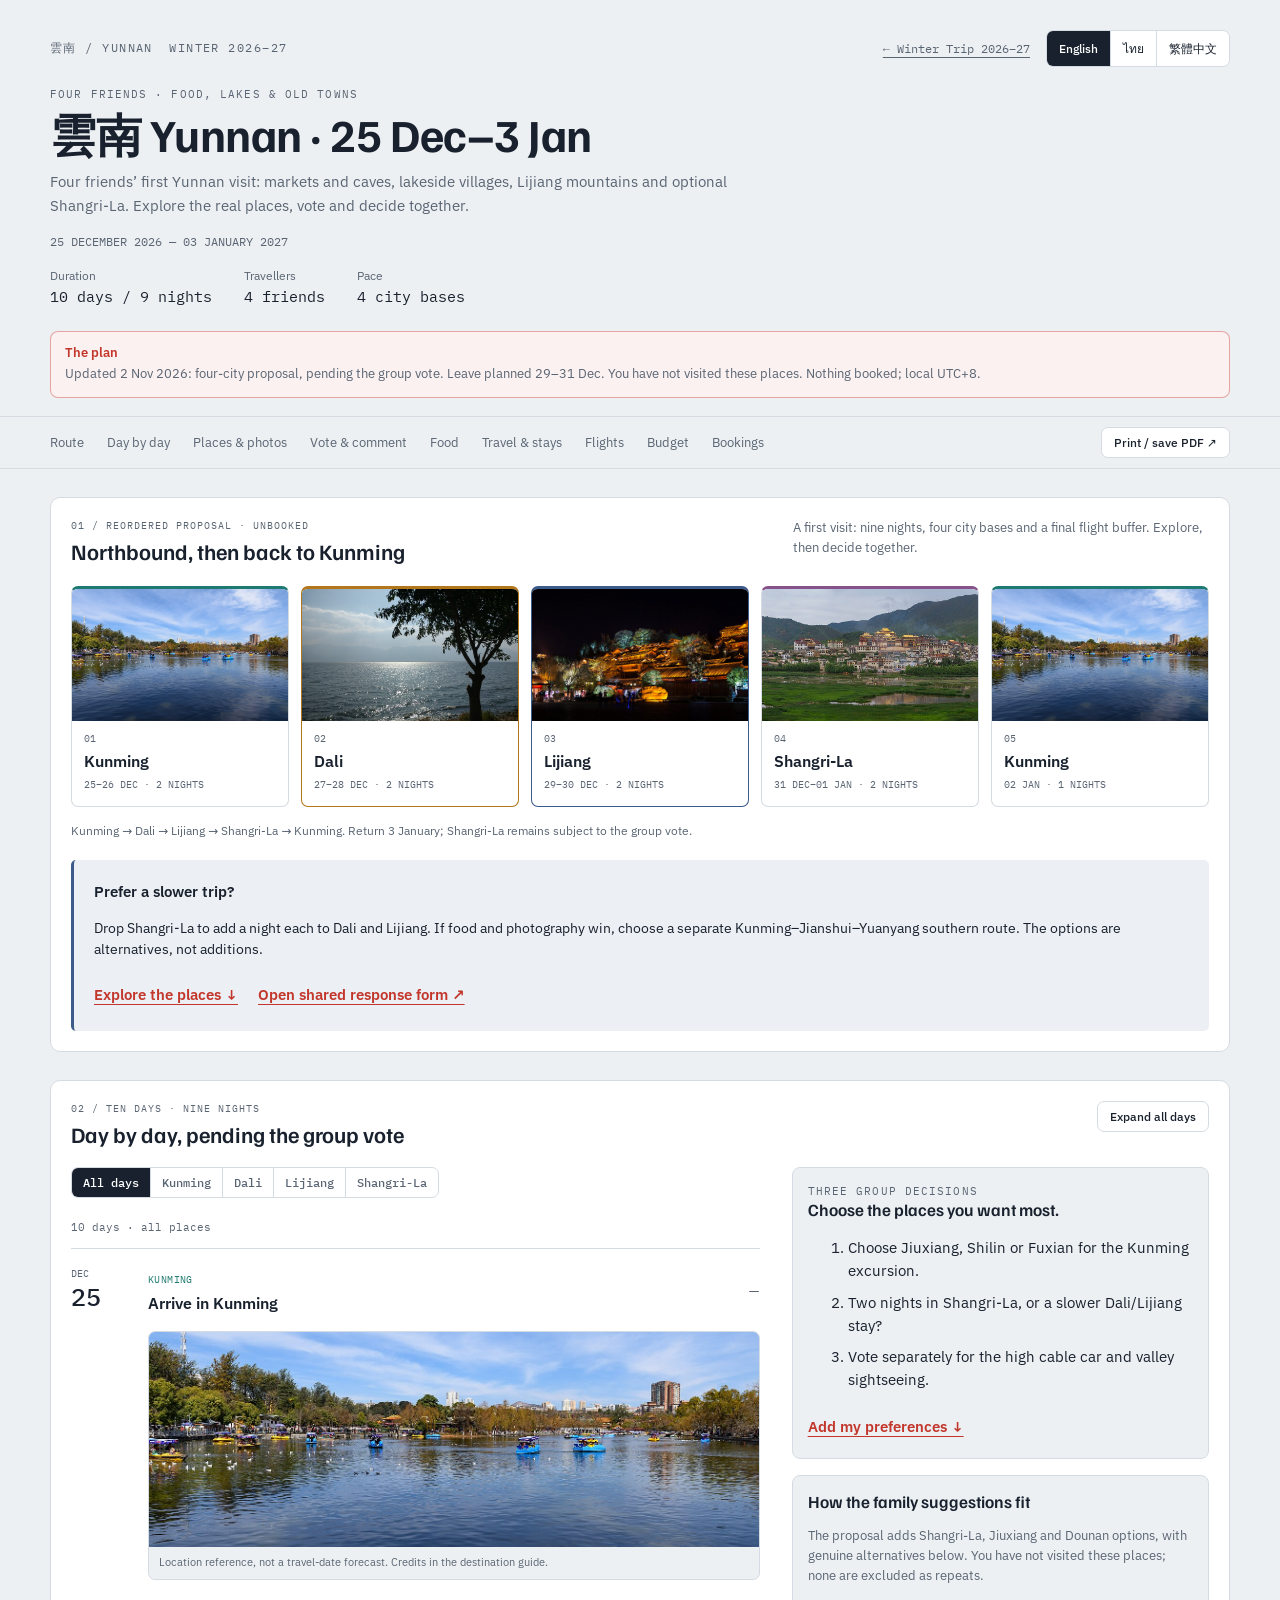
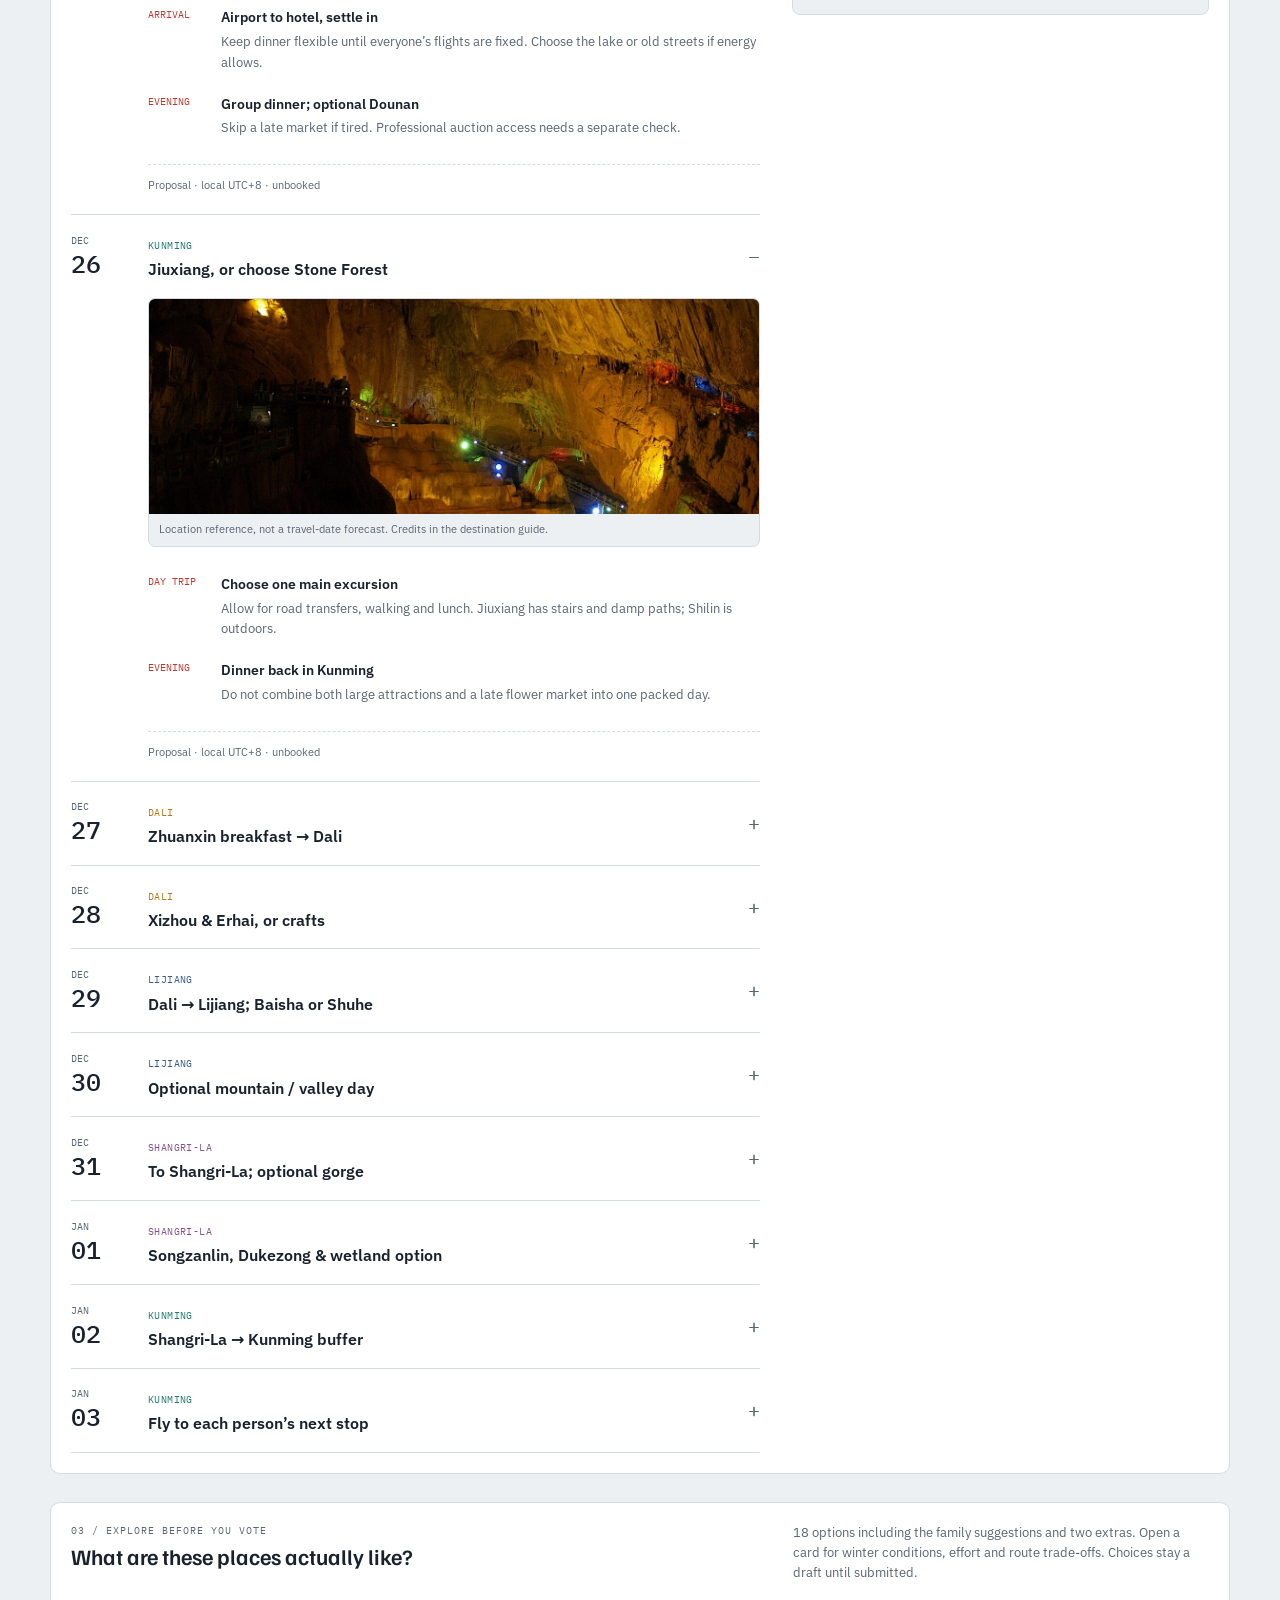
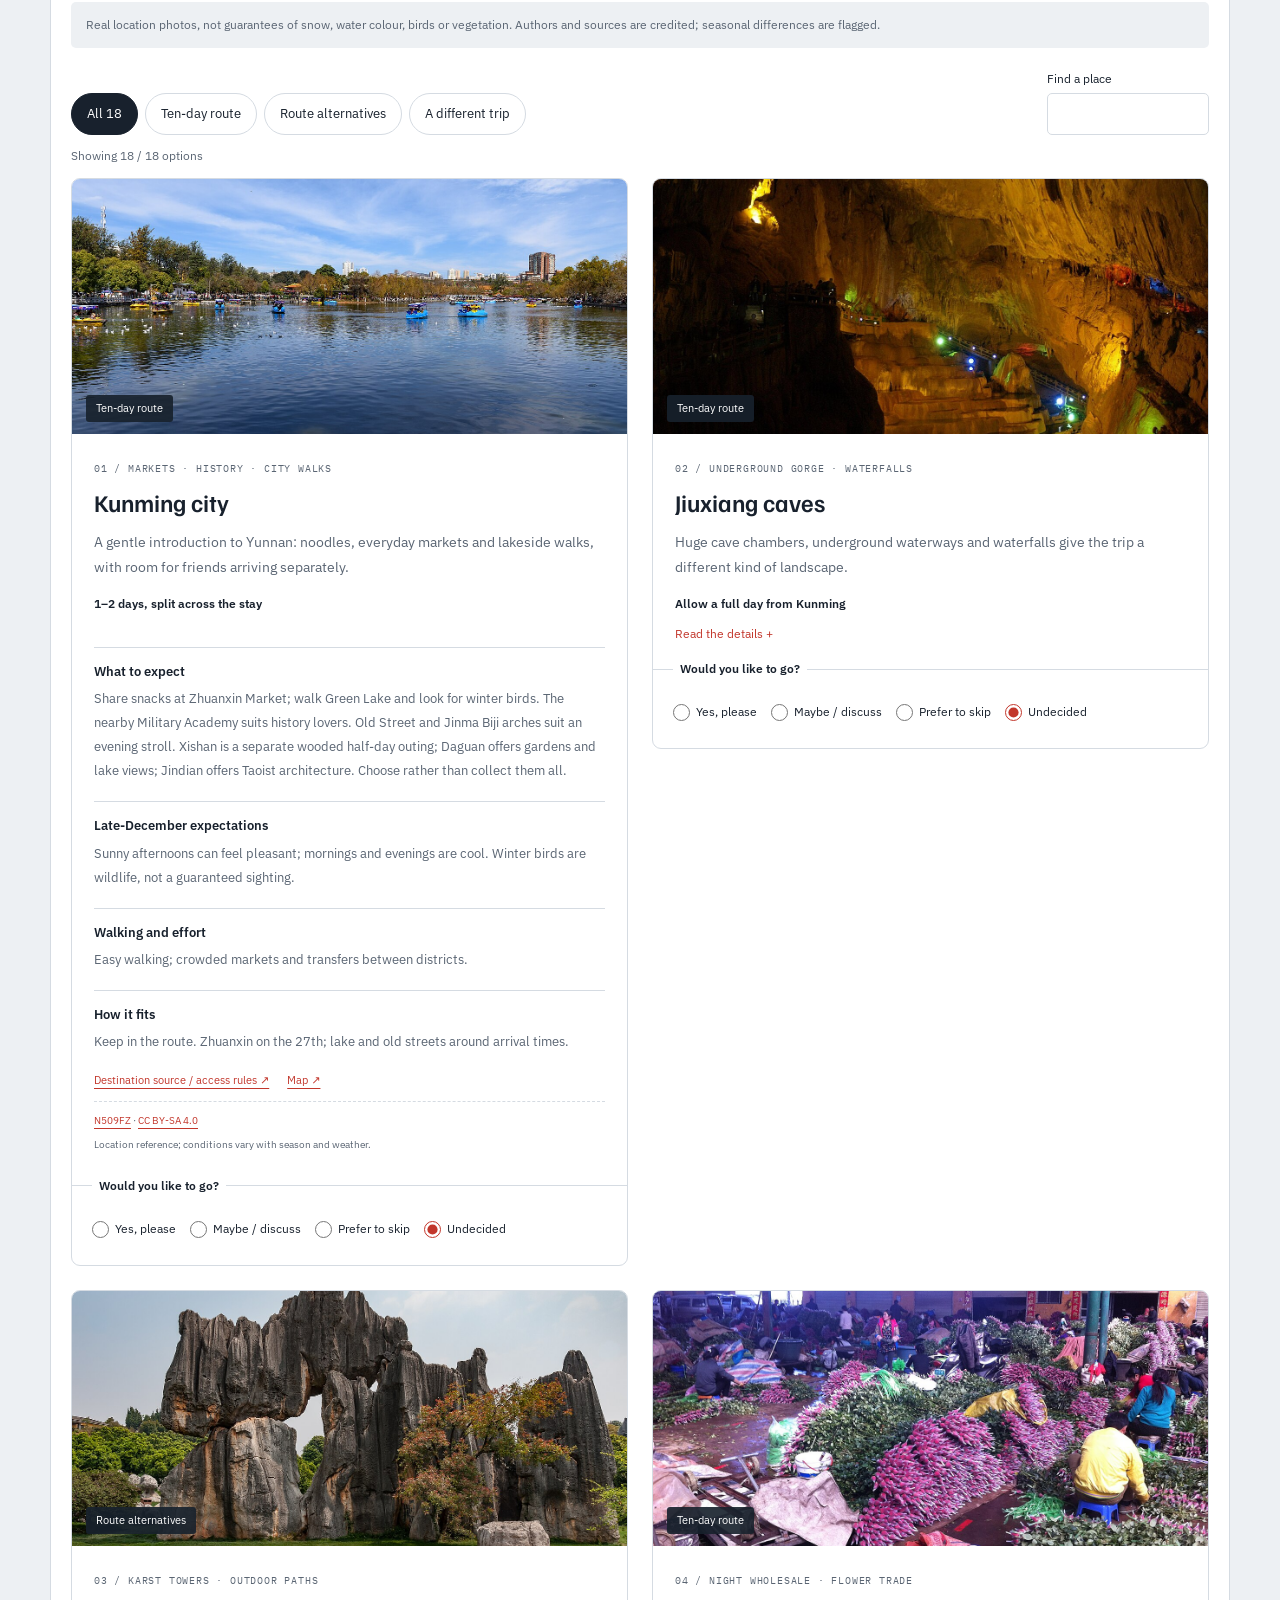
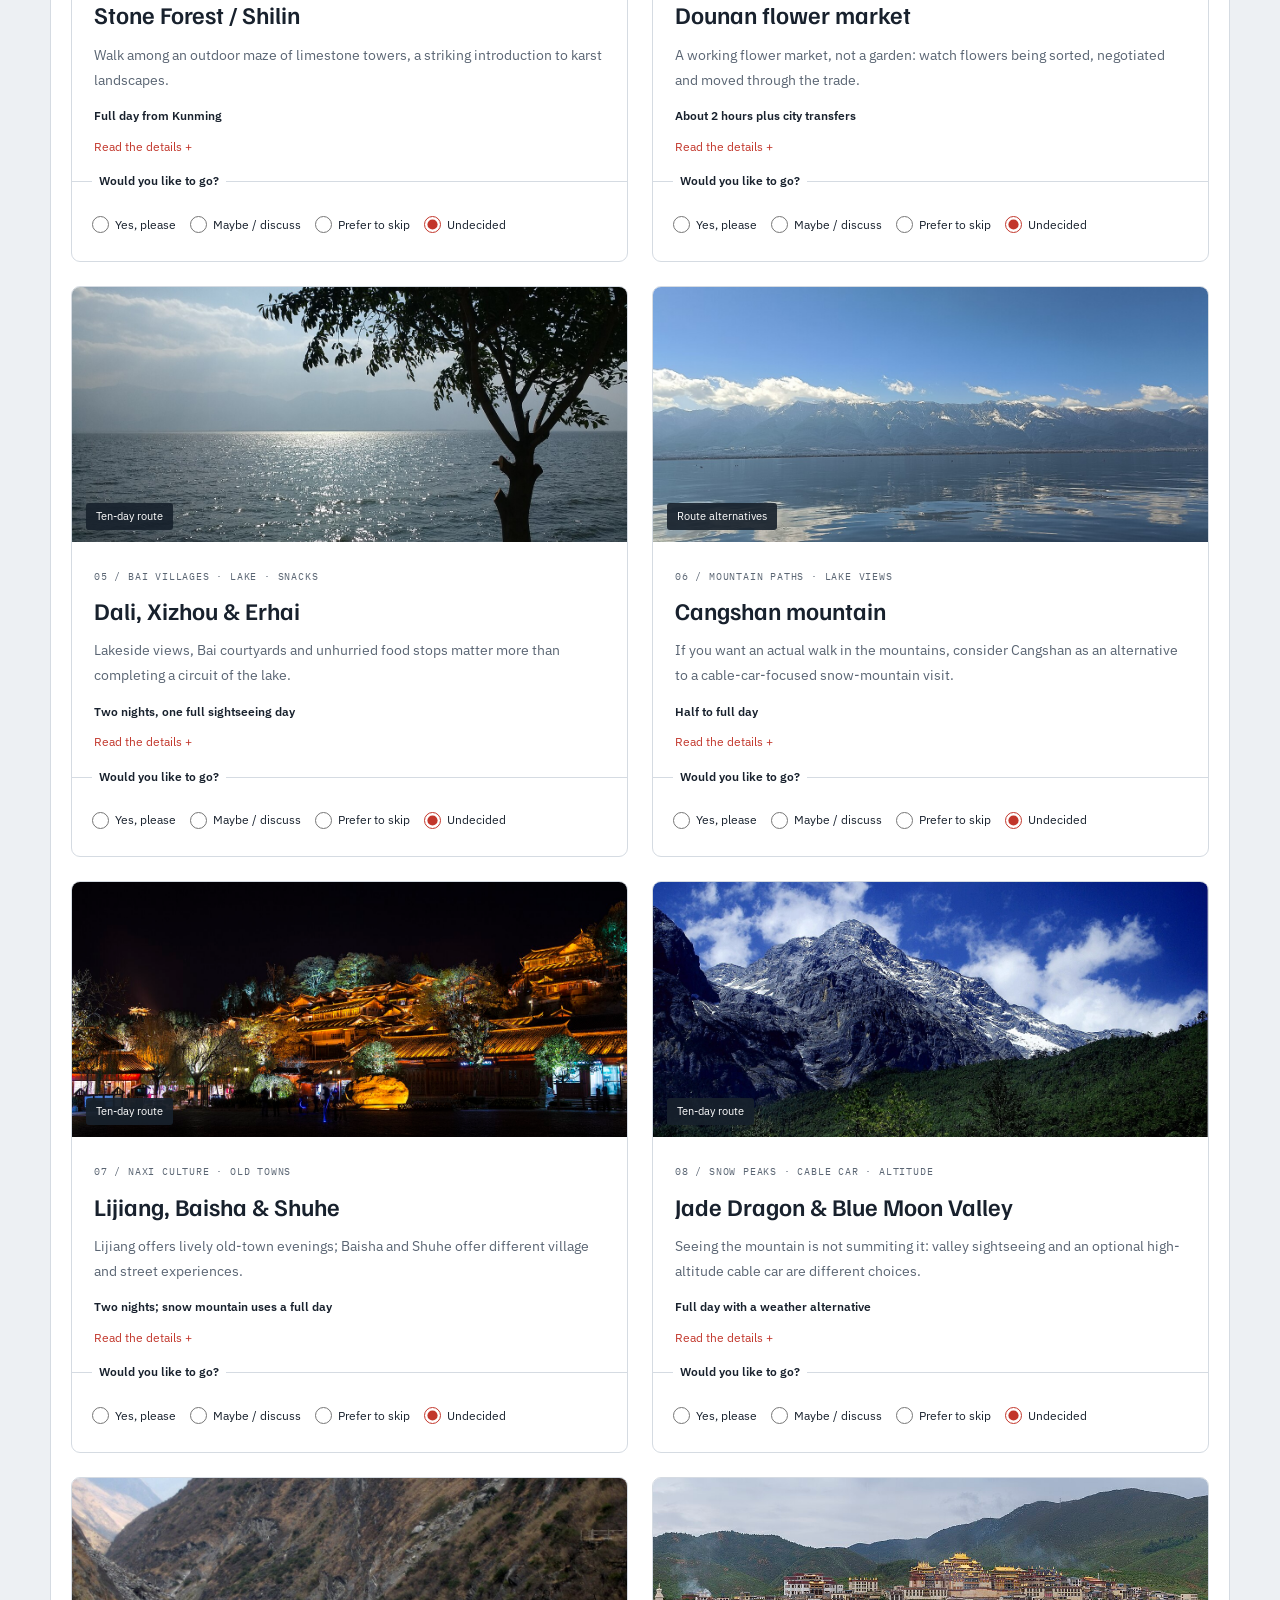
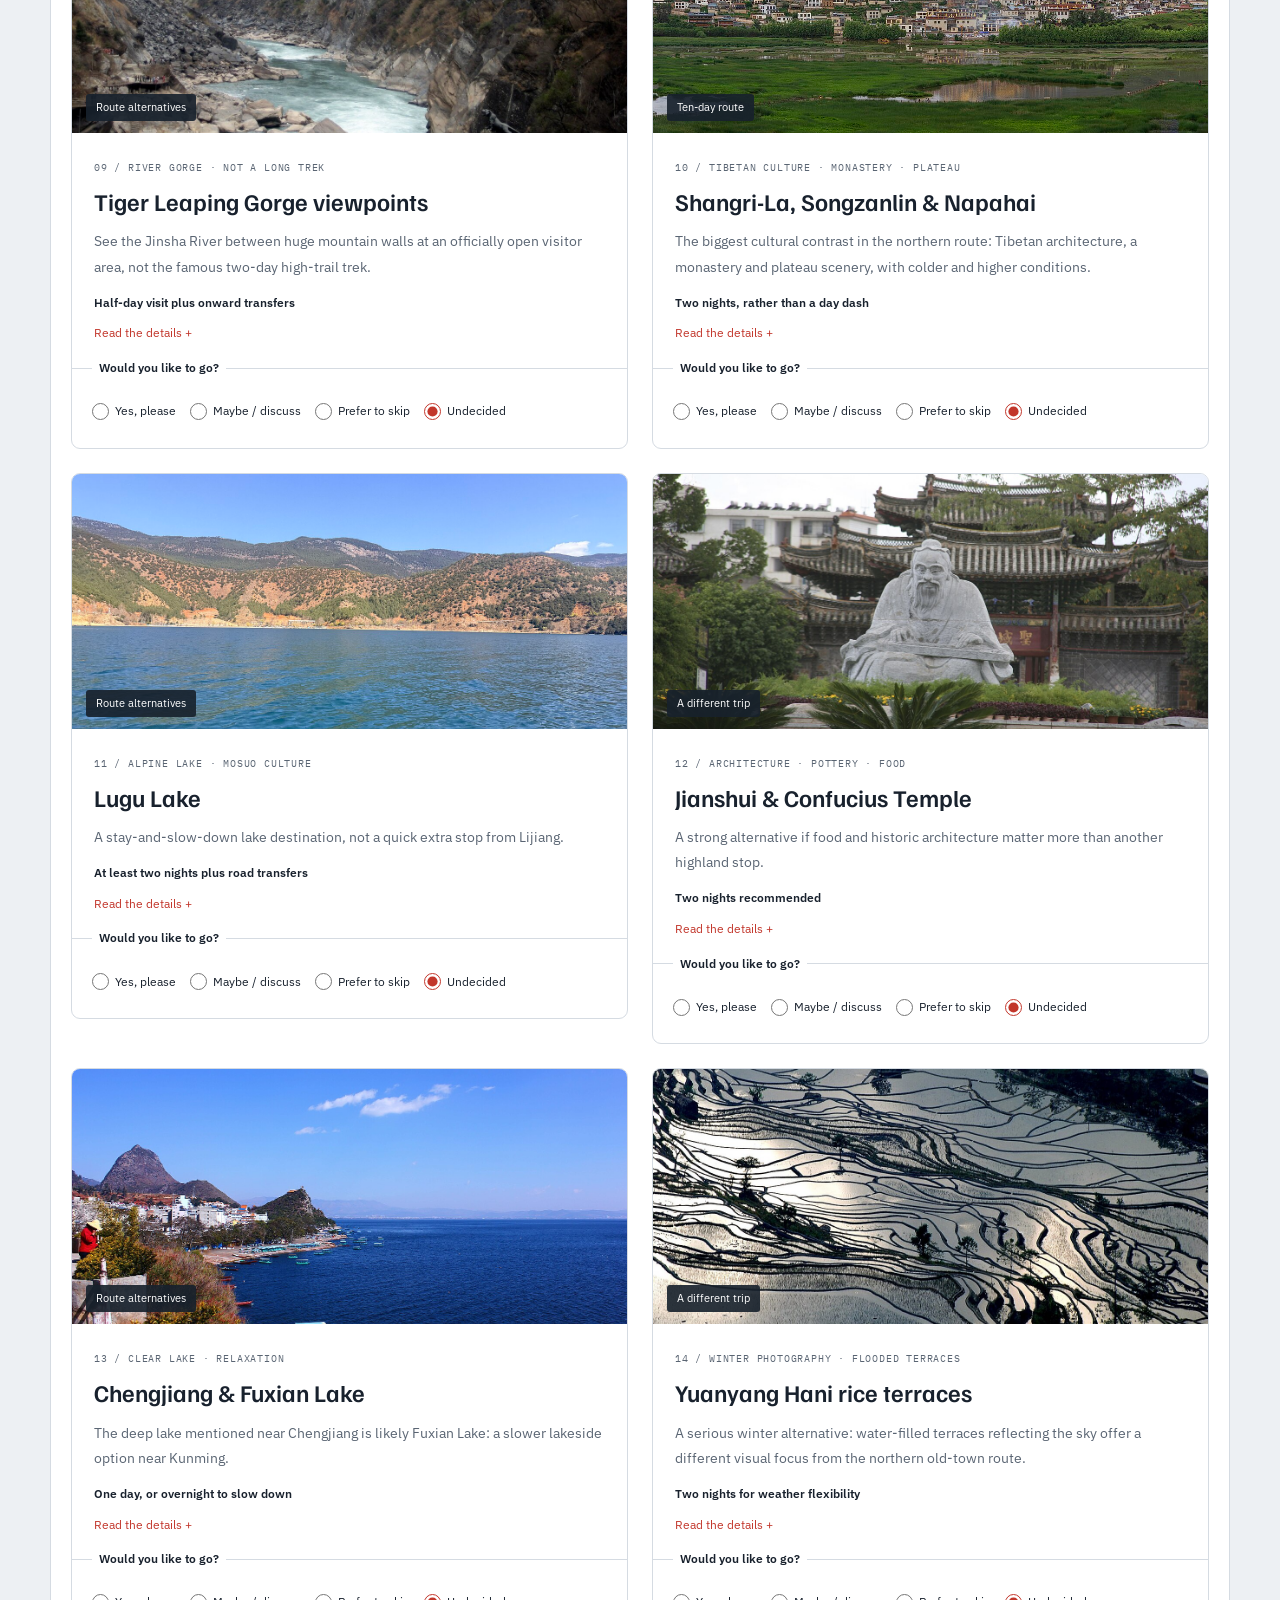
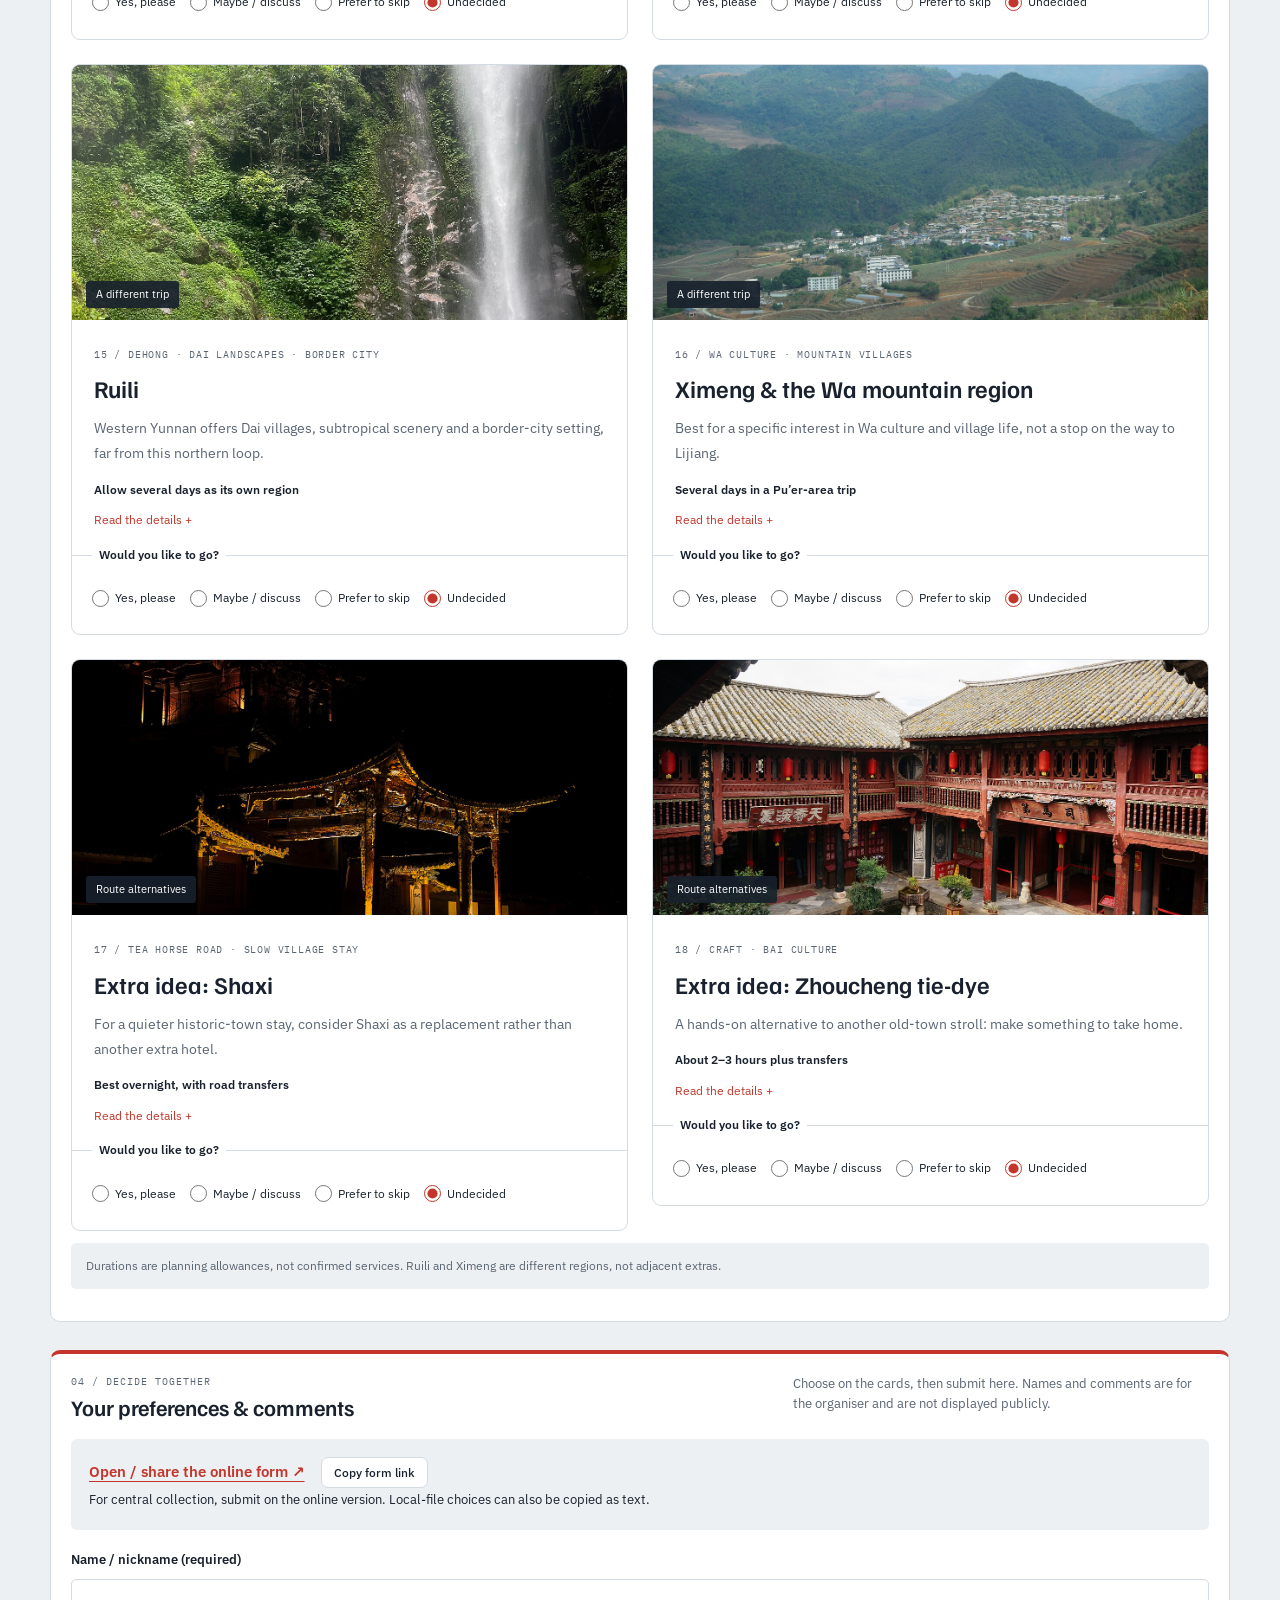
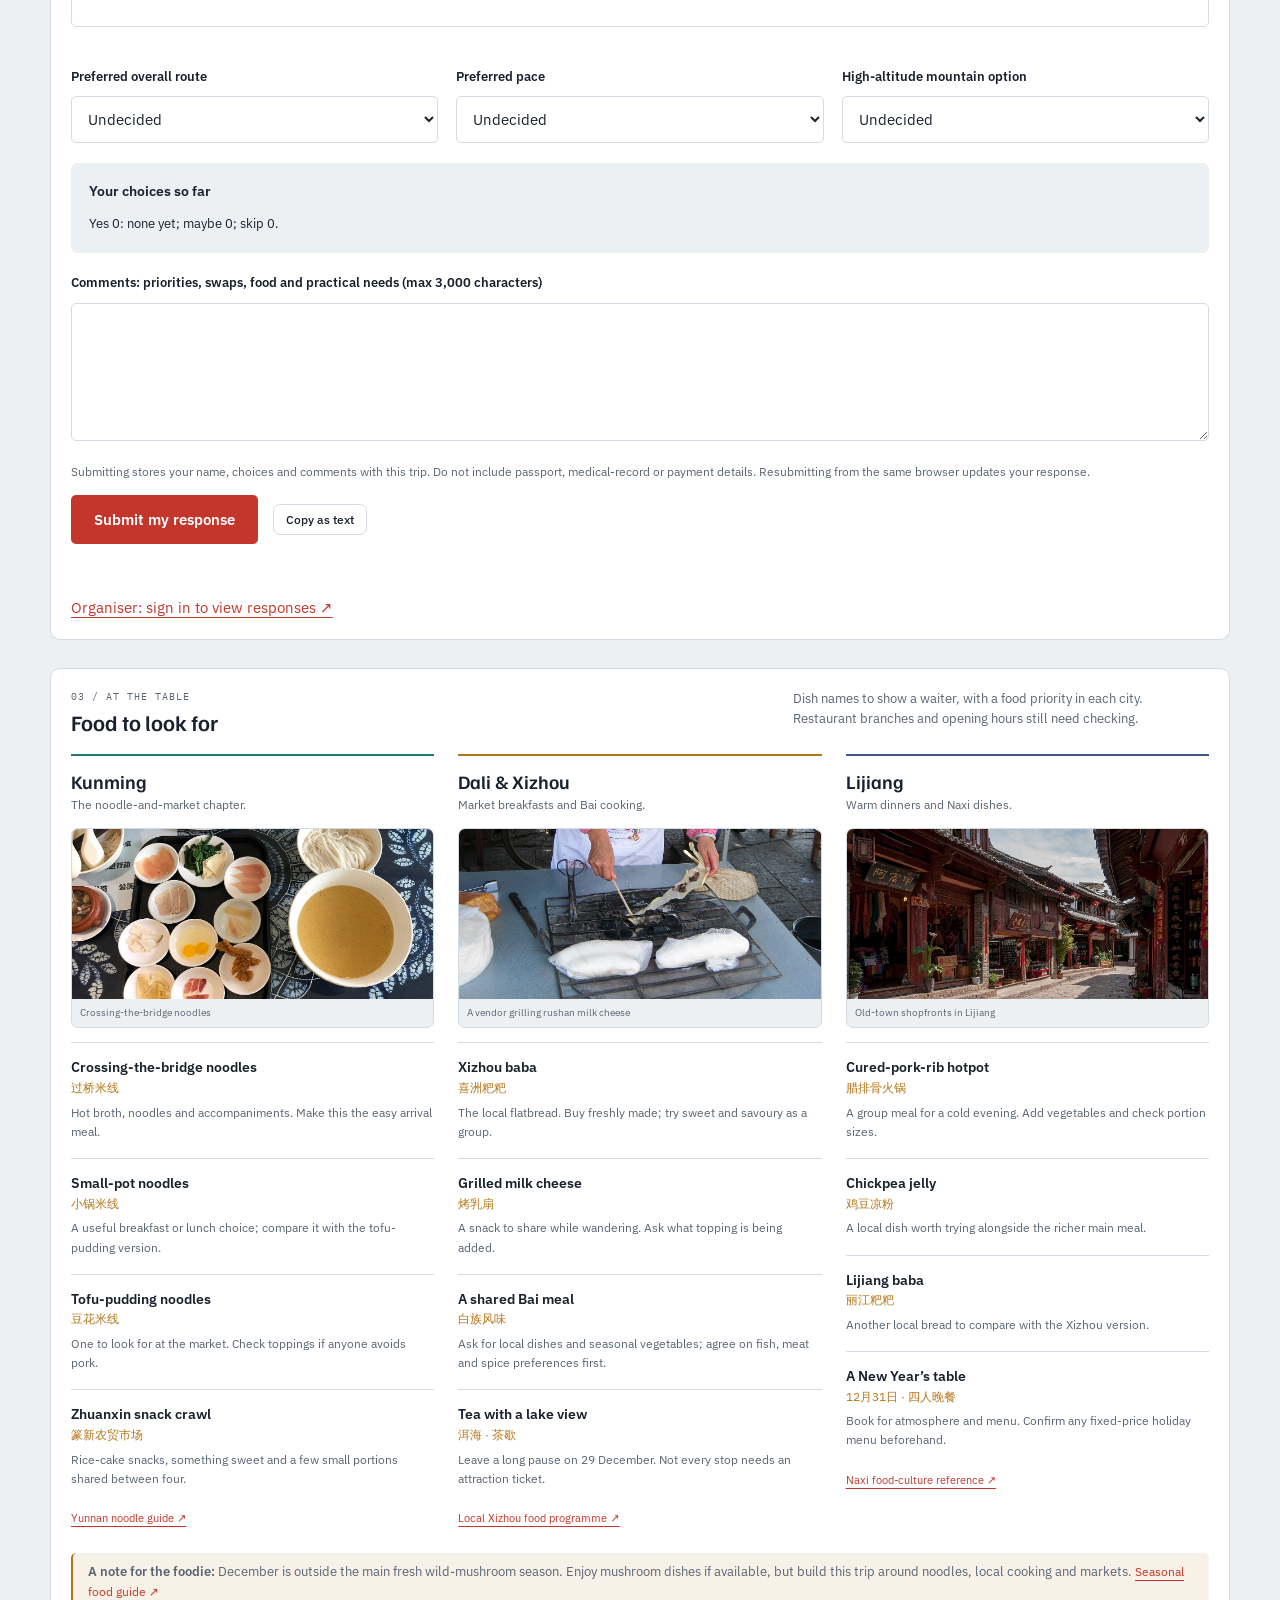
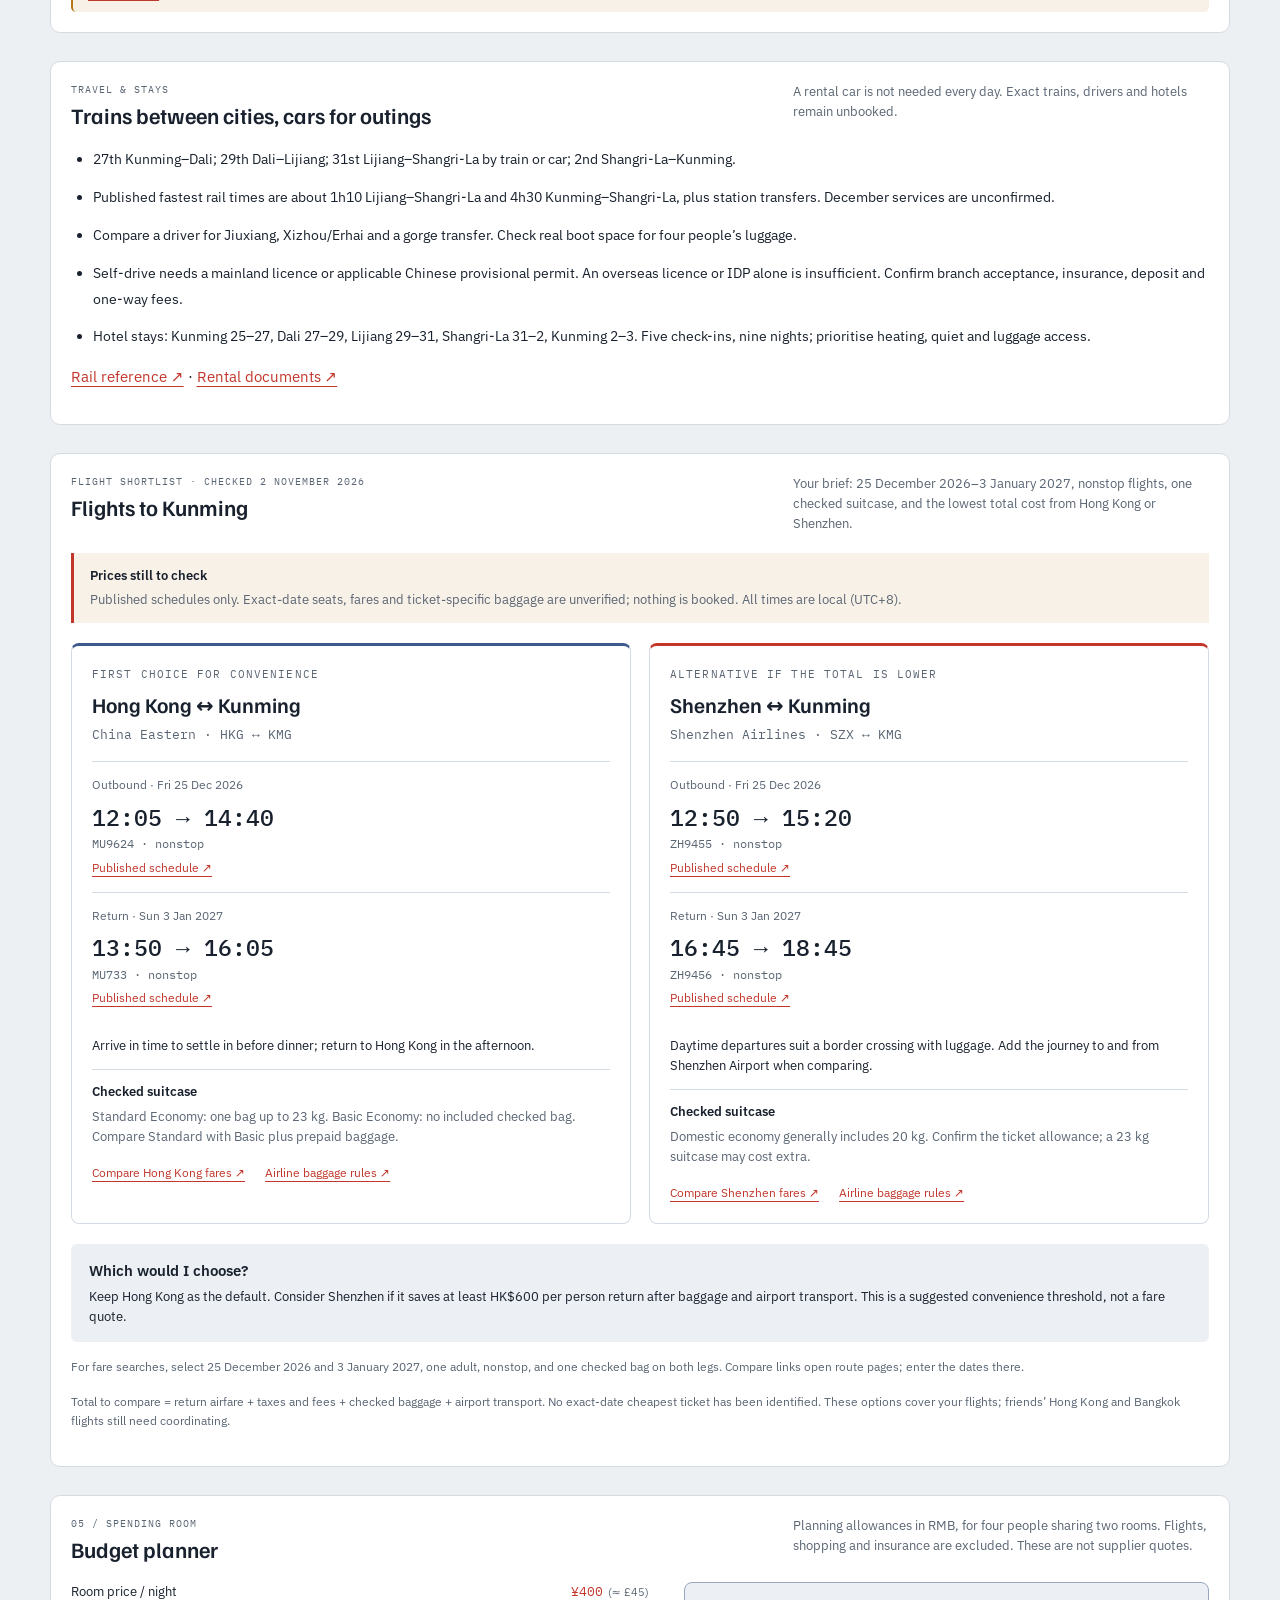
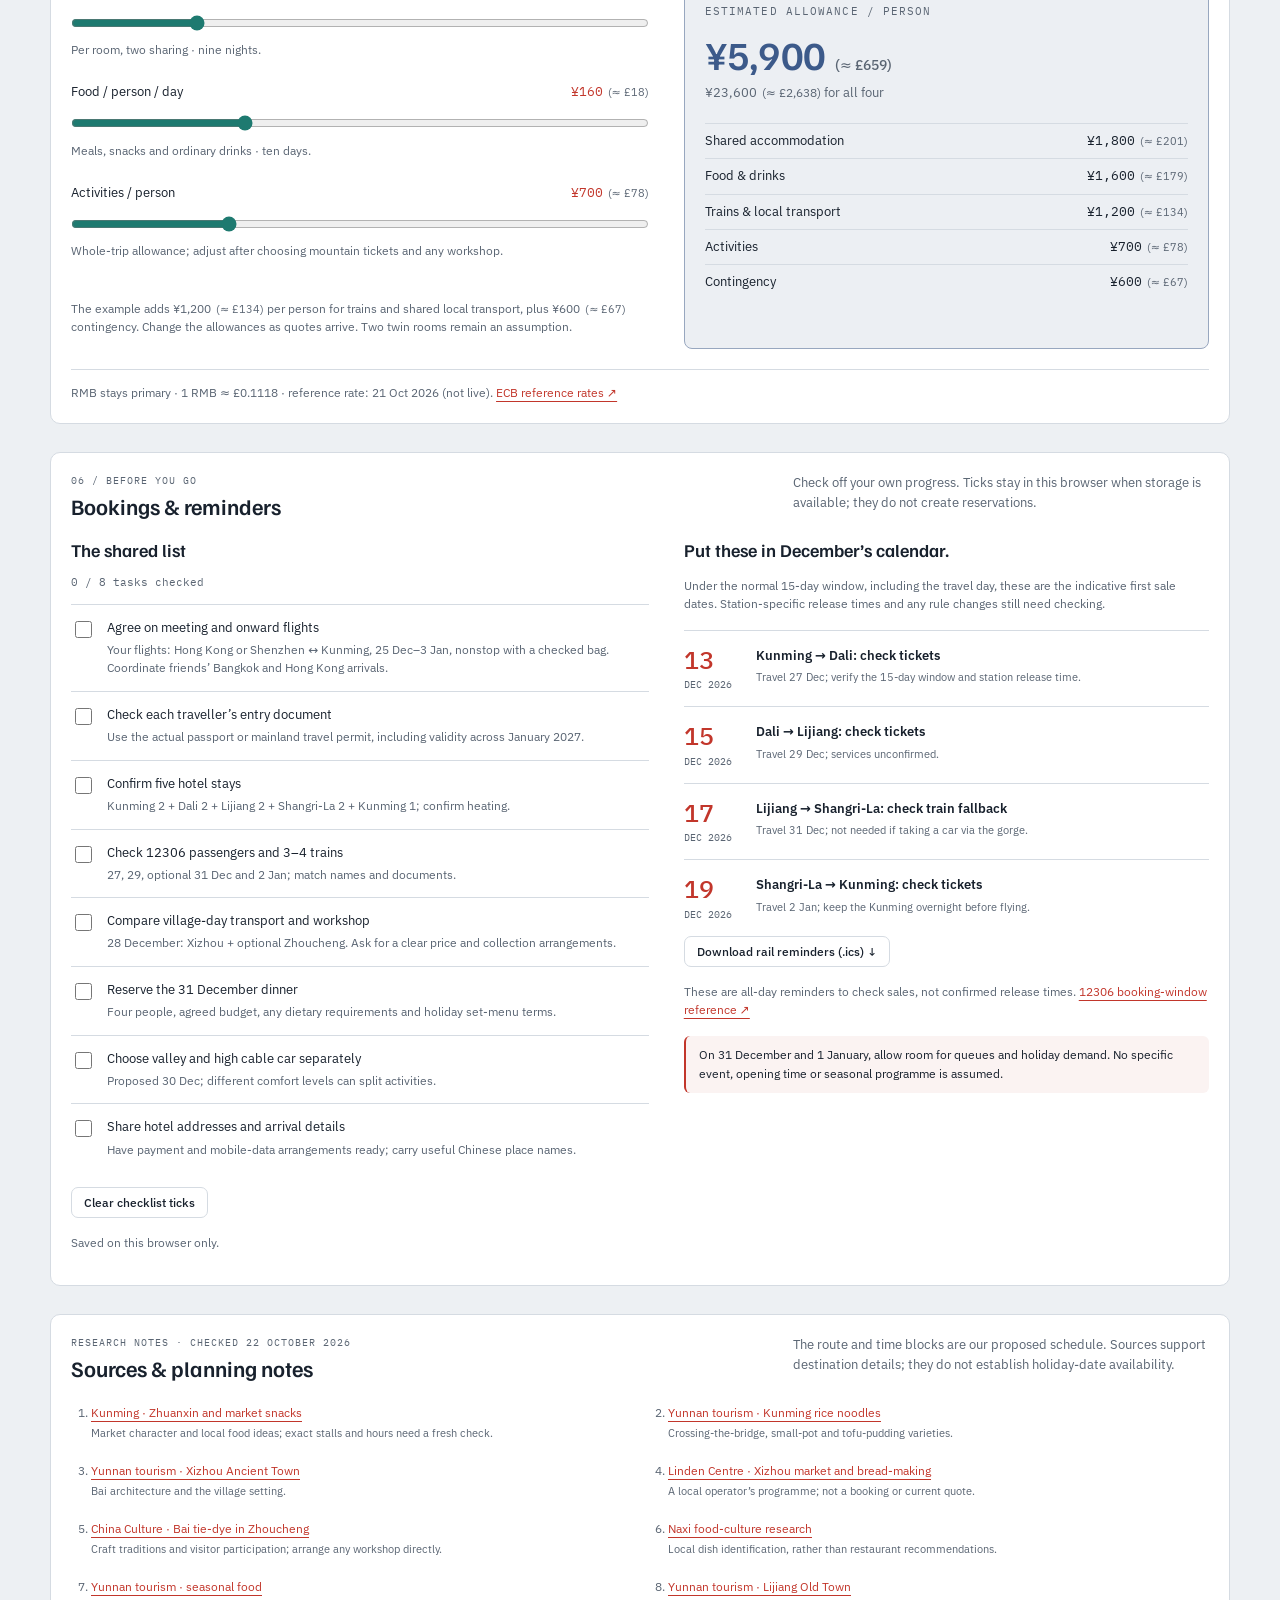
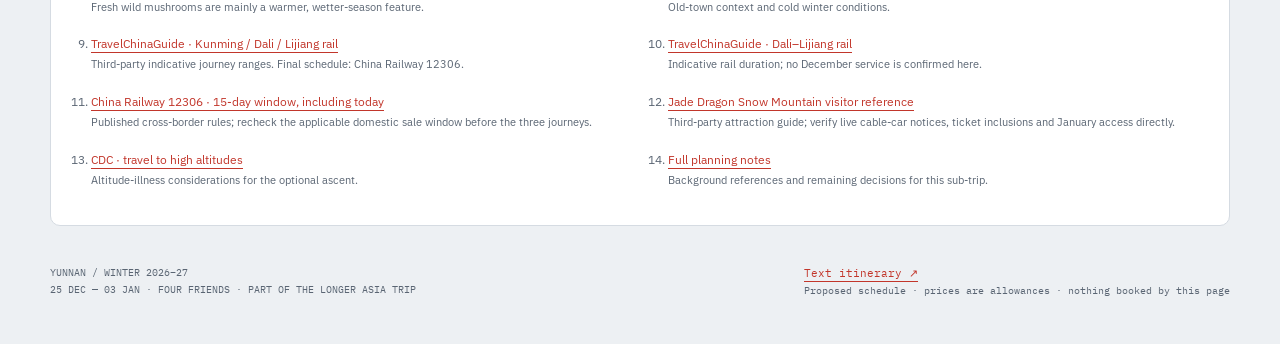
==== commit 20577a4d: "Refactor code structure for improved readability and maintainability" ====
--- a/China Sub-trip/index.html
+++ b/China Sub-trip/index.html
@@ -17,6 +17,7 @@
 @media print{body{background:white;font-size:11px}.wrap{width:100%;max-width:none}nav,.timeline-tools,.small-button,.budget-controls,.no-print,.route-art{display:none!important}.hero{display:block;padding:20px 0}.hero h1{font-size:44px}.hero .intro{font-size:13px}.topline{padding:5px 0}.hero-facts{margin-top:15px}section{padding:24px 0}.timeline-layout{display:block}.aside{position:static;display:block;margin-top:20px}.aside-block{display:inline-block;width:45%;vertical-align:top;margin-right:4%}.day{break-inside:avoid}.day summary{padding:14px 0}.day-body{padding-bottom:15px}.day-heading h3{font-size:15px}.slots p{font-size:11px}.food-grid{gap:20px}.budget-layout{display:block}.budget-total{background:#eef1eb!important;color:var(--ink);padding:15px;print-color-adjust:exact}.budget-total .eyebrow,.budget-total .group-total{color:var(--muted)}.budget-total dl div{border-color:var(--line)}.budget-total .amount{font-size:36px}.source-list{grid-template-columns:1fr 1fr}a{color:inherit}footer{padding:15px 0}.section-head h2{font-size:27px}.checklist input{width:12px;height:12px}}
 </style>
 <link rel="stylesheet" href="trip-theme.css">
+<link rel="stylesheet" href="trip-options.css">
 </head>
 <body>
 <a href="#timeline" style="position:absolute;left:-10000px" onfocus="this.style.left='16px'" onblur="this.style.left='-10000px'">Skip to itinerary</a>
@@ -33,7 +34,7 @@
   </div>
   <div class="notice"><strong>The plan</strong><p>Yunnan chosen. Leave planned for 29–31 December. All times below are suggested local times (China / Hong Kong, UTC+8); flights, trains, hotels and tours are still to book.</p></div>
 </header>
-<nav aria-label="Itinerary sections"><div class="wrap nav-inner"><div class="nav-links"><a href="#route">Route</a><a href="#timeline">Day by day</a><a href="#food">Food</a><a href="#travel">Travel &amp; stays</a><a href="#budget">Budget</a><a href="#bookings">Bookings</a></div><button class="small-button" id="print-button" type="button">Print / save PDF ↗</button></div></nav>
+<nav aria-label="Itinerary sections"><div class="wrap nav-inner"><div class="nav-links"><a href="#route">Route</a><a href="#timeline">Day by day</a><a href="#food">Food</a><a href="#travel">Travel &amp; stays</a><a href="#flights">Flights</a><a href="#budget">Budget</a><a href="#bookings">Bookings</a></div><button class="small-button" id="print-button" type="button">Print / save PDF ↗</button></div></nav>
 <main class="wrap">
 <noscript><p class="no-js">The complete itinerary is shown below. Enable JavaScript for city filters, the adjustable budget and saved checkboxes.</p></noscript>
 <section id="route" aria-labelledby="route-heading">
@@ -142,6 +143,35 @@
   <p class="logistics-note">No exact December train service or fare is confirmed. <a href="#source-rail">Kunming route reference</a> · <a href="#source-dali-rail">Dali–Lijiang reference</a> · <a href="https://www.12306.cn/en/index.html" target="_blank" rel="noopener noreferrer">Check China Railway 12306 ↗</a></p>
   <div class="stay-grid"><div><h3>Kunming · 2 nights + 1 night</h3><p>Start centrally, around Green Lake or the old streets. Choose the final night’s location from the real flight times, rather than automatically returning to the same hotel.</p></div><div><h3>Dali · 3 nights in one place</h3><p>Stay near the old town for convenient meals and day outings. A remote lakeside hotel can be lovely, but changes the transfer plan and access to dinner.</p></div><div><h3>Lijiang · 3 quiet nights</h3><p>Prioritise heating, a quiet room and a clear pickup point. Get the hotel’s Chinese address and directions before arriving with luggage.</p></div></div>
 </section>
+<section id="flights" aria-labelledby="flights-heading">
+  <div class="section-head"><div><div class="eyebrow">Flight shortlist · checked 2 November 2026</div><h2 id="flights-heading">Flights to Kunming</h2></div><p>Your brief: 25 December 2026–3 January 2027, nonstop flights, one checked suitcase, and the lowest total cost from Hong Kong or Shenzhen.</p></div>
+  <div class="flight-status"><strong>Prices still to check</strong><p>Published schedules only. Exact-date seats, fares and ticket-specific baggage are unverified; nothing is booked. All times are local (UTC+8).</p></div>
+  <div class="flight-options">
+    <article class="flight-option" aria-labelledby="flight-hkg-heading">
+      <div class="eyebrow">First choice for convenience</div><h3 id="flight-hkg-heading">Hong Kong ↔ Kunming</h3><p class="flight-airline">China Eastern · HKG ↔ KMG</p>
+      <dl class="flight-legs">
+        <div><dt>Outbound · Fri 25 Dec 2026</dt><dd><strong>12:05 → 14:40</strong><span>MU9624 · nonstop</span><a href="https://www.flight.info/MU9624" target="_blank" rel="noopener noreferrer">Published schedule ↗</a></dd></div>
+        <div><dt>Return · Sun 3 Jan 2027</dt><dd><strong>13:50 → 16:05</strong><span>MU733 · nonstop</span><a href="https://www.flight.info/MU733" target="_blank" rel="noopener noreferrer">Published schedule ↗</a></dd></div>
+      </dl>
+      <p>Arrive in time to settle in before dinner; return to Hong Kong in the afternoon.</p>
+      <p class="flight-baggage"><strong>Checked suitcase</strong><span>Standard Economy: one bag up to 23 kg. Basic Economy: no included checked bag. Compare Standard with Basic plus prepaid baggage.</span></p>
+      <div class="flight-links"><a href="https://www.trip.com/flights/hong-kong-to-kunming/airfares-hkg-kmg/" target="_blank" rel="noopener noreferrer">Compare Hong Kong fares ↗</a><a href="https://global.ceair.com/global/en_USD/Announcement/BaggageService/FreeBaggageAllowanceandSpecifications/" target="_blank" rel="noopener noreferrer">Airline baggage rules ↗</a></div>
+    </article>
+    <article class="flight-option" aria-labelledby="flight-szx-heading">
+      <div class="eyebrow">Alternative if the total is lower</div><h3 id="flight-szx-heading">Shenzhen ↔ Kunming</h3><p class="flight-airline">Shenzhen Airlines · SZX ↔ KMG</p>
+      <dl class="flight-legs">
+        <div><dt>Outbound · Fri 25 Dec 2026</dt><dd><strong>12:50 → 15:20</strong><span>ZH9455 · nonstop</span><a href="https://www.flight.info/ZH9455" target="_blank" rel="noopener noreferrer">Published schedule ↗</a></dd></div>
+        <div><dt>Return · Sun 3 Jan 2027</dt><dd><strong>16:45 → 18:45</strong><span>ZH9456 · nonstop</span><a href="https://www.flight.info/ZH9456" target="_blank" rel="noopener noreferrer">Published schedule ↗</a></dd></div>
+      </dl>
+      <p>Daytime departures suit a border crossing with luggage. Add the journey to and from Shenzhen Airport when comparing.</p>
+      <p class="flight-baggage"><strong>Checked suitcase</strong><span>Domestic economy generally includes 20 kg. Confirm the ticket allowance; a 23 kg suitcase may cost extra.</span></p>
+      <div class="flight-links"><a href="https://www.trip.com/flights/shenzhen-to-kunming/airfares-szx-kmg/" target="_blank" rel="noopener noreferrer">Compare Shenzhen fares ↗</a><a href="https://globalpage.shenzhenair.com/zhair/cms/static/pages/wcm/static-footer/GeneralConditionsOfCarriage/baggagetransportationrules_en?language_id=102" target="_blank" rel="noopener noreferrer">Airline baggage rules ↗</a></div>
+    </article>
+  </div>
+  <div class="flight-decision"><h3>Which would I choose?</h3><p>Keep Hong Kong as the default. Consider Shenzhen if it saves at least HK$600 per person return after baggage and airport transport. This is a suggested convenience threshold, not a fare quote.</p></div>
+  <p class="logistics-note">For fare searches, select 25 December 2026 and 3 January 2027, one adult, nonstop, and one checked bag on both legs. Compare links open route pages; enter the dates there.</p>
+  <p class="logistics-note">Total to compare = return airfare + taxes and fees + checked baggage + airport transport. No exact-date cheapest ticket has been identified. These options cover your flights; friends’ Hong Kong and Bangkok flights still need coordinating.</p>
+</section>
 <section id="budget" aria-labelledby="budget-heading">
   <div class="section-head"><div><div class="eyebrow">05 / Spending room</div><h2 id="budget-heading">Budget planner</h2></div><p>Planning allowances in RMB, for four people sharing two rooms. Flights, shopping and insurance are excluded. These are not supplier quotes.</p></div>
   <div class="budget-layout">
@@ -159,7 +189,7 @@
   <div class="section-head"><div><div class="eyebrow">06 / Before you go</div><h2 id="bookings-heading">Bookings &amp; reminders</h2></div><p>Check off your own progress. Ticks stay in this browser when storage is available; they do not create reservations.</p></div>
   <div class="booking-layout">
     <div><h3>The shared list</h3><p id="check-status" role="status">0 / 8 tasks checked</p><ul class="checklist">
-      <li><label><input type="checkbox" data-task="flights"><span>Agree on meeting and onward flights<small>Hong Kong and Bangkok → KMG. Your own starting city and 3 January destination still need choosing.</small></span></label></li>
+      <li><label><input type="checkbox" data-task="flights"><span>Agree on meeting and onward flights<small>Your flights: Hong Kong or Shenzhen ↔ Kunming, 25 Dec–3 Jan, nonstop with a checked bag. Coordinate friends’ Bangkok and Hong Kong arrivals.</small></span></label></li>
       <li><label><input type="checkbox" data-task="documents"><span>Check each traveller’s entry document<small>Use the actual passport or mainland travel permit, including validity across January 2027.</small></span></label></li>
       <li><label><input type="checkbox" data-task="rooms"><span>Book four hotel stays<small>Kunming 25–27 Dec · Dali 27–30 Dec · Lijiang 30 Dec–2 Jan · Kunming 2–3 Jan. Confirm room heating.</small></span></label></li>
       <li><label><input type="checkbox" data-task="rail"><span>Verify 12306 passengers &amp; book three trains<small>Names and travel documents must match; check exact station names and sale times.</small></span></label></li>
@@ -200,6 +230,9 @@
 </main>
 <footer class="wrap"><p>YUNNAN / WINTER 2026–27<br>25 DEC — 03 JAN · FOUR FRIENDS · PART OF THE LONGER ASIA TRIP</p><p><a href="Yunnan-itinerary.md">Text itinerary ↗</a><br>Proposed schedule · prices are allowances · nothing booked by this page</p></footer>
 <script src="translations.js"></script>
+<script src="destinations-data.js"></script>
+<script src="photo-credits-data.js"></script>
+<script src="trip-options.js"></script>
 <script>
 (function(){
   'use strict';
@@ -220,7 +253,7 @@
     filters.forEach(button=>button.setAttribute('aria-pressed',String(button.dataset.filter===filter)));
     days.forEach(day=>{day.hidden=filter!=='all'&&day.dataset.city!==filter;});
     const count=days.filter(day=>!day.hidden).length;
-    const label=filter==='all'?t('all places'):t('{city} overnight / departure days',{city:t(filter.charAt(0).toUpperCase()+filter.slice(1))});
+    const label=filter==='all'?t('all places'):t('{city} overnight / departure days',{city:window.YunnanCityLabel(filter)});
     visibleCount.textContent=t('{count} days · {label}',{count,label});
     updateExpandLabel();
   }
@@ -270,18 +303,18 @@
     const hotel=Number(room.value)*9/2;
     const meals=Number(food.value)*10;
     const activities=Number(activity.value);
-    const total=hotel+meals+activities+800+400;
+    const total=hotel+meals+activities+1200+600;
     renderMoney('room-output',Number(room.value));
     renderMoney('food-output',Number(food.value));
     renderMoney('activity-output',activities);
     renderMoney('hotel-total',hotel);
     renderMoney('food-total',meals);
-    renderMoney('transport-total',800);
+    renderMoney('transport-total',1200);
     renderMoney('activity-total',activities);
-    renderMoney('contingency-total',400);
+    renderMoney('contingency-total',600);
     renderMoney('person-total',total);
     renderMoneyTemplate(document.getElementById('group-total'),'{amount} for all four',{amount:total*4});
-    renderMoneyTemplate(document.querySelector('.budget-foot'),'The example adds {transport} per person for trains and shared local transport, plus {contingency} contingency. Change the allowances as quotes arrive. Two twin rooms remain an assumption.',{transport:800,contingency:400});
+    renderMoneyTemplate(document.querySelector('.budget-foot'),'The example adds {transport} per person for trains and shared local transport, plus {contingency} contingency. Change the allowances as quotes arrive. Two twin rooms remain an assumption.',{transport:1200,contingency:600});
     const date=new Intl.DateTimeFormat(i18n.locale,{dateStyle:'medium',calendar:'gregory',timeZone:'UTC'}).format(new Date(exchange.date+'T00:00:00Z'));
     document.getElementById('exchange-note').textContent=t('RMB stays primary · 1 RMB ≈ {rate} · reference rate: {date} (not live).',{rate:convertedMoney(1,4),date});
   }
@@ -305,11 +338,7 @@
   tasks.forEach(input=>input.addEventListener('change',()=>updateTasks(true)));
   document.getElementById('reset-checklist').addEventListener('click',()=>{tasks.forEach(input=>{input.checked=false;});updateTasks(true);});
   function buildCalendar(){
-    const events=[
-      ['20261213','20261214','Kunming to Dali: check train ticket release','Travel on 27 December 2026. Indicative 15-day window including travel day. Verify the station-specific sale time and current 12306 rules.'],
-      ['20261216','20261217','Dali to Lijiang: check train ticket release','Travel on 30 December 2026. Indicative 15-day window including travel day. Verify the station-specific sale time and current 12306 rules.'],
-      ['20261219','20261220','Lijiang to Kunming: check train ticket release','Travel on 2 January 2027. Indicative 15-day window including travel day. Verify the station-specific sale time and current 12306 rules.']
-    ];
+    const events=window.YunnanRouteEvents.map(e=>[e[0],e[1],e[2][i18n.language]||e[2].en,e[3][i18n.language]||e[3].en]);
     const escape=value=>value.replace(/\\/g,'\\\\').replace(/\n/g,'\\n').replace(/,/g,'\\,').replace(/;/g,'\\;');
     const stamp=new Date().toISOString().replace(/[-:]/g,'').replace(/\.\d{3}/,'');
     const lines=['BEGIN:VCALENDAR','VERSION:2.0','PRODID:-//Yunnan Winter Trip//Rail Reminders//EN','CALSCALE:GREGORIAN'];
--- a/China Sub-trip/trip-theme.css
+++ b/China Sub-trip/trip-theme.css
@@ -102,8 +102,11 @@
 html:lang(th) .ov-segment,html:lang(th) .ov-focus{line-height:1.6}
 html:lang(th) .date-stamp{line-height:1.8}
 html:lang(th) .source-list,html:lang(th) .trip-photo figcaption{line-height:1.8}
+.nav-links{min-width:0}.flight-status{padding:13px 16px;border-left:3px solid var(--accent);background:var(--rust-pale);margin-bottom:20px;font-size:13px}.flight-status p{margin:4px 0 0;color:var(--muted)}
+.flight-options{display:grid;grid-template-columns:repeat(2,minmax(0,1fr));gap:18px}.flight-option{min-width:0;padding:20px;border:1px solid var(--line);border-top:3px solid var(--blue);border-radius:8px}.flight-option:nth-child(2){border-top-color:var(--accent)}.flight-option h3{font:600 21px/1.4 var(--display);margin:7px 0}.flight-airline{font:12px var(--mono);color:var(--muted);margin:0 0 18px}.flight-option>p{font-size:13px}.flight-legs{margin:0}.flight-legs>div{padding:14px 0;border-top:1px solid var(--line)}.flight-legs dt{font-size:12px;color:var(--muted)}.flight-legs dd{margin:5px 0 0}.flight-legs dd strong{display:block;font:500 23px/1.5 var(--mono);font-variant-numeric:tabular-nums}.flight-legs dd span{display:block;font:12px/1.7 var(--mono);color:var(--muted)}.flight-legs a,.flight-links a{font-size:12px}.flight-baggage{padding-top:12px;border-top:1px solid var(--line)}.flight-baggage strong,.flight-baggage span{display:block}.flight-baggage span{color:var(--muted);margin-top:5px}.flight-links{display:flex;flex-wrap:wrap;gap:10px 20px;margin-top:17px}.flight-decision{margin-top:20px;padding:15px 18px;background:var(--blue-pale);border-radius:6px}.flight-decision h3{font-size:15px;margin:0 0 5px}.flight-decision p{font-size:13px;margin:0}
 @media(max-width:900px){.timeline-layout{gap:24px;grid-template-columns:minmax(0,1.6fr) minmax(220px,1fr)}.day-body{padding-left:0}.trip-photo img{height:230px}.route-stop img{height:110px}.food-photo img{height:155px}}
 @media(max-width:700px){
+ .flight-options{grid-template-columns:minmax(0,1fr)}.flight-option{padding:16px}.flight-option h3{font-size:19px}.flight-legs dd strong{font-size:21px}
  header.wrap{padding-top:24px}.topline a{font-size:10px}.brand{font-size:10px}.hero{margin-top:16px}.hero h1{font-size:34px;letter-spacing:-.01em;margin-top:6px}.hero .intro{font-size:14px;line-height:1.65}.hero .date{font-size:11px}.hero-facts{gap:12px 24px}.hero-facts dd{font-size:13px}.hero-facts dt{font-size:11px}.notice{margin-top:18px}.notice p{font-size:12px}.notice strong{font-size:12px}
  .top-actions{width:100%;justify-content:space-between;gap:10px}.language-switch button{min-height:40px;padding:7px 13px}html:lang(th) .hero h1{font-size:30px}html:lang(th) .hero-facts{gap:12px 19px}html:lang(th) .day-heading h3{font-size:15px}html:lang(th) .date-stamp{font-size:9px}
  .nav-inner{padding:10px 0}.nav-links{gap:19px}.nav-links a{font-size:12px}main.wrap{padding-top:20px}main>section{padding:16px;margin-bottom:20px}.section-head{margin-bottom:17px}.section-head h2{font-size:21px}.section-head p{margin-top:10px;font-size:12px}
@@ -115,6 +118,7 @@
  .budget-layout,.booking-layout{grid-template-columns:minmax(0,1fr);gap:25px}.budget-total .amount{font-size:35px}.booking-layout h3{font-size:17px}.source-list{grid-template-columns:minmax(0,1fr);padding-left:16px;overflow-wrap:anywhere}.table-scroll{margin-right:-16px;padding-right:16px}.small-button{font-size:11px}.nav-inner>.small-button{display:none}
 }
 @media print{
+ .flight-options{gap:12px}.flight-option{padding:12px;break-inside:avoid}.flight-option h3{font-size:16px}.flight-option>p,.flight-decision p,.flight-status{font-size:11px}.flight-legs>div{padding:8px 0}.flight-legs dd strong{font-size:18px}.flight-status,.flight-decision{print-color-adjust:exact}
  .language-switch{display:none!important}
  :root{--bg:#fff;--surface:#fff;--ink:#18212D;--muted:#5A6573;--line:#D5DBE2;--accent:#C2362B;--c-kunming:#1E7A70;--c-dali:#B4761A;--c-lijiang:#3C5A8A;color-scheme:light}
  .wrap{width:100%;max-width:none}header.wrap{padding:0}.hero h1{font-size:30px}.hero{margin-top:12px}.hero .intro{font-size:12px}.notice{margin-top:12px;padding:8px 10px}main.wrap{padding-top:18px}main>section{padding:14px;margin-bottom:18px}.section-head h2{font-size:19px}.section-head p{font-size:11px}.route-strip{gap:8px}.route-stop img{height:85px}.overview{min-width:0;font-size:9px;grid-template-columns:65px repeat(10,minmax(0,1fr))}.ov-segment,.ov-focus{font-size:8px}.ov-label{font-size:10px}.ov-date,.ov-weekday{font-size:9px}.overview-scroll{overflow:visible}.route-diagram{display:none}
--- a/China Sub-trip/trip-options.css
+++ b/China Sub-trip/trip-options.css
@@ -0,0 +1,4 @@
+.route-v2{grid-template-columns:repeat(5,minmax(0,1fr))}.route-v2 .route-stop p{font-size:10px;overflow-wrap:anywhere}.route-choice{padding:20px;margin-top:20px;background:var(--blue-pale);border-left:3px solid var(--blue);border-radius:5px}.route-choice p{font-size:14px}.action-link{display:inline-block;margin:8px 16px 5px 0;font-weight:600}.explore-controls{display:flex;flex-wrap:wrap;justify-content:space-between;align-items:end;gap:16px;margin:22px 0 10px}.explore-tabs{display:flex;flex-wrap:wrap;gap:7px}.explore-tabs button{border:1px solid var(--line);border-radius:22px;background:var(--surface);color:var(--ink);min-height:42px;padding:8px 15px;font:inherit;font-size:13px;cursor:pointer}.explore-tabs button[aria-pressed=true]{background:var(--ink);color:var(--surface);border-color:var(--ink)}.explore-search{font-size:12px;display:flex;flex-direction:column;gap:5px}.explore-search input{min-height:42px;background:var(--surface);color:var(--ink);border:1px solid var(--line);border-radius:5px;padding:8px 12px;max-width:100%;font:inherit}#place-count{font-size:12px;color:var(--muted)}.place-grid{display:grid;grid-template-columns:repeat(2,minmax(0,1fr));gap:24px;align-items:start}.place-card{border:1px solid var(--line);border-radius:9px;overflow:hidden;min-width:0;background:var(--surface)}.place-card summary{cursor:pointer;list-style:none}.place-card summary::-webkit-details-marker{display:none}.place-image{height:255px;position:relative;background:var(--bg)}.place-image img{height:100%;width:100%;object-fit:cover;display:block}.place-group{position:absolute;bottom:12px;left:14px;padding:5px 10px;background:#18212de8;color:white;font-size:11px;border-radius:3px}.place-intro{padding:21px 22px 16px}.place-intro .eyebrow{font-size:10px;color:var(--muted);letter-spacing:.08em}.place-intro h3{font:600 24px/1.3 var(--display);margin:9px 0 12px;text-wrap:balance}.place-intro p{font-size:14px;line-height:1.8;margin:0 0 14px;color:var(--muted)}.place-duration{display:block;font-size:12px;font-weight:600}.read-more{display:block;font-size:12px;margin-top:12px;color:var(--accent)}.place-card details[open] .read-more{display:none}.place-detail{padding:0 22px 22px}.place-detail h4{font-size:13px;margin:18px 0 5px;border-top:1px solid var(--line);padding-top:14px}.place-detail p{font-size:13px;line-height:1.85;margin:0;color:var(--muted)}.place-source{display:flex;gap:18px;flex-wrap:wrap;font-size:11px;margin:18px 0 12px}.photo-credit{font-size:10px;line-height:1.8;padding-top:10px;border-top:1px dashed var(--line);color:var(--muted);overflow-wrap:anywhere}.photo-credit p{font-size:10px;margin-top:6px}.photo-expectation{font-size:12px;line-height:1.8;color:var(--muted);padding:12px 15px;background:var(--bg);border-radius:5px}.place-vote{border:0;border-top:1px solid var(--line);margin:0;padding:16px 20px 18px;display:flex;gap:9px 14px;flex-wrap:wrap}.place-vote legend{padding:0 7px;font-size:12px;font-weight:600}.place-vote label{font-size:12px;display:flex;align-items:center;gap:6px;min-height:36px;cursor:pointer}.place-vote input{accent-color:var(--accent);width:17px;height:17px;margin:0}.form-field{display:flex;flex-direction:column;gap:9px;font-size:13px;font-weight:600;margin:20px 0}.form-field input,.form-field textarea,.form-field select{font:400 15px/1.5 var(--sans);border:1px solid var(--line);background:var(--surface);color:var(--ink);border-radius:5px;padding:12px;min-width:0;width:100%;min-height:46px}.form-field textarea{resize:vertical}.form-grid{display:grid;grid-template-columns:repeat(3,minmax(0,1fr));gap:18px}.response-summary,.response-online{background:var(--bg);padding:18px;border-radius:6px}.response-summary h3{font-size:14px;margin:0 0 9px}.response-summary p,.response-online p{font-size:13px;line-height:1.8;margin:0}.response-online .action-link{margin-top:0}.response-actions{display:flex;flex-wrap:wrap;gap:15px;align-items:center}.submit-button{border:0;background:var(--accent);color:white;font:600 15px/1.4 var(--sans);padding:14px 23px;border-radius:5px;min-height:48px;cursor:pointer}.submit-button:disabled{opacity:.55;cursor:wait}.form-privacy{font-size:12px;color:var(--muted);line-height:1.8}.response-section{border-top:4px solid var(--accent)!important}#response-status{font-size:14px;font-weight:600;min-height:24px;line-height:1.7}#receipt{font:11px var(--mono);overflow-wrap:anywhere}#copy-fallback{width:100%;font:14px/1.7 var(--sans)}.travel-v2{padding-left:22px}.travel-v2 li{margin:12px 0;line-height:1.85;font-size:14px}html:lang(th) .place-intro h3{font-size:22px}html:lang(th) .place-detail p{line-height:1.9}.route-stop.shangrila{border-top-color:#86528b;background:color-mix(in srgb,#86528b 10%,var(--surface))}[data-city=shangrila] .city-label{color:#86528b}
+@media(max-width:850px){.route-v2{grid-template-columns:repeat(3,minmax(0,1fr))}.place-image{height:210px}.place-intro h3{font-size:21px}.form-grid{grid-template-columns:1fr;gap:0}.form-grid .form-field{margin:10px 0}}
+@media(max-width:600px){.route-v2{grid-template-columns:repeat(2,minmax(0,1fr))}.place-grid{grid-template-columns:minmax(0,1fr);gap:18px}.place-image{height:230px}.place-intro{padding:18px}.place-detail{padding:0 18px 18px}.place-vote{padding:14px 16px}.explore-search{width:100%}.explore-search input{width:100%}.explore-tabs{gap:6px}.explore-tabs button{font-size:12px;padding:8px 12px}.route-choice{padding:15px}.response-online{padding:14px}.response-actions>*{width:100%}.action-link{font-size:13px}.form-field select{font-size:14px}.place-intro h3{font-size:23px}}
+@media print{.explore-controls,.place-vote,.response-section{display:none!important}.place-grid{grid-template-columns:repeat(2,minmax(0,1fr));gap:12px}.place-image{height:140px}.place-card{break-inside:avoid}.place-intro h3{font-size:17px}.place-intro p,.place-detail p{font-size:10px}.place-detail h4{font-size:11px}.route-v2{grid-template-columns:repeat(5,minmax(0,1fr))}.photo-credit{font-size:8px}.photo-expectation{font-size:10px}}
